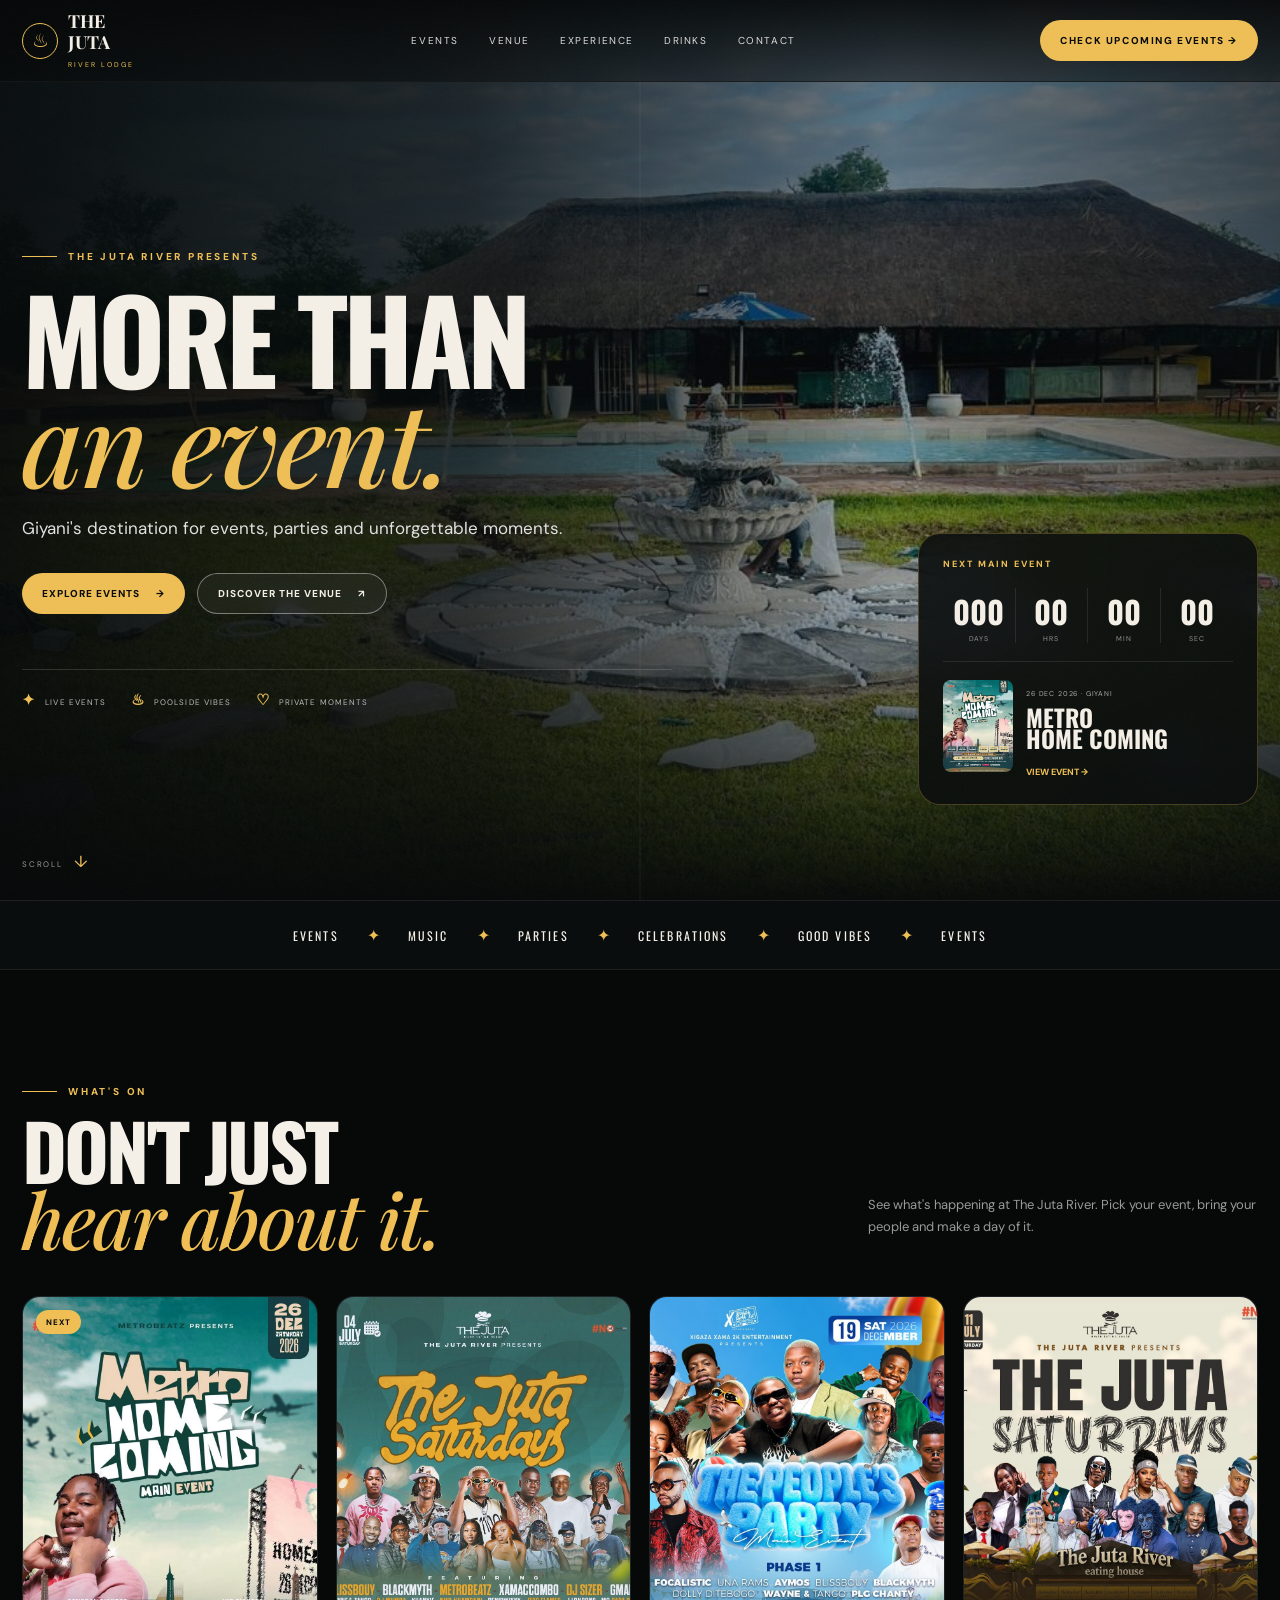
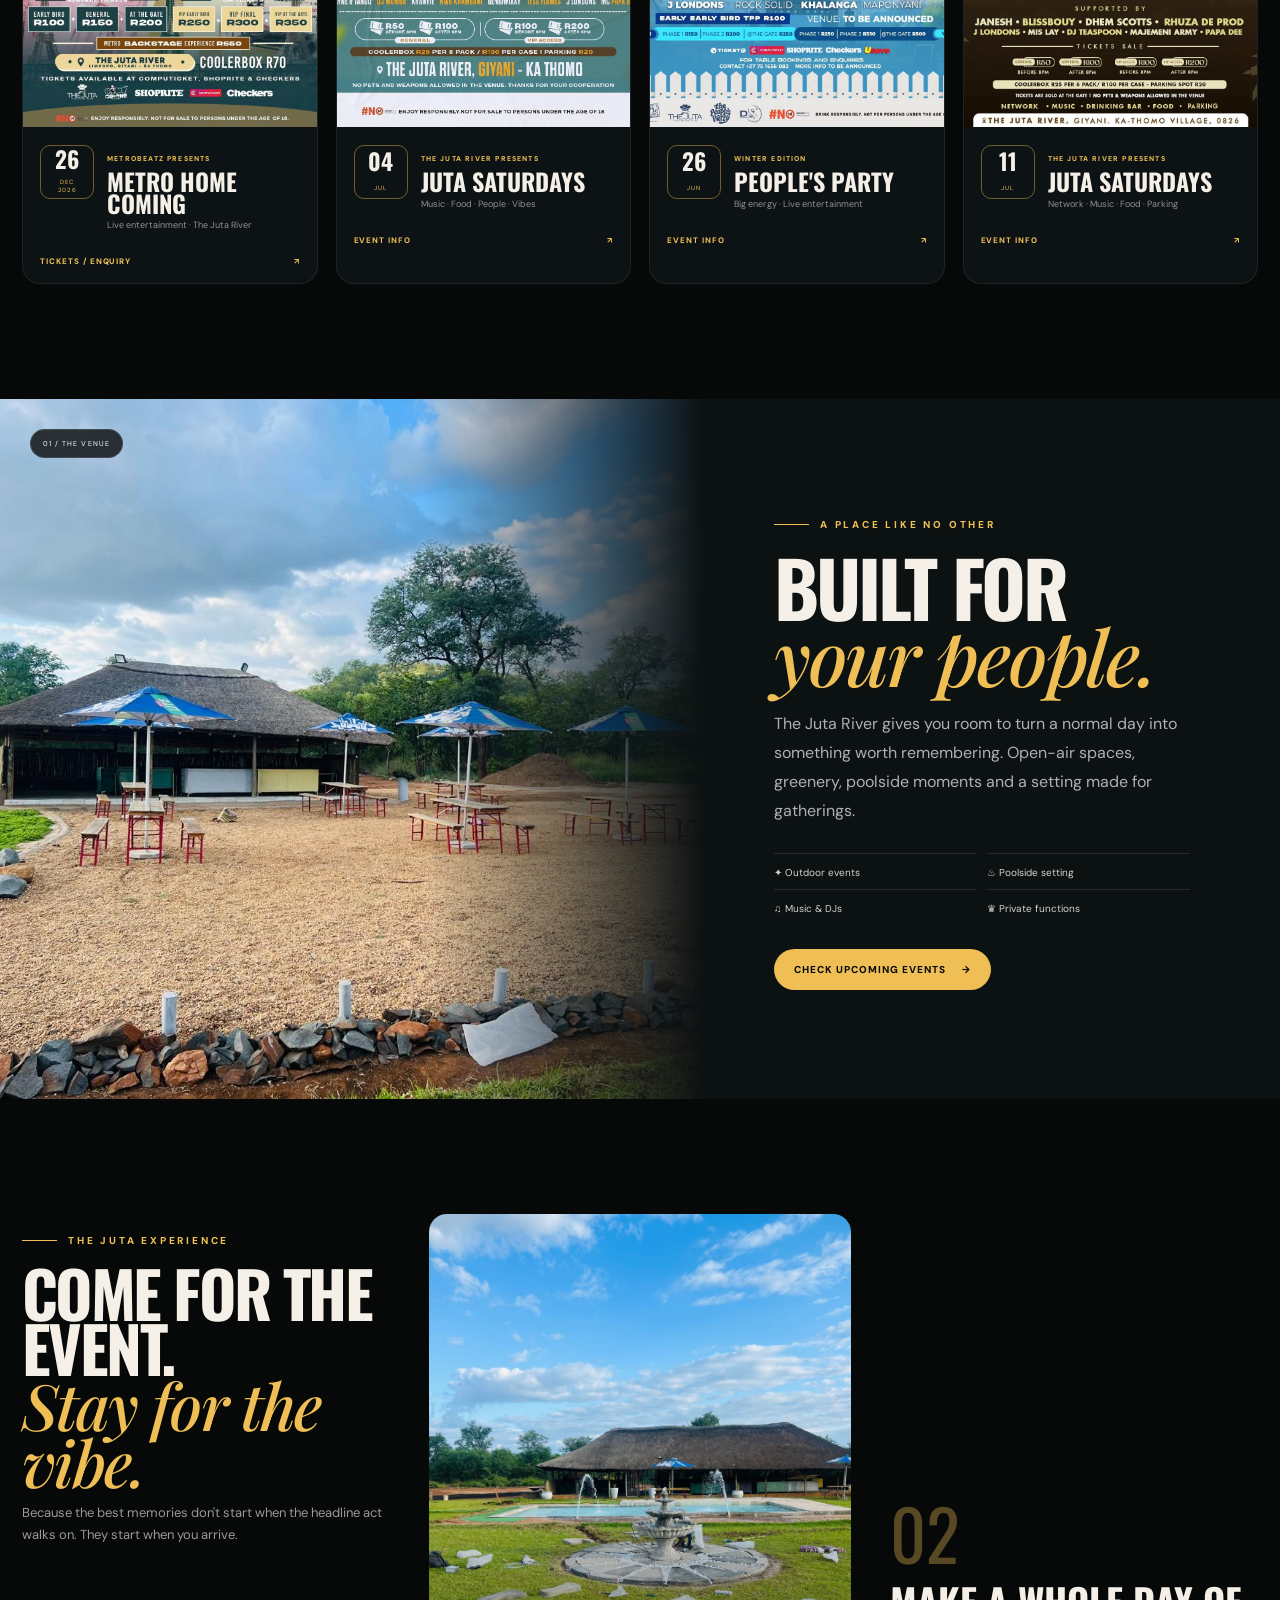
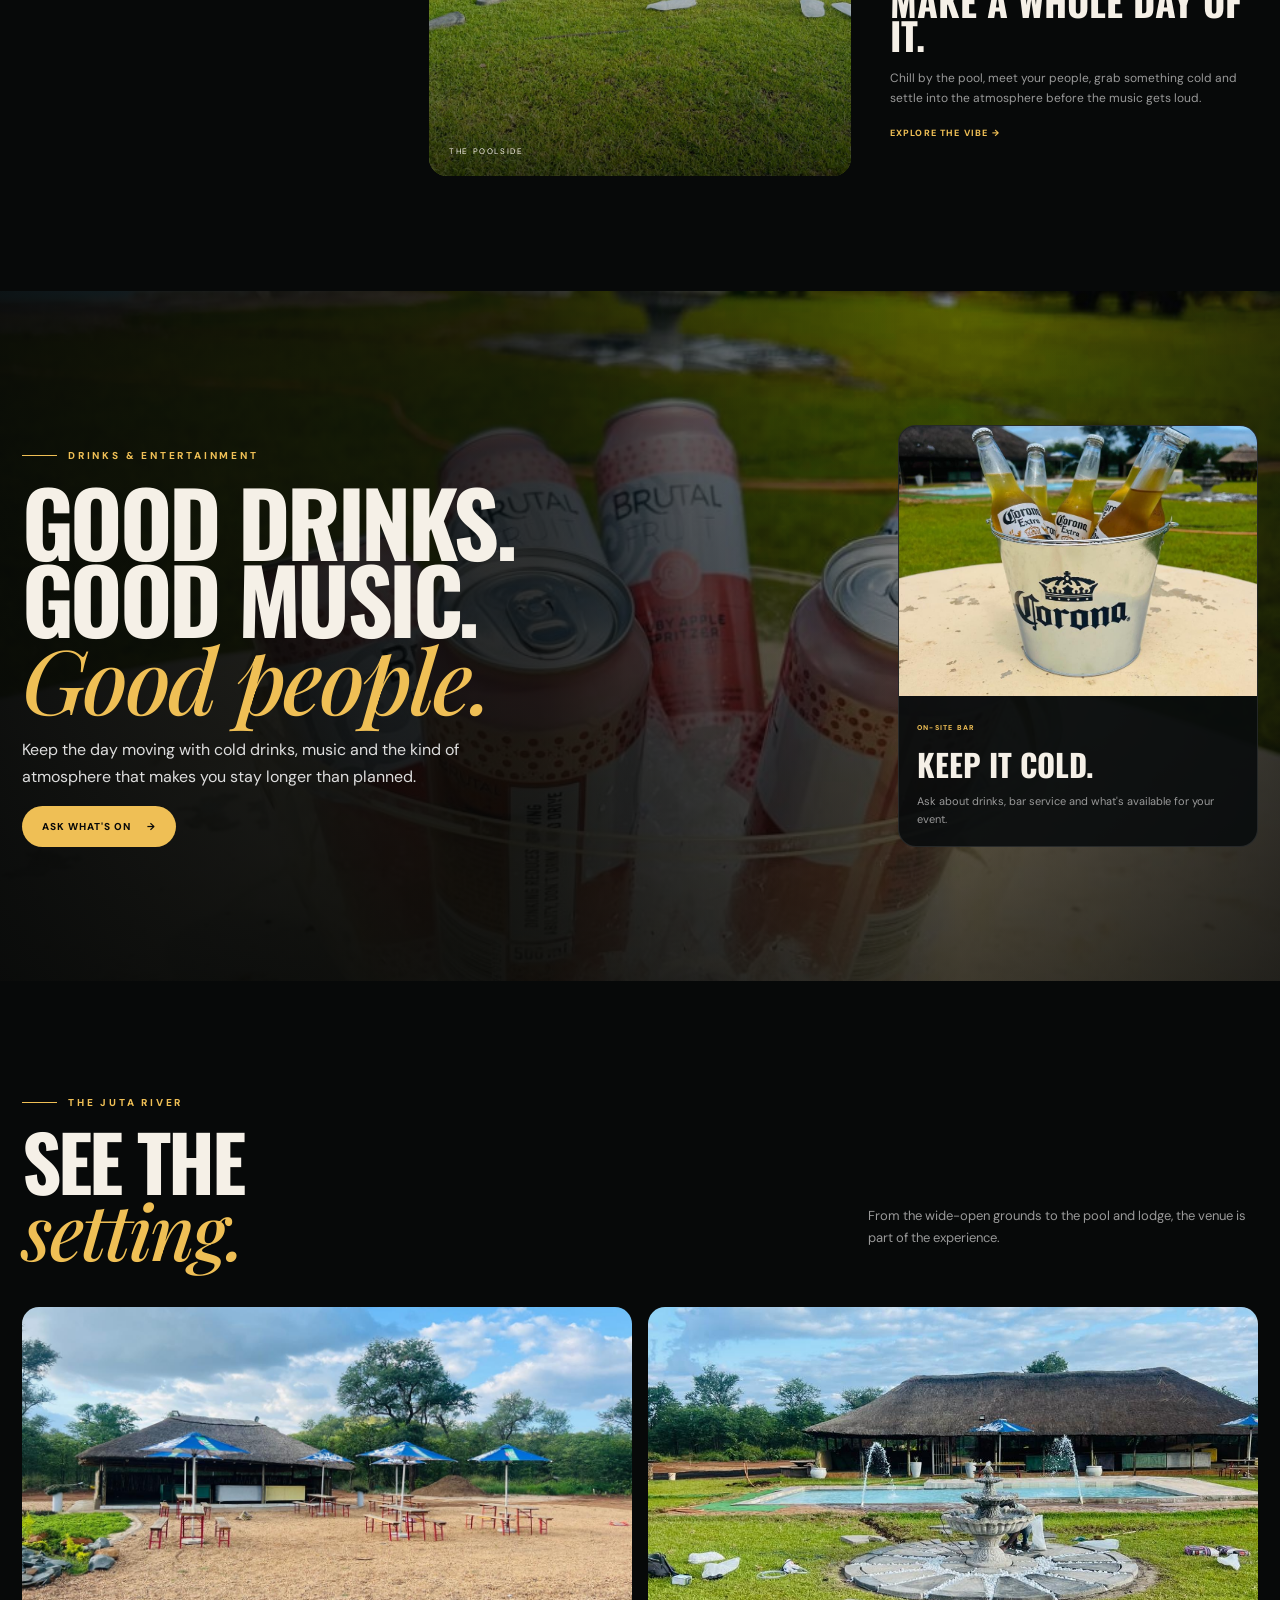
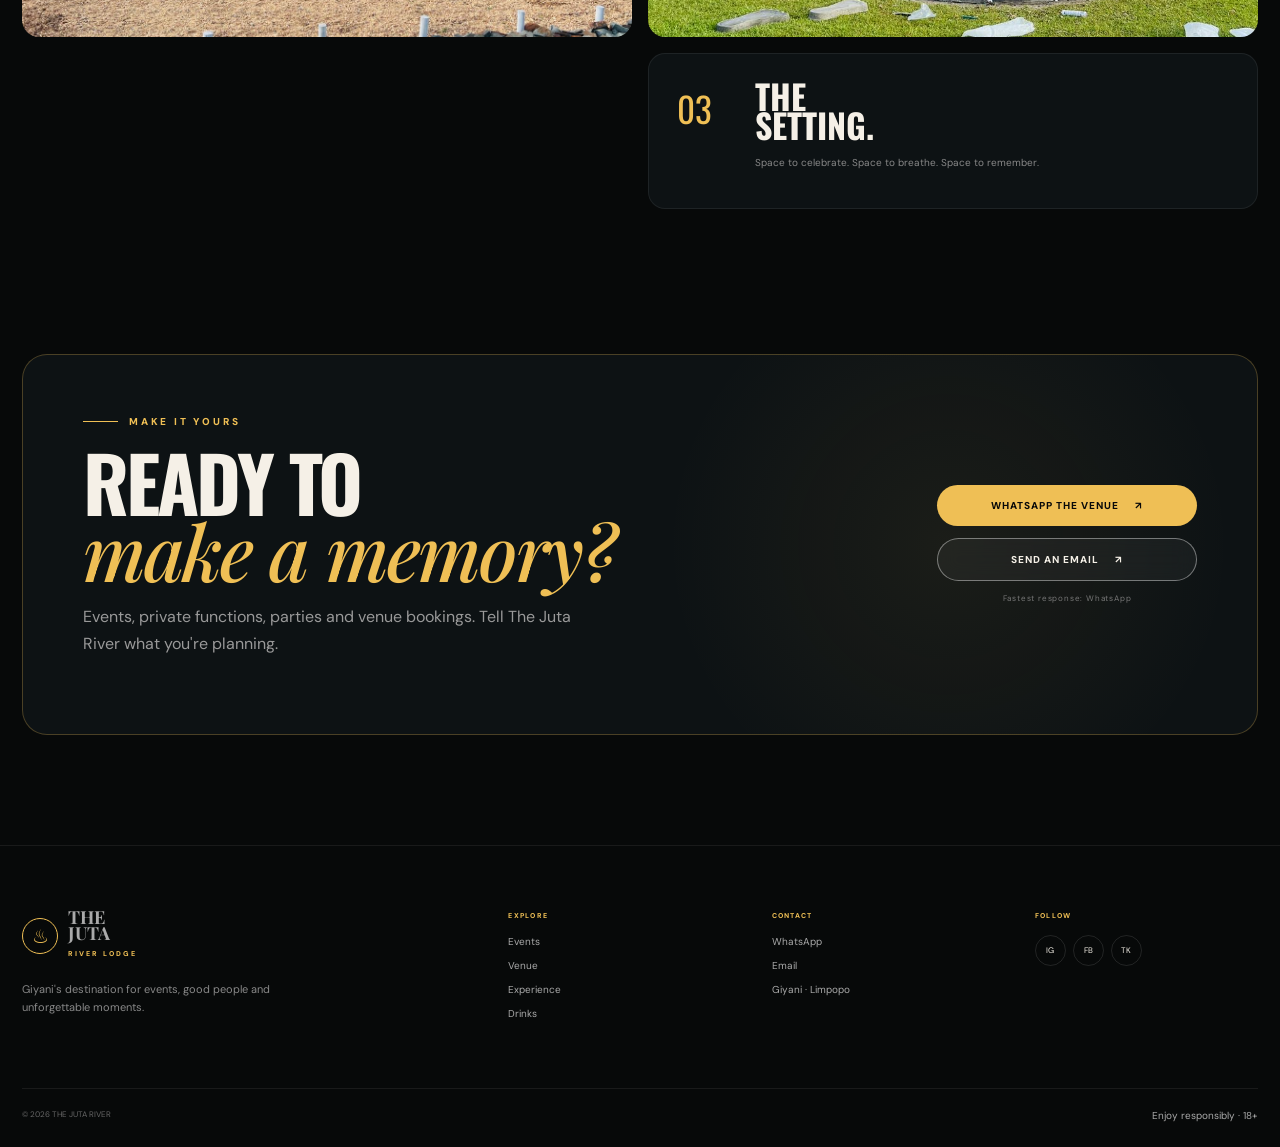
==== index.html @ aea67c21 "updated pictures" ====
<!doctype html>
<html lang="en">
<head>
<meta charset="utf-8">
<meta name="viewport" content="width=device-width,initial-scale=1,viewport-fit=cover">
<meta name="theme-color" content="#070909">
<meta name="description" content="The Juta River Lodge — Giyani's destination for events, parties, music, celebrations and unforgettable moments.">
<title>The Juta River | More Than An Event</title>
<link rel="preconnect" href="https://fonts.googleapis.com">
<link rel="preconnect" href="https://fonts.gstatic.com" crossorigin>
<link href="https://fonts.googleapis.com/css2?family=DM+Sans:wght@400;500;600;700&family=Oswald:wght@400;500;600;700&family=Playfair+Display:ital,wght@500;600&display=swap" rel="stylesheet">
<link rel="stylesheet" href="style.css">
</head>
<body>
<div class="grain"></div><div class="progress"><span></span></div>

<header class="header">
  <a class="brand" href="#home" aria-label="The Juta River home">
    <span class="brand-icon">♨</span><span><b>THE<br>JUTA</b><small>RIVER LODGE</small></span>
  </a>
  <nav class="nav">
    <a href="#events">Events</a><a href="#venue">Venue</a><a href="#experience">Experience</a><a href="#drinks">Drinks</a><a href="#contact">Contact</a>
  </nav>
  <a class="header-book" href="#events">Check upcoming events <span>→</span></a>
  <button class="hamburger" aria-label="Open menu" aria-expanded="false"><i></i><i></i><i></i></button>
</header>

<div class="mobile-menu" aria-hidden="true">
  <div class="mobile-menu-inner">
    <div class="menu-top"><span>MENU</span><span>THE JUTA RIVER</span></div>
    <a href="#events">Events <em>01</em></a>
    <a href="#venue">The venue <em>02</em></a>
    <a href="#experience">Experience <em>03</em></a>
    <a href="#drinks">Drinks & entertainment <em>04</em></a>
    <a href="#events">Check upcoming events <em>05</em></a>
    <div class="menu-foot"><span>GIYANI · LIMPOPO</span><span>OPEN FOR MEMORIES</span></div>
  </div>
</div>

<main id="home">
<section class="hero">
  <img class="hero-bg" src="assets/juta-river-pool-and-lodge.jpeg" alt="The Juta River pool and lodge">
  <div class="hero-dark"></div><div class="hero-lines"></div>
  <div class="hero-content">
    <div class="eyebrow"><span></span> THE JUTA RIVER PRESENTS</div>
    <h1>More than<br><em>an event.</em></h1>
    <p>Giyani's destination for events, parties and unforgettable moments.</p>
    <div class="hero-actions"><a class="gold-btn" href="#events">Explore events <b>→</b></a><a class="outline-btn" href="#venue">Discover the venue <b>↗</b></a></div>
    <div class="hero-proof"><span><b>✦</b> LIVE EVENTS</span><span><b>♨</b> POOLSIDE VIBES</span><span><b>♡</b> PRIVATE MOMENTS</span></div>
  </div>
  <aside class="hero-next">
    <div class="next-label">NEXT MAIN EVENT</div>
    <div class="timer" data-date="2026-12-26T16:00:00+02:00">
      <div><b data-days>000</b><small>Days</small></div><div><b data-hours>00</b><small>Hrs</small></div><div><b data-minutes>00</b><small>Min</small></div><div><b data-seconds>00</b><small>Sec</small></div>
    </div>
    <div class="next-event">
      <img src="assets/metro-home-coming.jpg" alt="Metro Home Coming event poster">
      <div><span>26 DEC 2026 · GIYANI</span><strong>Metro<br>Home Coming</strong><a href="#events">View event →</a></div>
    </div>
  </aside>
  <div class="hero-scroll">SCROLL <span>↓</span></div>
</section>

<section class="marquee"><div>EVENTS</div><i>✦</i><div>MUSIC</div><i>✦</i><div>PARTIES</div><i>✦</i><div>CELEBRATIONS</div><i>✦</i><div>GOOD VIBES</div><i>✦</i><div>EVENTS</div></section>

<section class="section events" id="events">
  <div class="section-top">
    <div><div class="eyebrow"><span></span> WHAT'S ON</div><h2>Don't just<br><em>hear about it.</em></h2></div>
    <p>See what's happening at The Juta River. Pick your event, bring your people and make a day of it.</p>
  </div>
  <div class="event-scroller">
    <article class="event-card featured"><div class="poster"><img src="assets/metro-home-coming.jpg" alt="Metro Home Coming"><span class="tag">NEXT</span></div><div class="event-meta"><div class="date"><b>26</b><small>DEC<br>2026</small></div><div><span>METROBEATZ PRESENTS</span><h3>Metro Home Coming</h3><p>Live entertainment · The Juta River</p></div></div><a class="card-link" href="#book">Tickets / enquiry <b>↗</b></a></article>
    <article class="event-card"><div class="poster"><img src="assets/juta-saturdays.jpg" alt="The Juta Saturdays"></div><div class="event-meta"><div class="date"><b>04</b><small>JUL</small></div><div><span>THE JUTA RIVER PRESENTS</span><h3>Juta Saturdays</h3><p>Music · Food · People · Vibes</p></div></div><a class="card-link" href="#book">Event info <b>↗</b></a></article>
    <article class="event-card"><div class="poster"><img src="assets/peoples-party.jpg" alt="The People's Party Winter Edition"></div><div class="event-meta"><div class="date"><b>26</b><small>JUN</small></div><div><span>WINTER EDITION</span><h3>People's Party</h3><p>Big energy · Live entertainment</p></div></div><a class="card-link" href="#book">Event info <b>↗</b></a></article>
    <article class="event-card"><div class="poster"><img src="assets/juta-saturdays-cream.jpg" alt="The Juta Saturdays cream poster"></div><div class="event-meta"><div class="date"><b>11</b><small>JUL</small></div><div><span>THE JUTA RIVER PRESENTS</span><h3>Juta Saturdays</h3><p>Network · Music · Food · Parking</p></div></div><a class="card-link" href="#book">Event info <b>↗</b></a></article>
  </div>
  <div class="swipe-note">← SWIPE EVENTS →</div>
</section>

<section class="split-venue" id="venue">
  <div class="venue-image"><img src="assets/juta-river-outdoor-area.jpeg" alt="Outdoor event area at The Juta River"><span class="image-label">01 / THE VENUE</span></div>
  <div class="venue-copy"><div class="eyebrow"><span></span> A PLACE LIKE NO OTHER</div><h2>Built for<br><em>your people.</em></h2><p>The Juta River gives you room to turn a normal day into something worth remembering. Open-air spaces, greenery, poolside moments and a setting made for gatherings.</p><div class="features"><span>✦ Outdoor events</span><span>♨ Poolside setting</span><span>♫ Music & DJs</span><span>♛ Private functions</span></div><a class="gold-btn" href="#events">Check upcoming events <b>→</b></a></div>
</section>

<section class="experience section" id="experience">
  <div class="experience-intro"><div class="eyebrow"><span></span> THE JUTA EXPERIENCE</div><h2>Come for the event.<br><em>Stay for the vibe.</em></h2><p>Because the best memories don't start when the headline act walks on. They start when you arrive.</p></div>
  <div class="experience-photo"><img src="assets/juta-river-pool-and-lodge.jpeg" alt="Pool and lodge at The Juta River"><span>THE POOLSIDE</span></div>
  <div class="experience-copy"><div class="number">02</div><h3>Make a whole day of it.</h3><p>Chill by the pool, meet your people, grab something cold and settle into the atmosphere before the music gets loud.</p><a href="#drinks">Explore the vibe →</a></div>
</section>

<section class="drinks" id="drinks">
  <div class="drinks-bg"><img src="assets/juta-drinks-brutal-fruit.jpeg" alt="Drinks at The Juta River"></div>
  <div class="drinks-overlay"></div>
  <div class="drinks-inner">
    <div class="drinks-copy"><div class="eyebrow"><span></span> DRINKS & ENTERTAINMENT</div><h2>Good drinks.<br>Good music.<br><em>Good people.</em></h2><p>Keep the day moving with cold drinks, music and the kind of atmosphere that makes you stay longer than planned.</p><a class="gold-btn" href="#book">Ask what's on <b>→</b></a></div>
    <div class="drink-side"><img src="assets/juta-drinks-corona.jpeg" alt="Corona drinks at The Juta River"><div><span>ON-SITE BAR</span><h3>Keep it cold.</h3><p>Ask about drinks, bar service and what's available for your event.</p></div></div>
  </div>
</section>

<section class="gallery section">
  <div class="section-top"><div><div class="eyebrow"><span></span> THE JUTA RIVER</div><h2>See the<br><em>setting.</em></h2></div><p>From the wide-open grounds to the pool and lodge, the venue is part of the experience.</p></div>
  <div class="gallery-grid">
    <figure class="g2"><img src="assets/juta-river-outdoor-area.jpeg" alt="Outdoor seating at Juta River"></figure>
    <figure class="g3"><img src="assets/juta-river-pool-and-lodge.jpeg" alt="Juta River pool and lodge"></figure>
    <div class="gallery-note"><span>03</span><strong>THE<br>SETTING.</strong><p>Space to celebrate. Space to breathe. Space to remember.</p></div>
  </div>
</section>

<section class="book section" id="book">
  <div class="book-card">
    <div><div class="eyebrow"><span></span> MAKE IT YOURS</div><h2>Ready to<br><em>make a memory?</em></h2><p>Events, private functions, parties and venue bookings. Tell The Juta River what you're planning.</p></div>
    <div class="book-actions"><a class="gold-btn" href="https://wa.me/27751656082?text=Hi%20The%20Juta%20River%2C%20I'd%20like%20to%20enquire%20about%20an%20event%20or%20venue%20booking." target="_blank" rel="noopener">WhatsApp the venue <b>↗</b></a><a class="outline-btn" href="mailto:info@thejutariver.co.za">Send an email <b>↗</b></a><small>Fastest response: WhatsApp</small></div>
  </div>
</section>
</main>

<footer id="contact">
  <div class="footer-brand"><a class="brand" href="#home"><span class="brand-icon">♨</span><span><b>THE<br>JUTA</b><small>RIVER LODGE</small></span></a><p>Giyani's destination for events, good people and unforgettable moments.</p></div>
  <div><small>EXPLORE</small><a href="#events">Events</a><a href="#venue">Venue</a><a href="#experience">Experience</a><a href="#drinks">Drinks</a></div>
  <div><small>CONTACT</small><a href="https://wa.me/27751656082" target="_blank" rel="noopener">WhatsApp</a><a href="mailto:info@thejutariver.co.za">Email</a><span>Giyani · Limpopo</span></div>
  <div><small>FOLLOW</small><div class="social"><a href="#">IG</a><a href="#">FB</a><a href="#">TK</a></div></div>
  <div class="footer-bottom">© 2026 THE JUTA RIVER <span>Enjoy responsibly · 18+</span></div>
</footer>

<div class="mobile-actions"><a href="#events">Events</a><a href="https://wa.me/27751656082" target="_blank" rel="noopener">WhatsApp</a><a href="#book">Book</a></div>
<button class="top" aria-label="Back to top">↑</button>
<script src="script.js"></script>
</body>
</html>
---- style.css ----
*{box-sizing:border-box}html{scroll-behavior:smooth;scroll-padding-top:86px}body{margin:0;background:#070909;color:#f5f0e7;font-family:"DM Sans",sans-serif;overflow-x:hidden}body.lock{overflow:hidden}a{color:inherit;text-decoration:none}img{display:block;width:100%}button{font:inherit}.grain{position:fixed;inset:0;z-index:80;pointer-events:none;opacity:.035;background-image:url("data:image/svg+xml,%3Csvg xmlns='http://www.w3.org/2000/svg' width='160' height='160'%3E%3Cfilter id='n'%3E%3CfeTurbulence baseFrequency='.9' numOctaves='3' stitchTiles='stitch' type='fractalNoise'/%3E%3C/filter%3E%3Crect width='100%25' height='100%25' filter='url(%23n)'/%3E%3C/svg%3E")}.progress{height:3px;position:fixed;z-index:100;top:0;left:0;right:0}.progress span{display:block;height:100%;width:0;background:#efbf55}.header{position:fixed;z-index:70;top:0;left:0;right:0;height:82px;padding:0 max(22px,calc((100% - 1280px)/2));display:flex;align-items:center;gap:45px;background:linear-gradient(#050707e8,#0507077a);border-bottom:1px solid #ffffff0d;backdrop-filter:blur(16px)}.brand{display:flex;align-items:center;gap:10px;min-width:145px}.brand-icon{width:36px;height:36px;border:1px solid #efbf55;border-radius:50%;display:grid;place-items:center;color:#efbf55;font-size:19px}.brand b{font-family:"Playfair Display";font-size:18px;line-height:.75}.brand small{display:block;color:#efbf55;font-size:7px;letter-spacing:.28em;margin-top:6px}.nav{display:flex;justify-content:center;gap:30px;flex:1}.nav a,.header-book{font-size:10px;text-transform:uppercase;letter-spacing:.16em;color:#ddd}.nav a{position:relative;padding:8px 0}.nav a:after{content:"";position:absolute;left:0;bottom:2px;width:0;height:1px;background:#efbf55;transition:.3s}.nav a:hover:after{width:100%}.header-book,.gold-btn{background:#efbf55;color:#080909;border-radius:999px;padding:14px 20px;font-weight:800;transition:.25s}.header-book:hover,.gold-btn:hover{transform:translateY(-3px);box-shadow:0 15px 35px #efbf5530}.hamburger{display:none;background:none;border:0;color:#fff;width:44px;height:44px;flex-direction:column;justify-content:center;gap:5px}.hamburger i{display:block;width:21px;height:2px;background:#fff;margin:auto}.mobile-menu{display:none}.hero{min-height:100svh;position:relative;display:flex;align-items:center;overflow:hidden;padding:130px max(22px,calc((100% - 1280px)/2)) 70px}.hero-bg{position:absolute;inset:0;height:100%;object-fit:cover;object-position:center 55%;transform:scale(1.03)}.hero-dark{position:absolute;inset:0;background:linear-gradient(90deg,#050808f5 0%,#050808c9 37%,#05080844 70%,#0508089c 100%),linear-gradient(0deg,#050808f8 0%,transparent 34%,#05080855 100%)}.hero-lines{position:absolute;inset:0;background:linear-gradient(90deg,transparent 49.9%,#ffffff0c 50%,transparent 50.1%)}.hero-content{position:relative;z-index:2;width:min(700px,58vw)}.eyebrow{display:flex;align-items:center;gap:11px;color:#efbf55;font-size:10px;font-weight:800;letter-spacing:.28em;text-transform:uppercase}.eyebrow span{height:1px;width:35px;background:#efbf55}.hero h1,.section h2,.venue-copy h2,.drinks h2,.book h2{font-family:"Oswald";text-transform:uppercase;letter-spacing:-.04em;line-height:.86}.hero h1{font-size:clamp(65px,9vw,125px);margin:25px 0}.hero h1 em,.section h2 em,.venue-copy h2 em,.drinks h2 em,.book h2 em{font-family:"Playfair Display";font-weight:500;color:#efbf55;text-transform:none;letter-spacing:-.03em}.hero-content>p{font-size:17px;line-height:1.6;color:#e2e2e2;max-width:550px}.hero-actions{display:flex;gap:12px;margin-top:30px;flex-wrap:wrap}.gold-btn,.outline-btn{display:inline-flex;align-items:center;justify-content:center;gap:16px;text-transform:uppercase;letter-spacing:.1em;font-size:10px;font-weight:800}.outline-btn{border:1px solid #ffffff66;background:#ffffff0b;border-radius:999px;padding:13px 20px;backdrop-filter:blur(10px)}.hero-proof{display:flex;gap:24px;margin-top:55px;padding-top:20px;border-top:1px solid #ffffff24;max-width:650px}.hero-proof span{font-size:8px;letter-spacing:.14em;color:#bbb}.hero-proof b{color:#efbf55;font-size:15px;margin-right:6px}.hero-next{position:absolute;z-index:2;right:max(22px,calc((100% - 1280px)/2));bottom:95px;width:340px;padding:24px;background:#090d0de6;border:1px solid #efbf5544;border-radius:22px;backdrop-filter:blur(18px)}.next-label{font-size:9px;letter-spacing:.22em;color:#efbf55;font-weight:800}.timer{display:grid;grid-template-columns:repeat(4,1fr);margin:18px 0;border-bottom:1px solid #ffffff17;padding-bottom:18px}.timer div{text-align:center;border-right:1px solid #ffffff18}.timer div:last-child{border:0}.timer b{font-family:"Oswald";font-size:31px}.timer small{display:block;color:#8e9293;font-size:7px;text-transform:uppercase;letter-spacing:.12em}.next-event{display:flex;gap:13px}.next-event img{width:70px;height:92px;object-fit:cover;border-radius:8px}.next-event span{font-size:7px;letter-spacing:.12em;color:#aaa}.next-event strong{display:block;font-family:"Oswald";font-size:24px;line-height:.9;text-transform:uppercase;margin:6px 0 9px}.next-event a{font-size:9px;color:#efbf55;text-transform:uppercase;font-weight:800}.hero-scroll{position:absolute;z-index:2;bottom:28px;left:max(22px,calc((100% - 1280px)/2));font-size:8px;letter-spacing:.22em;color:#999}.hero-scroll span{color:#efbf55;font-size:16px;margin-left:8px}.marquee{height:70px;border-block:1px solid #ffffff14;display:flex;align-items:center;justify-content:center;gap:28px;overflow:hidden;white-space:nowrap;background:#090d0e}.marquee div{font-family:"Oswald";font-size:12px;letter-spacing:.18em}.marquee i{color:#efbf55;font-style:normal}.section{width:min(1280px,calc(100% - 44px));margin:auto;padding:115px 0}.section-top{display:flex;justify-content:space-between;align-items:end;gap:50px;margin-bottom:45px}.section-top>p{max-width:390px;color:#999;line-height:1.7;font-size:13px}.section h2{font-size:clamp(52px,6vw,80px);margin:18px 0 0}.event-scroller{display:grid;grid-template-columns:repeat(4,1fr);gap:18px}.event-card{background:#0d1214;border:1px solid #ffffff12;border-radius:18px;overflow:hidden;transition:.35s}.event-card:hover{transform:translateY(-7px);border-color:#efbf5555;box-shadow:0 25px 60px #0008}.poster{height:430px;position:relative;overflow:hidden;background:#111}.poster img{height:100%;object-fit:cover;transition:.6s}.event-card:hover .poster img{transform:scale(1.04)}.tag{position:absolute;top:13px;left:13px;background:#efbf55;color:#080909;border-radius:99px;padding:7px 10px;font-size:8px;font-weight:800;letter-spacing:.13em}.event-meta{display:grid;grid-template-columns:54px 1fr;gap:13px;padding:18px 17px 12px}.date{height:54px;border:1px solid #efbf5570;border-radius:10px;display:grid;place-items:center;text-align:center}.date b{font-family:"Oswald";font-size:23px;line-height:.8}.date small{font-size:6px;color:#efbf55;letter-spacing:.12em}.event-meta span,.drink-side>div>span{font-size:7px;color:#efbf55;letter-spacing:.17em;font-weight:800}.event-meta h3{font-family:"Oswald";font-size:24px;text-transform:uppercase;line-height:.9;margin:5px 0}.event-meta p{font-size:9px;color:#8e9294;margin:0}.card-link{display:flex;justify-content:space-between;padding:13px 17px 17px;color:#efbf55;text-transform:uppercase;letter-spacing:.12em;font-size:8px;font-weight:800}.swipe-note{display:none}.split-venue{display:grid;grid-template-columns:1.1fr .9fr;min-height:700px;background:#0c1112}.venue-image{position:relative;min-height:620px;overflow:hidden}.venue-image img{height:100%;object-fit:cover}.venue-image:after{content:"";position:absolute;inset:0;background:linear-gradient(90deg,transparent 60%,#0c1112)}.image-label{position:absolute;z-index:2;left:30px;top:30px;color:#fff;background:#080a0acc;border:1px solid #ffffff22;padding:9px 12px;border-radius:99px;font-size:7px;letter-spacing:.15em}.venue-copy{padding:100px max(40px,7vw) 90px 70px;align-self:center}.venue-copy h2{font-size:clamp(55px,6vw,86px);margin:22px 0}.venue-copy>p{color:#aeb1b2;line-height:1.8;max-width:520px}.features{display:grid;grid-template-columns:1fr 1fr;gap:10px;margin:28px 0 34px}.features span{border-top:1px solid #ffffff1a;padding-top:12px;color:#d4d4d4;font-size:10px}.experience{display:grid;grid-template-columns:1fr 1.1fr 1fr;gap:24px;align-items:stretch}.experience-intro{padding-top:20px}.experience-intro h2{font-size:clamp(50px,5vw,70px)}.experience-intro p{color:#999;line-height:1.7;font-size:13px;max-width:360px}.experience-photo{min-height:500px;position:relative;overflow:hidden;border-radius:18px}.experience-photo img{height:100%;object-fit:cover}.experience-photo:after{content:"";position:absolute;inset:0;background:linear-gradient(0deg,#000a,transparent 50%)}.experience-photo span{position:absolute;z-index:2;left:20px;bottom:20px;font-size:8px;letter-spacing:.2em}.experience-copy{align-self:end;padding:0 15px 35px}.experience-copy .number{font-family:"Oswald";font-size:70px;color:#efbf55;opacity:.35}.experience-copy h3{font-family:"Oswald";font-size:38px;text-transform:uppercase;line-height:.9;margin:0 0 15px}.experience-copy p{color:#999;line-height:1.7;font-size:12px}.experience-copy a{color:#efbf55;text-transform:uppercase;font-size:9px;letter-spacing:.13em;font-weight:800}.drinks{min-height:690px;position:relative;overflow:hidden;display:flex;align-items:center}.drinks-bg{position:absolute;inset:0}.drinks-bg img{height:100%;object-fit:cover;object-position:center 42%;filter:saturate(1.05)}.drinks-overlay{position:absolute;inset:0;background:linear-gradient(90deg,#050707ee 0%,#050707c2 42%,#05070744 75%,#050707a0),linear-gradient(0deg,#050707aa,transparent)}.drinks-inner{position:relative;z-index:2;width:min(1280px,calc(100% - 44px));margin:auto;display:grid;grid-template-columns:1fr 360px;gap:80px;align-items:end}.drinks h2{font-size:clamp(58px,7vw,95px);margin:20px 0}.drinks-copy p{color:#ddd;line-height:1.7;max-width:470px}.drink-side{background:#090d0ee8;border:1px solid #ffffff1b;border-radius:18px;overflow:hidden}.drink-side img{height:270px;object-fit:cover}.drink-side>div{padding:18px}.drink-side h3{font-family:"Oswald";text-transform:uppercase;font-size:31px;margin:6px 0}.drink-side p{color:#999;font-size:11px;line-height:1.6;margin:0}.gallery-grid{display:grid;grid-template-columns:1fr 1fr;grid-template-rows:330px auto;gap:16px}.gallery-grid figure{margin:0;overflow:hidden;border-radius:17px}.gallery-grid img{height:100%;object-fit:cover;transition:.6s}.gallery-grid figure:hover img{transform:scale(1.04)}.g2 img,.g3 img{object-position:center}.gallery-grid .g2,.gallery-grid .g3{grid-row:1}.gallery-note{grid-column:1/-1}.gallery-note{grid-column:2;background:#0d1214;border:1px solid #ffffff12;border-radius:17px;padding:28px;display:grid;grid-template-columns:60px 1fr;align-content:center;gap:5px 18px}.gallery-note span{font-family:"Oswald";color:#efbf55;font-size:35px;grid-row:1/3}.gallery-note strong{font-family:"Oswald";font-size:34px;line-height:.85;text-transform:uppercase}.gallery-note p{grid-column:2;color:#888;font-size:10px;line-height:1.5}.book{padding-top:30px;padding-bottom:110px}.book-card{border:1px solid #efbf5544;border-radius:25px;padding:60px;display:flex;justify-content:space-between;align-items:center;gap:50px;background:radial-gradient(circle at 75% 50%,#efbf5510,transparent 30%),#0d1214}.book h2{font-size:clamp(52px,6vw,80px);margin:20px 0}.book-card p{color:#999;max-width:520px;line-height:1.7}.book-actions{display:flex;flex-direction:column;align-items:stretch;gap:12px;width:260px}.book-actions small{text-align:center;color:#777;font-size:8px;letter-spacing:.1em}.book-actions .outline-btn{padding:14px}footer{border-top:1px solid #ffffff12;padding:65px max(22px,calc((100% - 1280px)/2)) 25px;display:grid;grid-template-columns:2fr 1fr 1fr 1fr;gap:40px}.footer-brand p{color:#888;max-width:280px;font-size:11px;line-height:1.7;margin-top:18px}footer>div:not(.footer-brand):not(.footer-bottom){display:flex;flex-direction:column;gap:11px}footer small{color:#efbf55;letter-spacing:.18em;font-size:7px;font-weight:800;margin-bottom:4px}footer>div>a,footer>div>span{font-size:10px;color:#aaa}.social{display:flex!important;flex-direction:row!important;gap:7px!important}.social a{width:31px;height:31px;border:1px solid #ffffff1b;border-radius:50%;display:grid;place-items:center;font-size:8px}.footer-bottom{grid-column:1/-1;border-top:1px solid #ffffff12;padding-top:20px;margin-top:20px;color:#666;font-size:8px;display:flex;justify-content:space-between}.mobile-actions{display:none}.top{position:fixed;right:20px;bottom:20px;z-index:60;width:42px;height:42px;border:1px solid #ffffff22;border-radius:50%;background:#0b0e0ee8;color:#efbf55;opacity:0;pointer-events:none;transition:.25s}.top.show{opacity:1;pointer-events:auto}

@media(max-width:1050px){.header{gap:20px}.nav{gap:18px}.header-book{padding:12px 15px}.hero-next{width:310px}.hero-content{width:60vw}.event-scroller{grid-template-columns:repeat(2,1fr)}.poster{height:420px}.experience{grid-template-columns:1fr 1fr}.experience-intro{grid-column:1/-1}.experience-copy{padding:0 0 20px}.drinks-inner{grid-template-columns:1fr 300px;gap:35px}}
@media(max-width:800px){.header{height:72px;padding:0 18px}.nav,.header-book{display:none}.hamburger{display:flex;margin-left:auto}.mobile-menu{position:fixed;z-index:65;inset:0;background:#070909;display:block;opacity:0;visibility:hidden;transition:.35s}.mobile-menu.open{opacity:1;visibility:visible}.mobile-menu-inner{height:100%;padding:100px 25px 35px;display:flex;flex-direction:column}.menu-top{display:flex;justify-content:space-between;color:#efbf55;font-size:8px;letter-spacing:.18em;border-bottom:1px solid #ffffff18;padding-bottom:20px}.mobile-menu a{font-family:"Oswald";font-size:45px;text-transform:uppercase;border-bottom:1px solid #ffffff13;padding:20px 0;display:flex;justify-content:space-between}.mobile-menu a em{font-family:"DM Sans";font-style:normal;color:#efbf55;font-size:10px;align-self:center}.menu-foot{margin-top:auto;display:flex;justify-content:space-between;color:#777;font-size:7px;letter-spacing:.14em}.hero{padding:115px 20px 190px;align-items:flex-start;min-height:920px}.hero-bg{object-position:57% center}.hero-dark{background:linear-gradient(180deg,#050808d9 0%,#05080870 35%,#050808a8 65%,#050808f5 100%)}.hero-content{width:100%;padding-top:45px}.hero h1{font-size:clamp(64px,18vw,95px);margin:20px 0}.hero-content>p{font-size:15px;max-width:340px}.hero-actions{display:grid;grid-template-columns:1fr;max-width:360px}.gold-btn,.outline-btn{width:100%;padding:16px}.hero-proof{gap:10px;justify-content:space-between;margin-top:30px}.hero-proof span{font-size:7px}.hero-next{left:20px;right:20px;bottom:28px;width:auto;padding:18px}.hero-scroll{display:none}.marquee{height:58px;justify-content:flex-start;padding-left:20px;gap:20px}.section{width:calc(100% - 36px);padding:80px 0}.section-top{display:block;margin-bottom:30px}.section-top>p{margin-top:20px}.section h2{font-size:56px}.event-scroller{display:flex;overflow-x:auto;scroll-snap-type:x mandatory;gap:13px;padding-bottom:12px;margin-right:-18px;padding-right:18px;scrollbar-width:none}.event-scroller::-webkit-scrollbar{display:none}.event-card{min-width:82vw;scroll-snap-align:start}.poster{height:390px}.swipe-note{display:block;text-align:right;color:#666;font-size:7px;letter-spacing:.16em;margin-top:7px}.split-venue{display:block}.venue-image{min-height:430px}.venue-image:after{background:linear-gradient(0deg,#0c1112 0%,transparent 55%)}.venue-copy{padding:25px 20px 75px}.venue-copy h2{font-size:58px}.features{grid-template-columns:1fr}.experience{display:flex;flex-direction:column}.experience-intro{order:0}.experience-photo{order:1;min-height:430px}.experience-copy{order:2;padding:0 8px}.drinks{min-height:900px}.drinks-inner{width:calc(100% - 36px);display:flex;flex-direction:column;align-items:stretch;gap:30px}.drinks-copy{padding-top:80px}.drinks h2{font-size:62px}.drink-side{width:100%}.drink-side img{height:300px}.gallery-grid{display:grid;grid-template-columns:1fr;grid-template-rows:300px 300px auto}.gallery-grid .g2,.gallery-grid .g3{grid-row:auto}.gallery-note{grid-column:auto}.book-card{padding:35px 24px;display:block}.book-actions{width:100%;margin-top:28px}footer{grid-template-columns:1fr 1fr;padding:55px 20px 90px}.footer-brand{grid-column:1/-1}.footer-bottom{grid-column:1/-1;display:block;line-height:2}.footer-bottom span{display:block}.mobile-actions{position:fixed;z-index:55;bottom:0;left:0;right:0;display:grid;grid-template-columns:repeat(3,1fr);height:60px;padding-bottom:env(safe-area-inset-bottom);background:#080b0bf2;border-top:1px solid #ffffff18;backdrop-filter:blur(15px)}.mobile-actions a{display:grid;place-items:center;font-size:8px;text-transform:uppercase;letter-spacing:.12em;color:#ddd;border-right:1px solid #ffffff0d}.mobile-actions a:last-child{color:#080909;background:#efbf55}.top{bottom:75px;right:15px}}
@media(prefers-reduced-motion:reduce){html{scroll-behavior:auto}*{transition:none!important}}
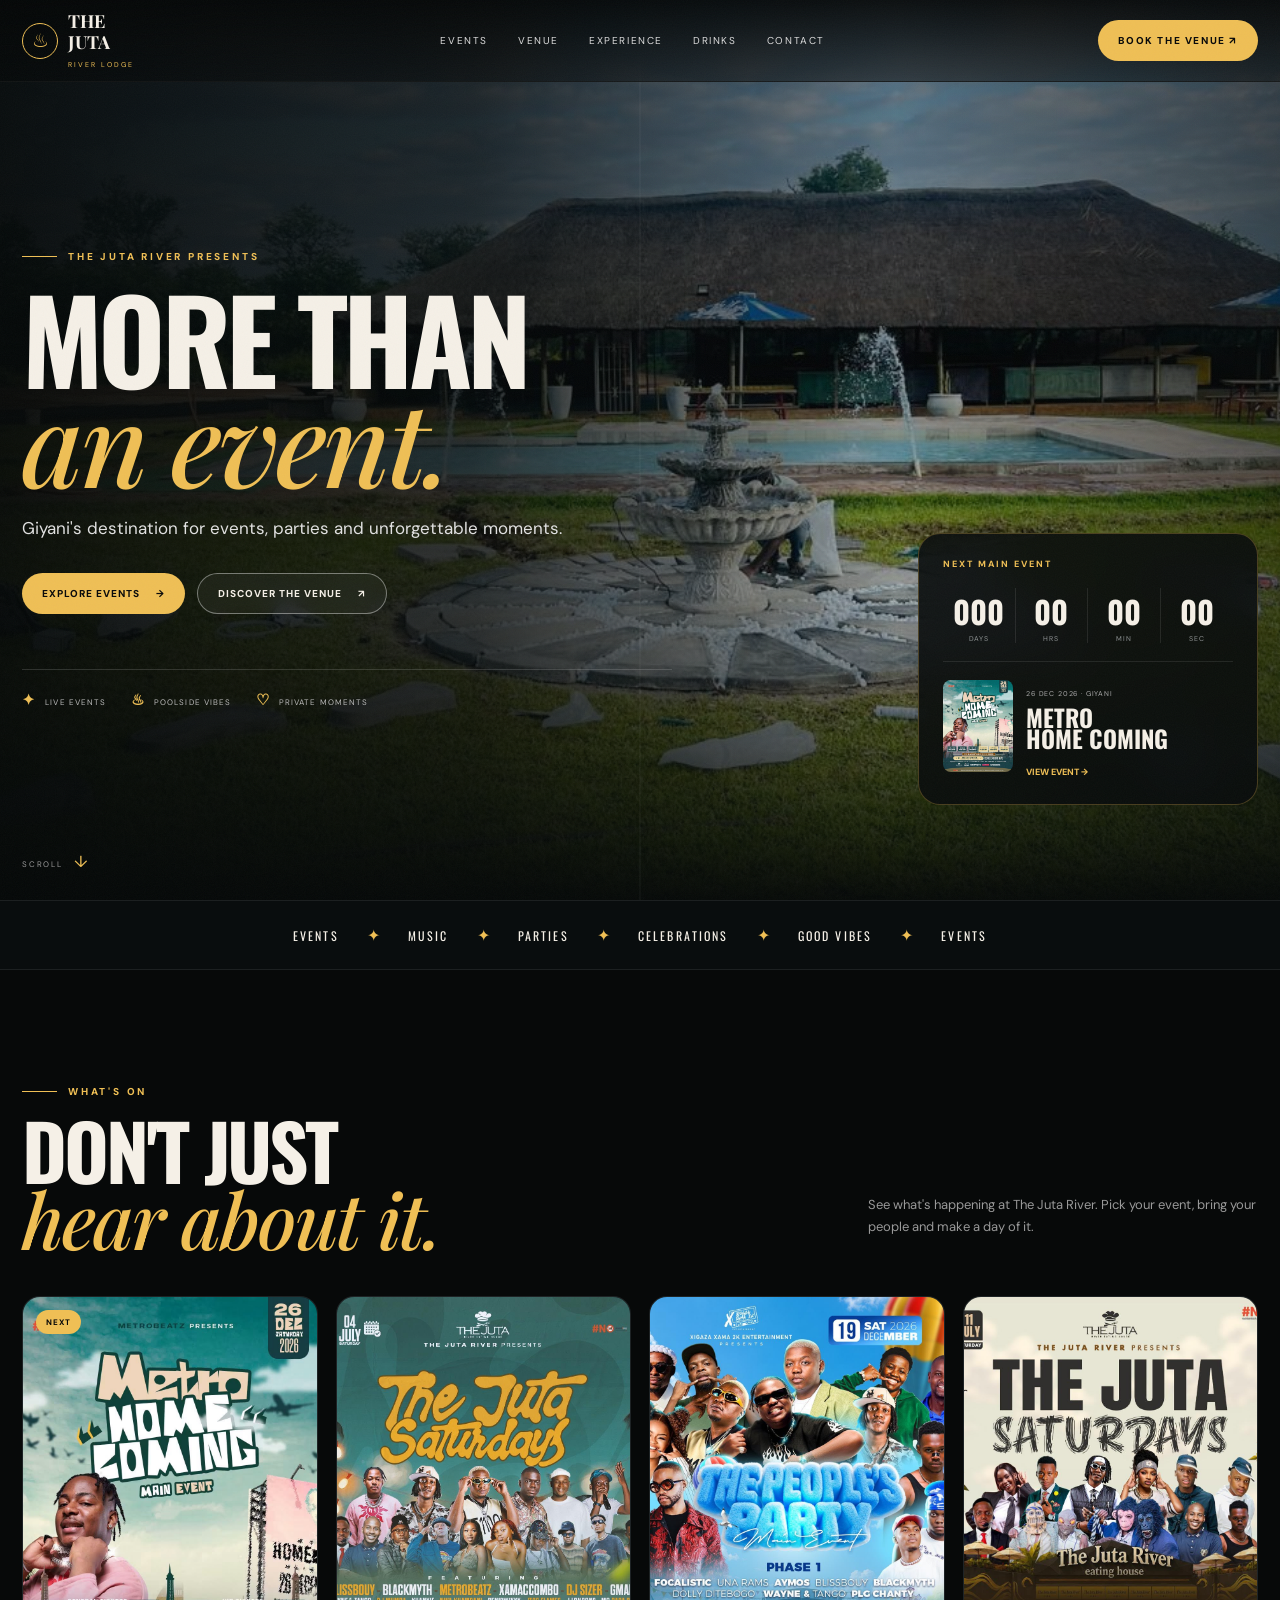
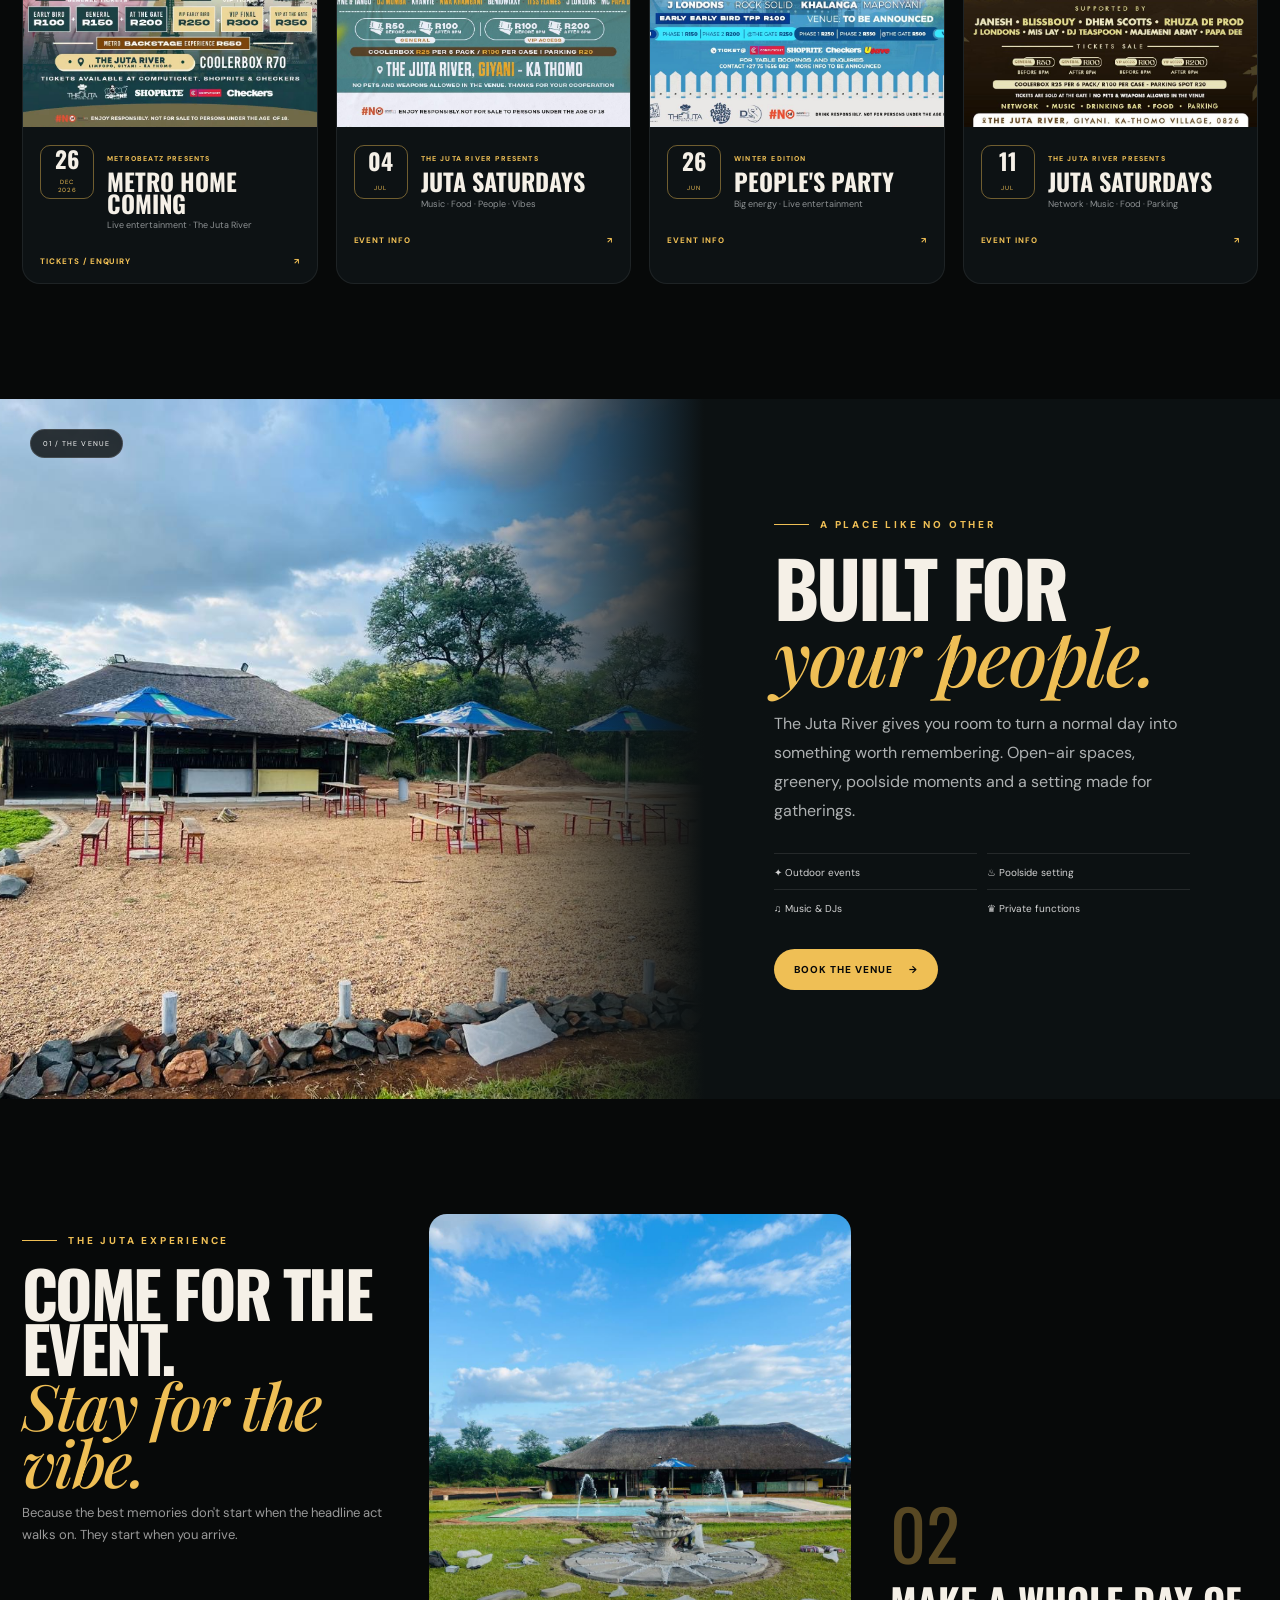
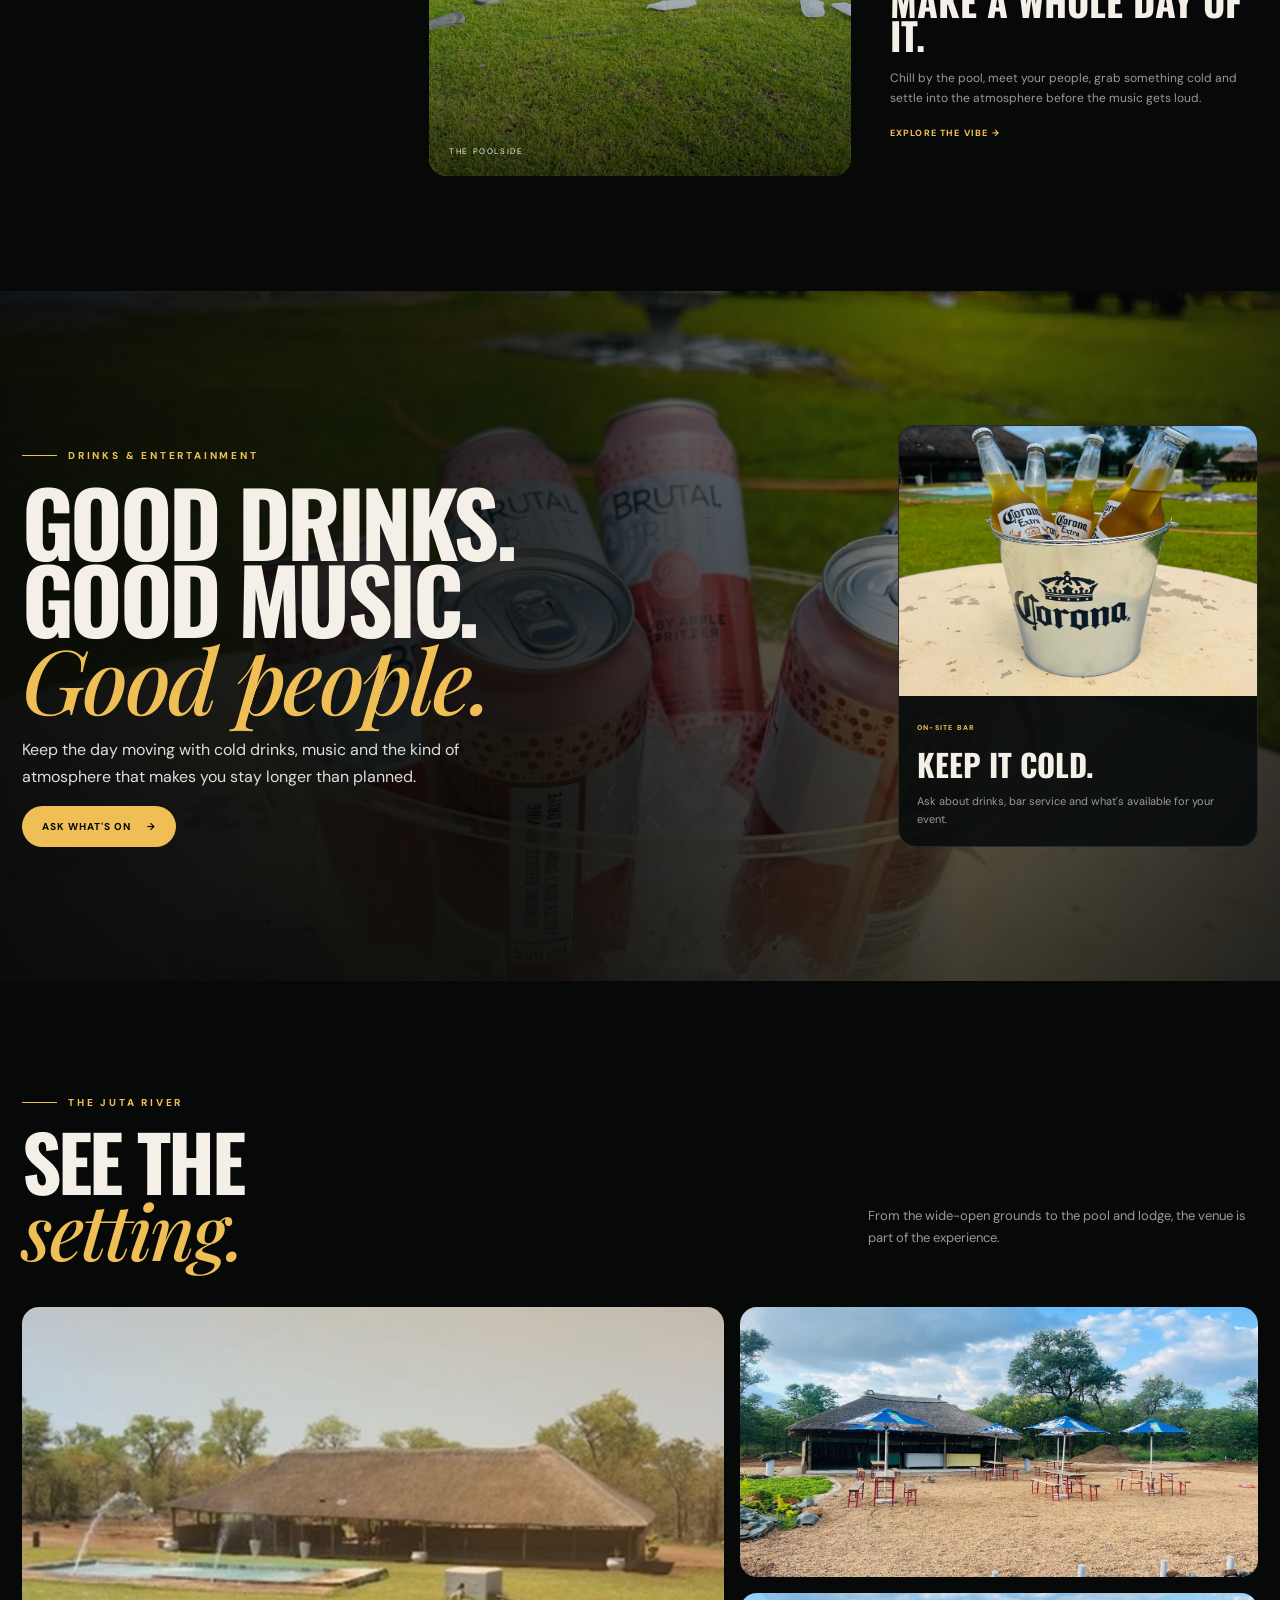
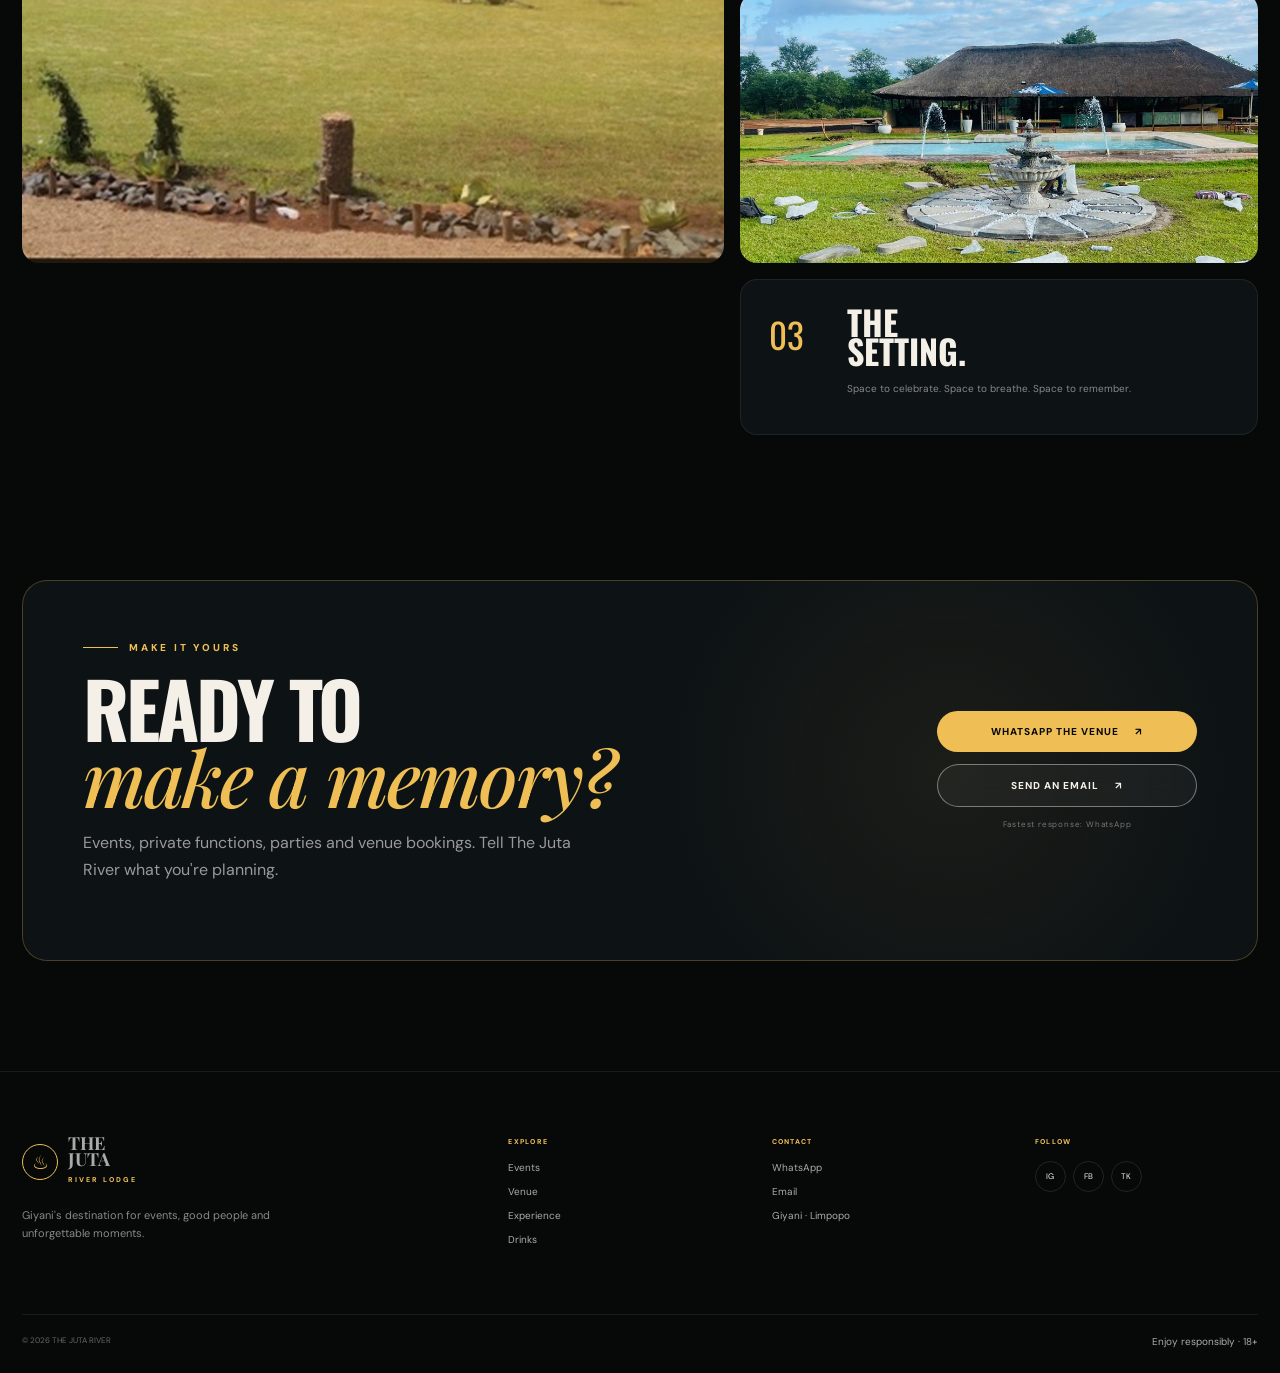
==== commit 3de5745c: "added an admin dashboard" ====
--- a/index.html
+++ b/index.html
@@ -21,7 +21,7 @@
   <nav class="nav">
     <a href="#events">Events</a><a href="#venue">Venue</a><a href="#experience">Experience</a><a href="#drinks">Drinks</a><a href="#contact">Contact</a>
   </nav>
-  <a class="header-book" href="#events">Check upcoming events <span>→</span></a>
+  <a class="header-book" href="#book">Book the venue <span>↗</span></a>
   <button class="hamburger" aria-label="Open menu" aria-expanded="false"><i></i><i></i><i></i></button>
 </header>
 
@@ -32,7 +32,7 @@
     <a href="#venue">The venue <em>02</em></a>
     <a href="#experience">Experience <em>03</em></a>
     <a href="#drinks">Drinks & entertainment <em>04</em></a>
-    <a href="#events">Check upcoming events <em>05</em></a>
+    <a href="#book">Book the venue <em>05</em></a>
     <div class="menu-foot"><span>GIYANI · LIMPOPO</span><span>OPEN FOR MEMORIES</span></div>
   </div>
 </div>
@@ -79,7 +79,7 @@
 
 <section class="split-venue" id="venue">
   <div class="venue-image"><img src="assets/juta-river-outdoor-area.jpeg" alt="Outdoor event area at The Juta River"><span class="image-label">01 / THE VENUE</span></div>
-  <div class="venue-copy"><div class="eyebrow"><span></span> A PLACE LIKE NO OTHER</div><h2>Built for<br><em>your people.</em></h2><p>The Juta River gives you room to turn a normal day into something worth remembering. Open-air spaces, greenery, poolside moments and a setting made for gatherings.</p><div class="features"><span>✦ Outdoor events</span><span>♨ Poolside setting</span><span>♫ Music & DJs</span><span>♛ Private functions</span></div><a class="gold-btn" href="#events">Check upcoming events <b>→</b></a></div>
+  <div class="venue-copy"><div class="eyebrow"><span></span> A PLACE LIKE NO OTHER</div><h2>Built for<br><em>your people.</em></h2><p>The Juta River gives you room to turn a normal day into something worth remembering. Open-air spaces, greenery, poolside moments and a setting made for gatherings.</p><div class="features"><span>✦ Outdoor events</span><span>♨ Poolside setting</span><span>♫ Music & DJs</span><span>♛ Private functions</span></div><a class="gold-btn" href="#book">Book the venue <b>→</b></a></div>
 </section>
 
 <section class="experience section" id="experience">
@@ -100,6 +100,7 @@
 <section class="gallery section">
   <div class="section-top"><div><div class="eyebrow"><span></span> THE JUTA RIVER</div><h2>See the<br><em>setting.</em></h2></div><p>From the wide-open grounds to the pool and lodge, the venue is part of the experience.</p></div>
   <div class="gallery-grid">
+    <figure class="g1"><img src="assets/venue-bg.jpg" alt="Juta River lodge and pool"></figure>
     <figure class="g2"><img src="assets/juta-river-outdoor-area.jpeg" alt="Outdoor seating at Juta River"></figure>
     <figure class="g3"><img src="assets/juta-river-pool-and-lodge.jpeg" alt="Juta River pool and lodge"></figure>
     <div class="gallery-note"><span>03</span><strong>THE<br>SETTING.</strong><p>Space to celebrate. Space to breathe. Space to remember.</p></div>
--- a/style.css
+++ b/style.css
@@ -1,5 +1,5 @@
-*{box-sizing:border-box}html{scroll-behavior:smooth;scroll-padding-top:86px}body{margin:0;background:#070909;color:#f5f0e7;font-family:"DM Sans",sans-serif;overflow-x:hidden}body.lock{overflow:hidden}a{color:inherit;text-decoration:none}img{display:block;width:100%}button{font:inherit}.grain{position:fixed;inset:0;z-index:80;pointer-events:none;opacity:.035;background-image:url("data:image/svg+xml,%3Csvg xmlns='http://www.w3.org/2000/svg' width='160' height='160'%3E%3Cfilter id='n'%3E%3CfeTurbulence baseFrequency='.9' numOctaves='3' stitchTiles='stitch' type='fractalNoise'/%3E%3C/filter%3E%3Crect width='100%25' height='100%25' filter='url(%23n)'/%3E%3C/svg%3E")}.progress{height:3px;position:fixed;z-index:100;top:0;left:0;right:0}.progress span{display:block;height:100%;width:0;background:#efbf55}.header{position:fixed;z-index:70;top:0;left:0;right:0;height:82px;padding:0 max(22px,calc((100% - 1280px)/2));display:flex;align-items:center;gap:45px;background:linear-gradient(#050707e8,#0507077a);border-bottom:1px solid #ffffff0d;backdrop-filter:blur(16px)}.brand{display:flex;align-items:center;gap:10px;min-width:145px}.brand-icon{width:36px;height:36px;border:1px solid #efbf55;border-radius:50%;display:grid;place-items:center;color:#efbf55;font-size:19px}.brand b{font-family:"Playfair Display";font-size:18px;line-height:.75}.brand small{display:block;color:#efbf55;font-size:7px;letter-spacing:.28em;margin-top:6px}.nav{display:flex;justify-content:center;gap:30px;flex:1}.nav a,.header-book{font-size:10px;text-transform:uppercase;letter-spacing:.16em;color:#ddd}.nav a{position:relative;padding:8px 0}.nav a:after{content:"";position:absolute;left:0;bottom:2px;width:0;height:1px;background:#efbf55;transition:.3s}.nav a:hover:after{width:100%}.header-book,.gold-btn{background:#efbf55;color:#080909;border-radius:999px;padding:14px 20px;font-weight:800;transition:.25s}.header-book:hover,.gold-btn:hover{transform:translateY(-3px);box-shadow:0 15px 35px #efbf5530}.hamburger{display:none;background:none;border:0;color:#fff;width:44px;height:44px;flex-direction:column;justify-content:center;gap:5px}.hamburger i{display:block;width:21px;height:2px;background:#fff;margin:auto}.mobile-menu{display:none}.hero{min-height:100svh;position:relative;display:flex;align-items:center;overflow:hidden;padding:130px max(22px,calc((100% - 1280px)/2)) 70px}.hero-bg{position:absolute;inset:0;height:100%;object-fit:cover;object-position:center 55%;transform:scale(1.03)}.hero-dark{position:absolute;inset:0;background:linear-gradient(90deg,#050808f5 0%,#050808c9 37%,#05080844 70%,#0508089c 100%),linear-gradient(0deg,#050808f8 0%,transparent 34%,#05080855 100%)}.hero-lines{position:absolute;inset:0;background:linear-gradient(90deg,transparent 49.9%,#ffffff0c 50%,transparent 50.1%)}.hero-content{position:relative;z-index:2;width:min(700px,58vw)}.eyebrow{display:flex;align-items:center;gap:11px;color:#efbf55;font-size:10px;font-weight:800;letter-spacing:.28em;text-transform:uppercase}.eyebrow span{height:1px;width:35px;background:#efbf55}.hero h1,.section h2,.venue-copy h2,.drinks h2,.book h2{font-family:"Oswald";text-transform:uppercase;letter-spacing:-.04em;line-height:.86}.hero h1{font-size:clamp(65px,9vw,125px);margin:25px 0}.hero h1 em,.section h2 em,.venue-copy h2 em,.drinks h2 em,.book h2 em{font-family:"Playfair Display";font-weight:500;color:#efbf55;text-transform:none;letter-spacing:-.03em}.hero-content>p{font-size:17px;line-height:1.6;color:#e2e2e2;max-width:550px}.hero-actions{display:flex;gap:12px;margin-top:30px;flex-wrap:wrap}.gold-btn,.outline-btn{display:inline-flex;align-items:center;justify-content:center;gap:16px;text-transform:uppercase;letter-spacing:.1em;font-size:10px;font-weight:800}.outline-btn{border:1px solid #ffffff66;background:#ffffff0b;border-radius:999px;padding:13px 20px;backdrop-filter:blur(10px)}.hero-proof{display:flex;gap:24px;margin-top:55px;padding-top:20px;border-top:1px solid #ffffff24;max-width:650px}.hero-proof span{font-size:8px;letter-spacing:.14em;color:#bbb}.hero-proof b{color:#efbf55;font-size:15px;margin-right:6px}.hero-next{position:absolute;z-index:2;right:max(22px,calc((100% - 1280px)/2));bottom:95px;width:340px;padding:24px;background:#090d0de6;border:1px solid #efbf5544;border-radius:22px;backdrop-filter:blur(18px)}.next-label{font-size:9px;letter-spacing:.22em;color:#efbf55;font-weight:800}.timer{display:grid;grid-template-columns:repeat(4,1fr);margin:18px 0;border-bottom:1px solid #ffffff17;padding-bottom:18px}.timer div{text-align:center;border-right:1px solid #ffffff18}.timer div:last-child{border:0}.timer b{font-family:"Oswald";font-size:31px}.timer small{display:block;color:#8e9293;font-size:7px;text-transform:uppercase;letter-spacing:.12em}.next-event{display:flex;gap:13px}.next-event img{width:70px;height:92px;object-fit:cover;border-radius:8px}.next-event span{font-size:7px;letter-spacing:.12em;color:#aaa}.next-event strong{display:block;font-family:"Oswald";font-size:24px;line-height:.9;text-transform:uppercase;margin:6px 0 9px}.next-event a{font-size:9px;color:#efbf55;text-transform:uppercase;font-weight:800}.hero-scroll{position:absolute;z-index:2;bottom:28px;left:max(22px,calc((100% - 1280px)/2));font-size:8px;letter-spacing:.22em;color:#999}.hero-scroll span{color:#efbf55;font-size:16px;margin-left:8px}.marquee{height:70px;border-block:1px solid #ffffff14;display:flex;align-items:center;justify-content:center;gap:28px;overflow:hidden;white-space:nowrap;background:#090d0e}.marquee div{font-family:"Oswald";font-size:12px;letter-spacing:.18em}.marquee i{color:#efbf55;font-style:normal}.section{width:min(1280px,calc(100% - 44px));margin:auto;padding:115px 0}.section-top{display:flex;justify-content:space-between;align-items:end;gap:50px;margin-bottom:45px}.section-top>p{max-width:390px;color:#999;line-height:1.7;font-size:13px}.section h2{font-size:clamp(52px,6vw,80px);margin:18px 0 0}.event-scroller{display:grid;grid-template-columns:repeat(4,1fr);gap:18px}.event-card{background:#0d1214;border:1px solid #ffffff12;border-radius:18px;overflow:hidden;transition:.35s}.event-card:hover{transform:translateY(-7px);border-color:#efbf5555;box-shadow:0 25px 60px #0008}.poster{height:430px;position:relative;overflow:hidden;background:#111}.poster img{height:100%;object-fit:cover;transition:.6s}.event-card:hover .poster img{transform:scale(1.04)}.tag{position:absolute;top:13px;left:13px;background:#efbf55;color:#080909;border-radius:99px;padding:7px 10px;font-size:8px;font-weight:800;letter-spacing:.13em}.event-meta{display:grid;grid-template-columns:54px 1fr;gap:13px;padding:18px 17px 12px}.date{height:54px;border:1px solid #efbf5570;border-radius:10px;display:grid;place-items:center;text-align:center}.date b{font-family:"Oswald";font-size:23px;line-height:.8}.date small{font-size:6px;color:#efbf55;letter-spacing:.12em}.event-meta span,.drink-side>div>span{font-size:7px;color:#efbf55;letter-spacing:.17em;font-weight:800}.event-meta h3{font-family:"Oswald";font-size:24px;text-transform:uppercase;line-height:.9;margin:5px 0}.event-meta p{font-size:9px;color:#8e9294;margin:0}.card-link{display:flex;justify-content:space-between;padding:13px 17px 17px;color:#efbf55;text-transform:uppercase;letter-spacing:.12em;font-size:8px;font-weight:800}.swipe-note{display:none}.split-venue{display:grid;grid-template-columns:1.1fr .9fr;min-height:700px;background:#0c1112}.venue-image{position:relative;min-height:620px;overflow:hidden}.venue-image img{height:100%;object-fit:cover}.venue-image:after{content:"";position:absolute;inset:0;background:linear-gradient(90deg,transparent 60%,#0c1112)}.image-label{position:absolute;z-index:2;left:30px;top:30px;color:#fff;background:#080a0acc;border:1px solid #ffffff22;padding:9px 12px;border-radius:99px;font-size:7px;letter-spacing:.15em}.venue-copy{padding:100px max(40px,7vw) 90px 70px;align-self:center}.venue-copy h2{font-size:clamp(55px,6vw,86px);margin:22px 0}.venue-copy>p{color:#aeb1b2;line-height:1.8;max-width:520px}.features{display:grid;grid-template-columns:1fr 1fr;gap:10px;margin:28px 0 34px}.features span{border-top:1px solid #ffffff1a;padding-top:12px;color:#d4d4d4;font-size:10px}.experience{display:grid;grid-template-columns:1fr 1.1fr 1fr;gap:24px;align-items:stretch}.experience-intro{padding-top:20px}.experience-intro h2{font-size:clamp(50px,5vw,70px)}.experience-intro p{color:#999;line-height:1.7;font-size:13px;max-width:360px}.experience-photo{min-height:500px;position:relative;overflow:hidden;border-radius:18px}.experience-photo img{height:100%;object-fit:cover}.experience-photo:after{content:"";position:absolute;inset:0;background:linear-gradient(0deg,#000a,transparent 50%)}.experience-photo span{position:absolute;z-index:2;left:20px;bottom:20px;font-size:8px;letter-spacing:.2em}.experience-copy{align-self:end;padding:0 15px 35px}.experience-copy .number{font-family:"Oswald";font-size:70px;color:#efbf55;opacity:.35}.experience-copy h3{font-family:"Oswald";font-size:38px;text-transform:uppercase;line-height:.9;margin:0 0 15px}.experience-copy p{color:#999;line-height:1.7;font-size:12px}.experience-copy a{color:#efbf55;text-transform:uppercase;font-size:9px;letter-spacing:.13em;font-weight:800}.drinks{min-height:690px;position:relative;overflow:hidden;display:flex;align-items:center}.drinks-bg{position:absolute;inset:0}.drinks-bg img{height:100%;object-fit:cover;object-position:center 42%;filter:saturate(1.05)}.drinks-overlay{position:absolute;inset:0;background:linear-gradient(90deg,#050707ee 0%,#050707c2 42%,#05070744 75%,#050707a0),linear-gradient(0deg,#050707aa,transparent)}.drinks-inner{position:relative;z-index:2;width:min(1280px,calc(100% - 44px));margin:auto;display:grid;grid-template-columns:1fr 360px;gap:80px;align-items:end}.drinks h2{font-size:clamp(58px,7vw,95px);margin:20px 0}.drinks-copy p{color:#ddd;line-height:1.7;max-width:470px}.drink-side{background:#090d0ee8;border:1px solid #ffffff1b;border-radius:18px;overflow:hidden}.drink-side img{height:270px;object-fit:cover}.drink-side>div{padding:18px}.drink-side h3{font-family:"Oswald";text-transform:uppercase;font-size:31px;margin:6px 0}.drink-side p{color:#999;font-size:11px;line-height:1.6;margin:0}.gallery-grid{display:grid;grid-template-columns:1fr 1fr;grid-template-rows:330px auto;gap:16px}.gallery-grid figure{margin:0;overflow:hidden;border-radius:17px}.gallery-grid img{height:100%;object-fit:cover;transition:.6s}.gallery-grid figure:hover img{transform:scale(1.04)}.g2 img,.g3 img{object-position:center}.gallery-grid .g2,.gallery-grid .g3{grid-row:1}.gallery-note{grid-column:1/-1}.gallery-note{grid-column:2;background:#0d1214;border:1px solid #ffffff12;border-radius:17px;padding:28px;display:grid;grid-template-columns:60px 1fr;align-content:center;gap:5px 18px}.gallery-note span{font-family:"Oswald";color:#efbf55;font-size:35px;grid-row:1/3}.gallery-note strong{font-family:"Oswald";font-size:34px;line-height:.85;text-transform:uppercase}.gallery-note p{grid-column:2;color:#888;font-size:10px;line-height:1.5}.book{padding-top:30px;padding-bottom:110px}.book-card{border:1px solid #efbf5544;border-radius:25px;padding:60px;display:flex;justify-content:space-between;align-items:center;gap:50px;background:radial-gradient(circle at 75% 50%,#efbf5510,transparent 30%),#0d1214}.book h2{font-size:clamp(52px,6vw,80px);margin:20px 0}.book-card p{color:#999;max-width:520px;line-height:1.7}.book-actions{display:flex;flex-direction:column;align-items:stretch;gap:12px;width:260px}.book-actions small{text-align:center;color:#777;font-size:8px;letter-spacing:.1em}.book-actions .outline-btn{padding:14px}footer{border-top:1px solid #ffffff12;padding:65px max(22px,calc((100% - 1280px)/2)) 25px;display:grid;grid-template-columns:2fr 1fr 1fr 1fr;gap:40px}.footer-brand p{color:#888;max-width:280px;font-size:11px;line-height:1.7;margin-top:18px}footer>div:not(.footer-brand):not(.footer-bottom){display:flex;flex-direction:column;gap:11px}footer small{color:#efbf55;letter-spacing:.18em;font-size:7px;font-weight:800;margin-bottom:4px}footer>div>a,footer>div>span{font-size:10px;color:#aaa}.social{display:flex!important;flex-direction:row!important;gap:7px!important}.social a{width:31px;height:31px;border:1px solid #ffffff1b;border-radius:50%;display:grid;place-items:center;font-size:8px}.footer-bottom{grid-column:1/-1;border-top:1px solid #ffffff12;padding-top:20px;margin-top:20px;color:#666;font-size:8px;display:flex;justify-content:space-between}.mobile-actions{display:none}.top{position:fixed;right:20px;bottom:20px;z-index:60;width:42px;height:42px;border:1px solid #ffffff22;border-radius:50%;background:#0b0e0ee8;color:#efbf55;opacity:0;pointer-events:none;transition:.25s}.top.show{opacity:1;pointer-events:auto}
+*{box-sizing:border-box}html{scroll-behavior:smooth;scroll-padding-top:86px}body{margin:0;background:#070909;color:#f5f0e7;font-family:"DM Sans",sans-serif;overflow-x:hidden}body.lock{overflow:hidden}a{color:inherit;text-decoration:none}img{display:block;width:100%}button{font:inherit}.grain{position:fixed;inset:0;z-index:80;pointer-events:none;opacity:.035;background-image:url("data:image/svg+xml,%3Csvg xmlns='http://www.w3.org/2000/svg' width='160' height='160'%3E%3Cfilter id='n'%3E%3CfeTurbulence baseFrequency='.9' numOctaves='3' stitchTiles='stitch' type='fractalNoise'/%3E%3C/filter%3E%3Crect width='100%25' height='100%25' filter='url(%23n)'/%3E%3C/svg%3E")}.progress{height:3px;position:fixed;z-index:100;top:0;left:0;right:0}.progress span{display:block;height:100%;width:0;background:#efbf55}.header{position:fixed;z-index:70;top:0;left:0;right:0;height:82px;padding:0 max(22px,calc((100% - 1280px)/2));display:flex;align-items:center;gap:45px;background:linear-gradient(#050707e8,#0507077a);border-bottom:1px solid #ffffff0d;backdrop-filter:blur(16px)}.brand{display:flex;align-items:center;gap:10px;min-width:145px}.brand-icon{width:36px;height:36px;border:1px solid #efbf55;border-radius:50%;display:grid;place-items:center;color:#efbf55;font-size:19px}.brand b{font-family:"Playfair Display";font-size:18px;line-height:.75}.brand small{display:block;color:#efbf55;font-size:7px;letter-spacing:.28em;margin-top:6px}.nav{display:flex;justify-content:center;gap:30px;flex:1}.nav a,.header-book{font-size:10px;text-transform:uppercase;letter-spacing:.16em;color:#ddd}.nav a{position:relative;padding:8px 0}.nav a:after{content:"";position:absolute;left:0;bottom:2px;width:0;height:1px;background:#efbf55;transition:.3s}.nav a:hover:after{width:100%}.header-book,.gold-btn{background:#efbf55;color:#080909;border-radius:999px;padding:14px 20px;font-weight:800;transition:.25s}.header-book:hover,.gold-btn:hover{transform:translateY(-3px);box-shadow:0 15px 35px #efbf5530}.hamburger{display:none;background:none;border:0;color:#fff;width:44px;height:44px;flex-direction:column;justify-content:center;gap:5px}.hamburger i{display:block;width:21px;height:2px;background:#fff;margin:auto}.mobile-menu{display:none}.hero{min-height:100svh;position:relative;display:flex;align-items:center;overflow:hidden;padding:130px max(22px,calc((100% - 1280px)/2)) 70px}.hero-bg{position:absolute;inset:0;height:100%;object-fit:cover;object-position:center 55%;transform:scale(1.03)}.hero-dark{position:absolute;inset:0;background:linear-gradient(90deg,#050808f5 0%,#050808c9 37%,#05080844 70%,#0508089c 100%),linear-gradient(0deg,#050808f8 0%,transparent 34%,#05080855 100%)}.hero-lines{position:absolute;inset:0;background:linear-gradient(90deg,transparent 49.9%,#ffffff0c 50%,transparent 50.1%)}.hero-content{position:relative;z-index:2;width:min(700px,58vw)}.eyebrow{display:flex;align-items:center;gap:11px;color:#efbf55;font-size:10px;font-weight:800;letter-spacing:.28em;text-transform:uppercase}.eyebrow span{height:1px;width:35px;background:#efbf55}.hero h1,.section h2,.venue-copy h2,.drinks h2,.book h2{font-family:"Oswald";text-transform:uppercase;letter-spacing:-.04em;line-height:.86}.hero h1{font-size:clamp(65px,9vw,125px);margin:25px 0}.hero h1 em,.section h2 em,.venue-copy h2 em,.drinks h2 em,.book h2 em{font-family:"Playfair Display";font-weight:500;color:#efbf55;text-transform:none;letter-spacing:-.03em}.hero-content>p{font-size:17px;line-height:1.6;color:#e2e2e2;max-width:550px}.hero-actions{display:flex;gap:12px;margin-top:30px;flex-wrap:wrap}.gold-btn,.outline-btn{display:inline-flex;align-items:center;justify-content:center;gap:16px;text-transform:uppercase;letter-spacing:.1em;font-size:10px;font-weight:800}.outline-btn{border:1px solid #ffffff66;background:#ffffff0b;border-radius:999px;padding:13px 20px;backdrop-filter:blur(10px)}.hero-proof{display:flex;gap:24px;margin-top:55px;padding-top:20px;border-top:1px solid #ffffff24;max-width:650px}.hero-proof span{font-size:8px;letter-spacing:.14em;color:#bbb}.hero-proof b{color:#efbf55;font-size:15px;margin-right:6px}.hero-next{position:absolute;z-index:2;right:max(22px,calc((100% - 1280px)/2));bottom:95px;width:340px;padding:24px;background:#090d0de6;border:1px solid #efbf5544;border-radius:22px;backdrop-filter:blur(18px)}.next-label{font-size:9px;letter-spacing:.22em;color:#efbf55;font-weight:800}.timer{display:grid;grid-template-columns:repeat(4,1fr);margin:18px 0;border-bottom:1px solid #ffffff17;padding-bottom:18px}.timer div{text-align:center;border-right:1px solid #ffffff18}.timer div:last-child{border:0}.timer b{font-family:"Oswald";font-size:31px}.timer small{display:block;color:#8e9293;font-size:7px;text-transform:uppercase;letter-spacing:.12em}.next-event{display:flex;gap:13px}.next-event img{width:70px;height:92px;object-fit:cover;border-radius:8px}.next-event span{font-size:7px;letter-spacing:.12em;color:#aaa}.next-event strong{display:block;font-family:"Oswald";font-size:24px;line-height:.9;text-transform:uppercase;margin:6px 0 9px}.next-event a{font-size:9px;color:#efbf55;text-transform:uppercase;font-weight:800}.hero-scroll{position:absolute;z-index:2;bottom:28px;left:max(22px,calc((100% - 1280px)/2));font-size:8px;letter-spacing:.22em;color:#999}.hero-scroll span{color:#efbf55;font-size:16px;margin-left:8px}.marquee{height:70px;border-block:1px solid #ffffff14;display:flex;align-items:center;justify-content:center;gap:28px;overflow:hidden;white-space:nowrap;background:#090d0e}.marquee div{font-family:"Oswald";font-size:12px;letter-spacing:.18em}.marquee i{color:#efbf55;font-style:normal}.section{width:min(1280px,calc(100% - 44px));margin:auto;padding:115px 0}.section-top{display:flex;justify-content:space-between;align-items:end;gap:50px;margin-bottom:45px}.section-top>p{max-width:390px;color:#999;line-height:1.7;font-size:13px}.section h2{font-size:clamp(52px,6vw,80px);margin:18px 0 0}.event-scroller{display:grid;grid-template-columns:repeat(4,1fr);gap:18px}.event-card{background:#0d1214;border:1px solid #ffffff12;border-radius:18px;overflow:hidden;transition:.35s}.event-card:hover{transform:translateY(-7px);border-color:#efbf5555;box-shadow:0 25px 60px #0008}.poster{height:430px;position:relative;overflow:hidden;background:#111}.poster img{height:100%;object-fit:cover;transition:.6s}.event-card:hover .poster img{transform:scale(1.04)}.tag{position:absolute;top:13px;left:13px;background:#efbf55;color:#080909;border-radius:99px;padding:7px 10px;font-size:8px;font-weight:800;letter-spacing:.13em}.event-meta{display:grid;grid-template-columns:54px 1fr;gap:13px;padding:18px 17px 12px}.date{height:54px;border:1px solid #efbf5570;border-radius:10px;display:grid;place-items:center;text-align:center}.date b{font-family:"Oswald";font-size:23px;line-height:.8}.date small{font-size:6px;color:#efbf55;letter-spacing:.12em}.event-meta span,.drink-side>div>span{font-size:7px;color:#efbf55;letter-spacing:.17em;font-weight:800}.event-meta h3{font-family:"Oswald";font-size:24px;text-transform:uppercase;line-height:.9;margin:5px 0}.event-meta p{font-size:9px;color:#8e9294;margin:0}.card-link{display:flex;justify-content:space-between;padding:13px 17px 17px;color:#efbf55;text-transform:uppercase;letter-spacing:.12em;font-size:8px;font-weight:800}.swipe-note{display:none}.split-venue{display:grid;grid-template-columns:1.1fr .9fr;min-height:700px;background:#0c1112}.venue-image{position:relative;min-height:620px;overflow:hidden}.venue-image img{height:100%;object-fit:cover}.venue-image:after{content:"";position:absolute;inset:0;background:linear-gradient(90deg,transparent 60%,#0c1112)}.image-label{position:absolute;z-index:2;left:30px;top:30px;color:#fff;background:#080a0acc;border:1px solid #ffffff22;padding:9px 12px;border-radius:99px;font-size:7px;letter-spacing:.15em}.venue-copy{padding:100px max(40px,7vw) 90px 70px;align-self:center}.venue-copy h2{font-size:clamp(55px,6vw,86px);margin:22px 0}.venue-copy>p{color:#aeb1b2;line-height:1.8;max-width:520px}.features{display:grid;grid-template-columns:1fr 1fr;gap:10px;margin:28px 0 34px}.features span{border-top:1px solid #ffffff1a;padding-top:12px;color:#d4d4d4;font-size:10px}.experience{display:grid;grid-template-columns:1fr 1.1fr 1fr;gap:24px;align-items:stretch}.experience-intro{padding-top:20px}.experience-intro h2{font-size:clamp(50px,5vw,70px)}.experience-intro p{color:#999;line-height:1.7;font-size:13px;max-width:360px}.experience-photo{min-height:500px;position:relative;overflow:hidden;border-radius:18px}.experience-photo img{height:100%;object-fit:cover}.experience-photo:after{content:"";position:absolute;inset:0;background:linear-gradient(0deg,#000a,transparent 50%)}.experience-photo span{position:absolute;z-index:2;left:20px;bottom:20px;font-size:8px;letter-spacing:.2em}.experience-copy{align-self:end;padding:0 15px 35px}.experience-copy .number{font-family:"Oswald";font-size:70px;color:#efbf55;opacity:.35}.experience-copy h3{font-family:"Oswald";font-size:38px;text-transform:uppercase;line-height:.9;margin:0 0 15px}.experience-copy p{color:#999;line-height:1.7;font-size:12px}.experience-copy a{color:#efbf55;text-transform:uppercase;font-size:9px;letter-spacing:.13em;font-weight:800}.drinks{min-height:690px;position:relative;overflow:hidden;display:flex;align-items:center}.drinks-bg{position:absolute;inset:0}.drinks-bg img{height:100%;object-fit:cover;object-position:center 42%;filter:saturate(1.05)}.drinks-overlay{position:absolute;inset:0;background:linear-gradient(90deg,#050707ee 0%,#050707c2 42%,#05070744 75%,#050707a0),linear-gradient(0deg,#050707aa,transparent)}.drinks-inner{position:relative;z-index:2;width:min(1280px,calc(100% - 44px));margin:auto;display:grid;grid-template-columns:1fr 360px;gap:80px;align-items:end}.drinks h2{font-size:clamp(58px,7vw,95px);margin:20px 0}.drinks-copy p{color:#ddd;line-height:1.7;max-width:470px}.drink-side{background:#090d0ee8;border:1px solid #ffffff1b;border-radius:18px;overflow:hidden}.drink-side img{height:270px;object-fit:cover}.drink-side>div{padding:18px}.drink-side h3{font-family:"Oswald";text-transform:uppercase;font-size:31px;margin:6px 0}.drink-side p{color:#999;font-size:11px;line-height:1.6;margin:0}.gallery-grid{display:grid;grid-template-columns:1.15fr .85fr;grid-template-rows:270px 270px;gap:16px}.gallery-grid figure{margin:0;overflow:hidden;border-radius:17px}.gallery-grid img{height:100%;object-fit:cover;transition:.6s}.gallery-grid figure:hover img{transform:scale(1.04)}.g1{grid-row:1/3}.g2 img{object-position:center}.gallery-note{grid-column:2;background:#0d1214;border:1px solid #ffffff12;border-radius:17px;padding:28px;display:grid;grid-template-columns:60px 1fr;align-content:center;gap:5px 18px}.gallery-note span{font-family:"Oswald";color:#efbf55;font-size:35px;grid-row:1/3}.gallery-note strong{font-family:"Oswald";font-size:34px;line-height:.85;text-transform:uppercase}.gallery-note p{grid-column:2;color:#888;font-size:10px;line-height:1.5}.book{padding-top:30px;padding-bottom:110px}.book-card{border:1px solid #efbf5544;border-radius:25px;padding:60px;display:flex;justify-content:space-between;align-items:center;gap:50px;background:radial-gradient(circle at 75% 50%,#efbf5510,transparent 30%),#0d1214}.book h2{font-size:clamp(52px,6vw,80px);margin:20px 0}.book-card p{color:#999;max-width:520px;line-height:1.7}.book-actions{display:flex;flex-direction:column;align-items:stretch;gap:12px;width:260px}.book-actions small{text-align:center;color:#777;font-size:8px;letter-spacing:.1em}.book-actions .outline-btn{padding:14px}footer{border-top:1px solid #ffffff12;padding:65px max(22px,calc((100% - 1280px)/2)) 25px;display:grid;grid-template-columns:2fr 1fr 1fr 1fr;gap:40px}.footer-brand p{color:#888;max-width:280px;font-size:11px;line-height:1.7;margin-top:18px}footer>div:not(.footer-brand):not(.footer-bottom){display:flex;flex-direction:column;gap:11px}footer small{color:#efbf55;letter-spacing:.18em;font-size:7px;font-weight:800;margin-bottom:4px}footer>div>a,footer>div>span{font-size:10px;color:#aaa}.social{display:flex!important;flex-direction:row!important;gap:7px!important}.social a{width:31px;height:31px;border:1px solid #ffffff1b;border-radius:50%;display:grid;place-items:center;font-size:8px}.footer-bottom{grid-column:1/-1;border-top:1px solid #ffffff12;padding-top:20px;margin-top:20px;color:#666;font-size:8px;display:flex;justify-content:space-between}.mobile-actions{display:none}.top{position:fixed;right:20px;bottom:20px;z-index:60;width:42px;height:42px;border:1px solid #ffffff22;border-radius:50%;background:#0b0e0ee8;color:#efbf55;opacity:0;pointer-events:none;transition:.25s}.top.show{opacity:1;pointer-events:auto}
 
 @media(max-width:1050px){.header{gap:20px}.nav{gap:18px}.header-book{padding:12px 15px}.hero-next{width:310px}.hero-content{width:60vw}.event-scroller{grid-template-columns:repeat(2,1fr)}.poster{height:420px}.experience{grid-template-columns:1fr 1fr}.experience-intro{grid-column:1/-1}.experience-copy{padding:0 0 20px}.drinks-inner{grid-template-columns:1fr 300px;gap:35px}}
-@media(max-width:800px){.header{height:72px;padding:0 18px}.nav,.header-book{display:none}.hamburger{display:flex;margin-left:auto}.mobile-menu{position:fixed;z-index:65;inset:0;background:#070909;display:block;opacity:0;visibility:hidden;transition:.35s}.mobile-menu.open{opacity:1;visibility:visible}.mobile-menu-inner{height:100%;padding:100px 25px 35px;display:flex;flex-direction:column}.menu-top{display:flex;justify-content:space-between;color:#efbf55;font-size:8px;letter-spacing:.18em;border-bottom:1px solid #ffffff18;padding-bottom:20px}.mobile-menu a{font-family:"Oswald";font-size:45px;text-transform:uppercase;border-bottom:1px solid #ffffff13;padding:20px 0;display:flex;justify-content:space-between}.mobile-menu a em{font-family:"DM Sans";font-style:normal;color:#efbf55;font-size:10px;align-self:center}.menu-foot{margin-top:auto;display:flex;justify-content:space-between;color:#777;font-size:7px;letter-spacing:.14em}.hero{padding:115px 20px 190px;align-items:flex-start;min-height:920px}.hero-bg{object-position:57% center}.hero-dark{background:linear-gradient(180deg,#050808d9 0%,#05080870 35%,#050808a8 65%,#050808f5 100%)}.hero-content{width:100%;padding-top:45px}.hero h1{font-size:clamp(64px,18vw,95px);margin:20px 0}.hero-content>p{font-size:15px;max-width:340px}.hero-actions{display:grid;grid-template-columns:1fr;max-width:360px}.gold-btn,.outline-btn{width:100%;padding:16px}.hero-proof{gap:10px;justify-content:space-between;margin-top:30px}.hero-proof span{font-size:7px}.hero-next{left:20px;right:20px;bottom:28px;width:auto;padding:18px}.hero-scroll{display:none}.marquee{height:58px;justify-content:flex-start;padding-left:20px;gap:20px}.section{width:calc(100% - 36px);padding:80px 0}.section-top{display:block;margin-bottom:30px}.section-top>p{margin-top:20px}.section h2{font-size:56px}.event-scroller{display:flex;overflow-x:auto;scroll-snap-type:x mandatory;gap:13px;padding-bottom:12px;margin-right:-18px;padding-right:18px;scrollbar-width:none}.event-scroller::-webkit-scrollbar{display:none}.event-card{min-width:82vw;scroll-snap-align:start}.poster{height:390px}.swipe-note{display:block;text-align:right;color:#666;font-size:7px;letter-spacing:.16em;margin-top:7px}.split-venue{display:block}.venue-image{min-height:430px}.venue-image:after{background:linear-gradient(0deg,#0c1112 0%,transparent 55%)}.venue-copy{padding:25px 20px 75px}.venue-copy h2{font-size:58px}.features{grid-template-columns:1fr}.experience{display:flex;flex-direction:column}.experience-intro{order:0}.experience-photo{order:1;min-height:430px}.experience-copy{order:2;padding:0 8px}.drinks{min-height:900px}.drinks-inner{width:calc(100% - 36px);display:flex;flex-direction:column;align-items:stretch;gap:30px}.drinks-copy{padding-top:80px}.drinks h2{font-size:62px}.drink-side{width:100%}.drink-side img{height:300px}.gallery-grid{display:grid;grid-template-columns:1fr;grid-template-rows:300px 300px auto}.gallery-grid .g2,.gallery-grid .g3{grid-row:auto}.gallery-note{grid-column:auto}.book-card{padding:35px 24px;display:block}.book-actions{width:100%;margin-top:28px}footer{grid-template-columns:1fr 1fr;padding:55px 20px 90px}.footer-brand{grid-column:1/-1}.footer-bottom{grid-column:1/-1;display:block;line-height:2}.footer-bottom span{display:block}.mobile-actions{position:fixed;z-index:55;bottom:0;left:0;right:0;display:grid;grid-template-columns:repeat(3,1fr);height:60px;padding-bottom:env(safe-area-inset-bottom);background:#080b0bf2;border-top:1px solid #ffffff18;backdrop-filter:blur(15px)}.mobile-actions a{display:grid;place-items:center;font-size:8px;text-transform:uppercase;letter-spacing:.12em;color:#ddd;border-right:1px solid #ffffff0d}.mobile-actions a:last-child{color:#080909;background:#efbf55}.top{bottom:75px;right:15px}}
+@media(max-width:800px){.header{height:72px;padding:0 18px}.nav,.header-book{display:none}.hamburger{display:flex;margin-left:auto}.mobile-menu{position:fixed;z-index:65;inset:0;background:#070909;display:block;opacity:0;visibility:hidden;transition:.35s}.mobile-menu.open{opacity:1;visibility:visible}.mobile-menu-inner{height:100%;padding:100px 25px 35px;display:flex;flex-direction:column}.menu-top{display:flex;justify-content:space-between;color:#efbf55;font-size:8px;letter-spacing:.18em;border-bottom:1px solid #ffffff18;padding-bottom:20px}.mobile-menu a{font-family:"Oswald";font-size:45px;text-transform:uppercase;border-bottom:1px solid #ffffff13;padding:20px 0;display:flex;justify-content:space-between}.mobile-menu a em{font-family:"DM Sans";font-style:normal;color:#efbf55;font-size:10px;align-self:center}.menu-foot{margin-top:auto;display:flex;justify-content:space-between;color:#777;font-size:7px;letter-spacing:.14em}.hero{padding:115px 20px 190px;align-items:flex-start;min-height:920px}.hero-bg{object-position:57% center}.hero-dark{background:linear-gradient(180deg,#050808d9 0%,#05080870 35%,#050808a8 65%,#050808f5 100%)}.hero-content{width:100%;padding-top:45px}.hero h1{font-size:clamp(64px,18vw,95px);margin:20px 0}.hero-content>p{font-size:15px;max-width:340px}.hero-actions{display:grid;grid-template-columns:1fr;max-width:360px}.gold-btn,.outline-btn{width:100%;padding:16px}.hero-proof{gap:10px;justify-content:space-between;margin-top:30px}.hero-proof span{font-size:7px}.hero-next{left:20px;right:20px;bottom:28px;width:auto;padding:18px}.hero-scroll{display:none}.marquee{height:58px;justify-content:flex-start;padding-left:20px;gap:20px}.section{width:calc(100% - 36px);padding:80px 0}.section-top{display:block;margin-bottom:30px}.section-top>p{margin-top:20px}.section h2{font-size:56px}.event-scroller{display:flex;overflow-x:auto;scroll-snap-type:x mandatory;gap:13px;padding-bottom:12px;margin-right:-18px;padding-right:18px;scrollbar-width:none}.event-scroller::-webkit-scrollbar{display:none}.event-card{min-width:82vw;scroll-snap-align:start}.poster{height:390px}.swipe-note{display:block;text-align:right;color:#666;font-size:7px;letter-spacing:.16em;margin-top:7px}.split-venue{display:block}.venue-image{min-height:430px}.venue-image:after{background:linear-gradient(0deg,#0c1112 0%,transparent 55%)}.venue-copy{padding:25px 20px 75px}.venue-copy h2{font-size:58px}.features{grid-template-columns:1fr}.experience{display:flex;flex-direction:column}.experience-intro{order:0}.experience-photo{order:1;min-height:430px}.experience-copy{order:2;padding:0 8px}.drinks{min-height:900px}.drinks-inner{width:calc(100% - 36px);display:flex;flex-direction:column;align-items:stretch;gap:30px}.drinks-copy{padding-top:80px}.drinks h2{font-size:62px}.drink-side{width:100%}.drink-side img{height:300px}.gallery-grid{display:grid;grid-template-columns:1fr;grid-template-rows:300px 200px 260px auto}.g1{grid-row:auto}.g2{grid-row:auto}.gallery-note{grid-column:auto}.book-card{padding:35px 24px;display:block}.book-actions{width:100%;margin-top:28px}footer{grid-template-columns:1fr 1fr;padding:55px 20px 90px}.footer-brand{grid-column:1/-1}.footer-bottom{grid-column:1/-1;display:block;line-height:2}.footer-bottom span{display:block}.mobile-actions{position:fixed;z-index:55;bottom:0;left:0;right:0;display:grid;grid-template-columns:repeat(3,1fr);height:60px;padding-bottom:env(safe-area-inset-bottom);background:#080b0bf2;border-top:1px solid #ffffff18;backdrop-filter:blur(15px)}.mobile-actions a{display:grid;place-items:center;font-size:8px;text-transform:uppercase;letter-spacing:.12em;color:#ddd;border-right:1px solid #ffffff0d}.mobile-actions a:last-child{color:#080909;background:#efbf55}.top{bottom:75px;right:15px}}
 @media(prefers-reduced-motion:reduce){html{scroll-behavior:auto}*{transition:none!important}}
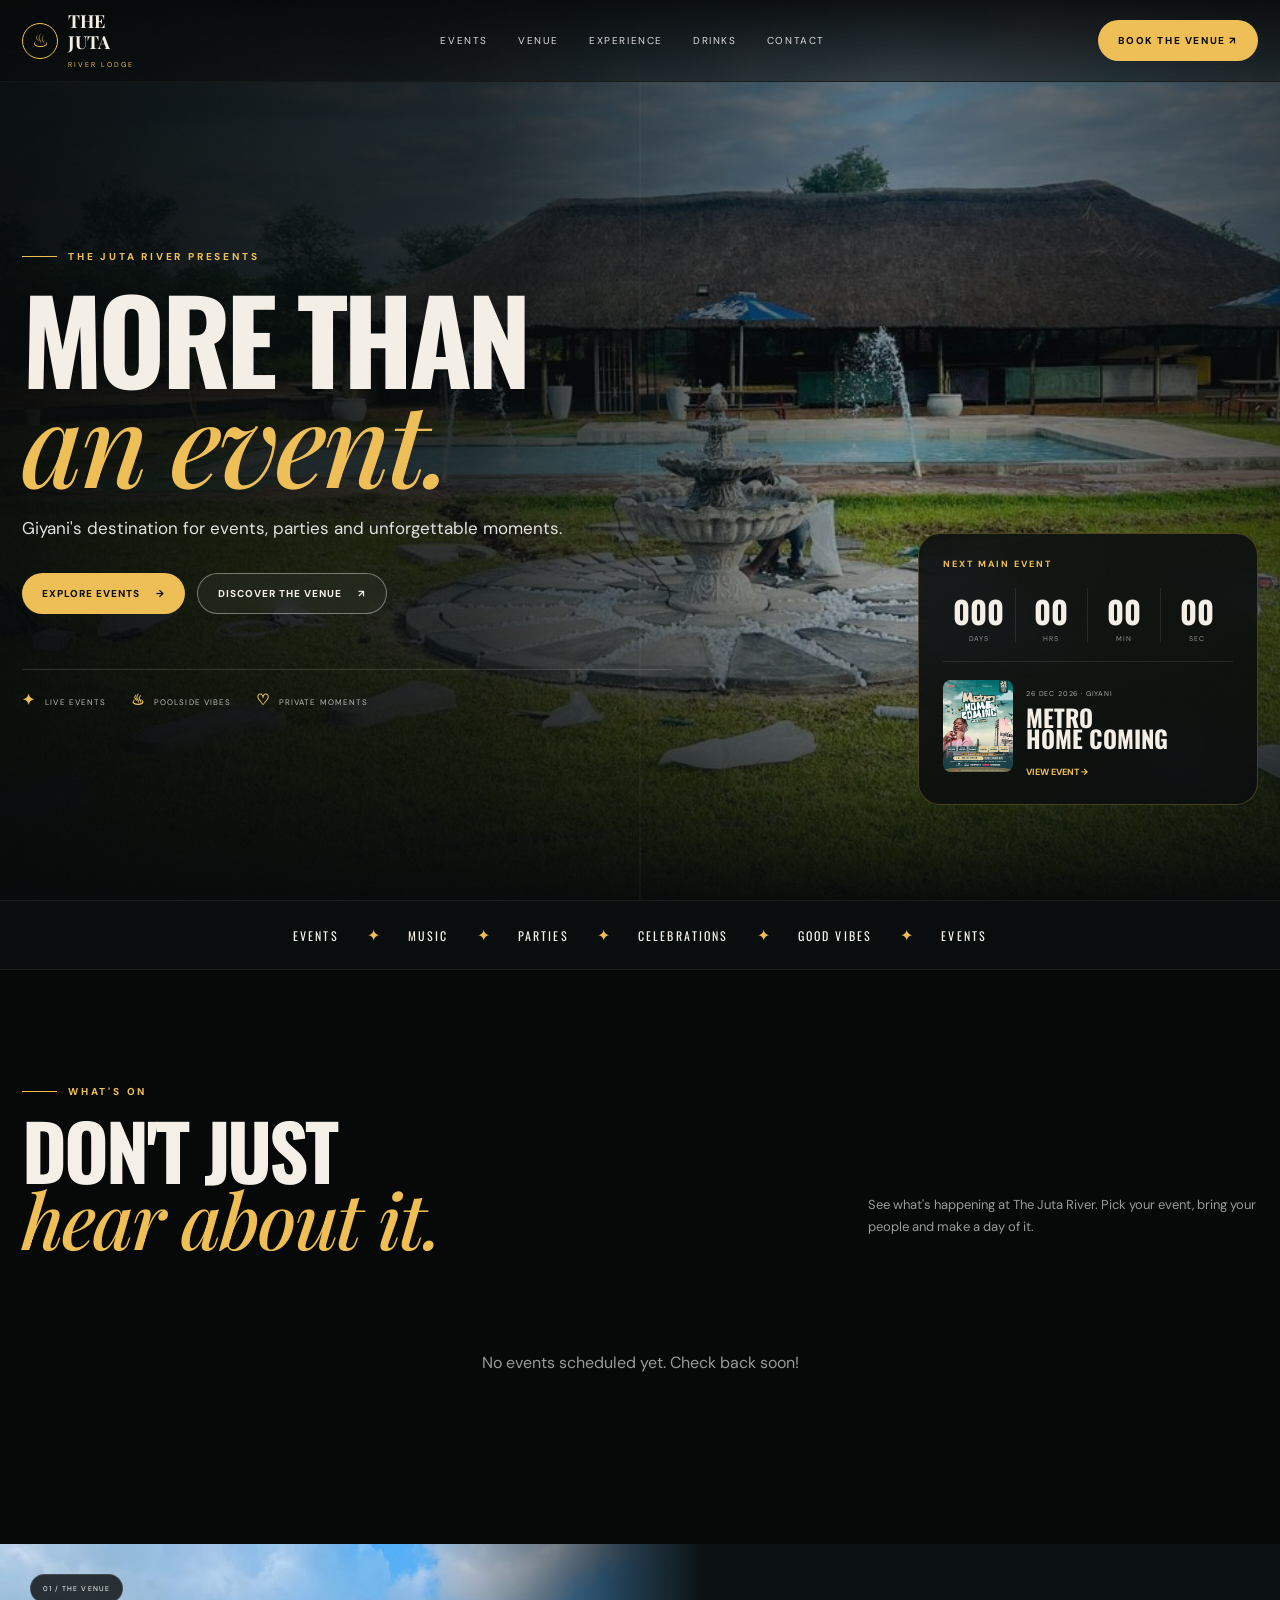
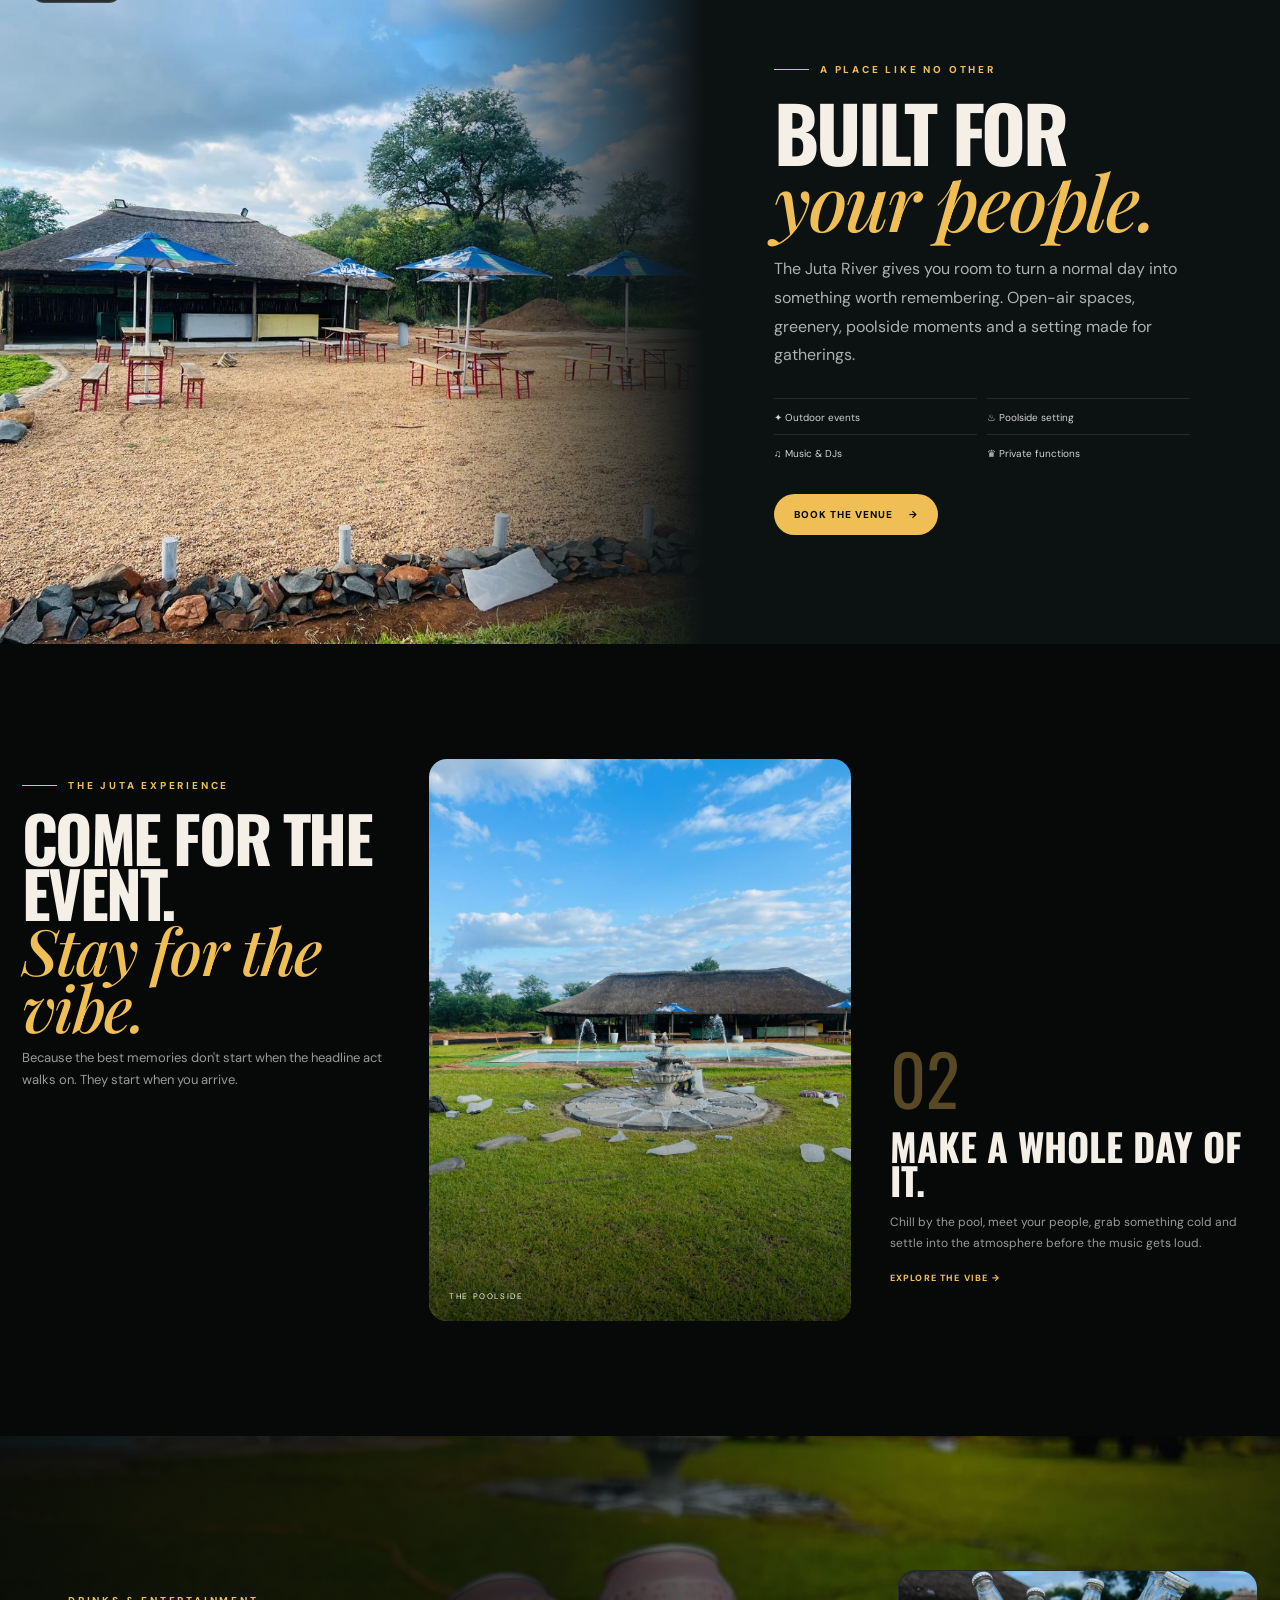
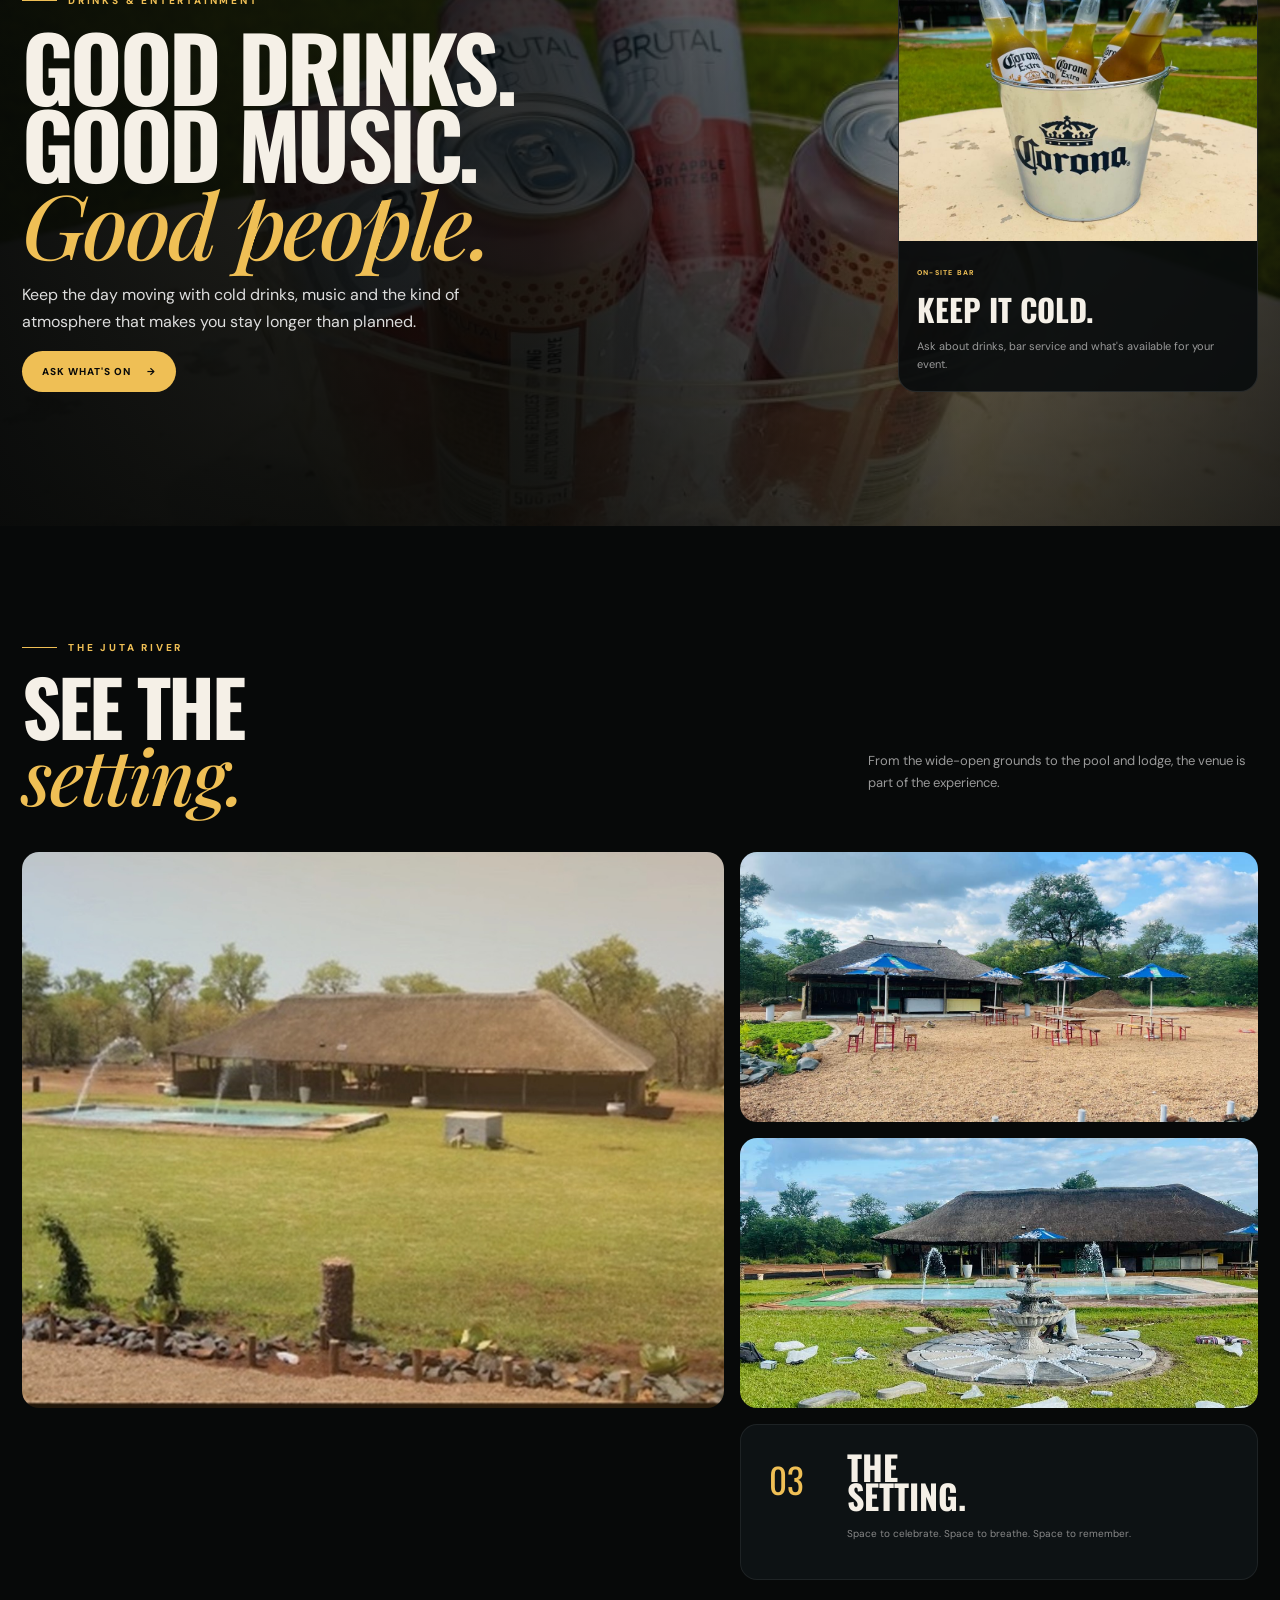
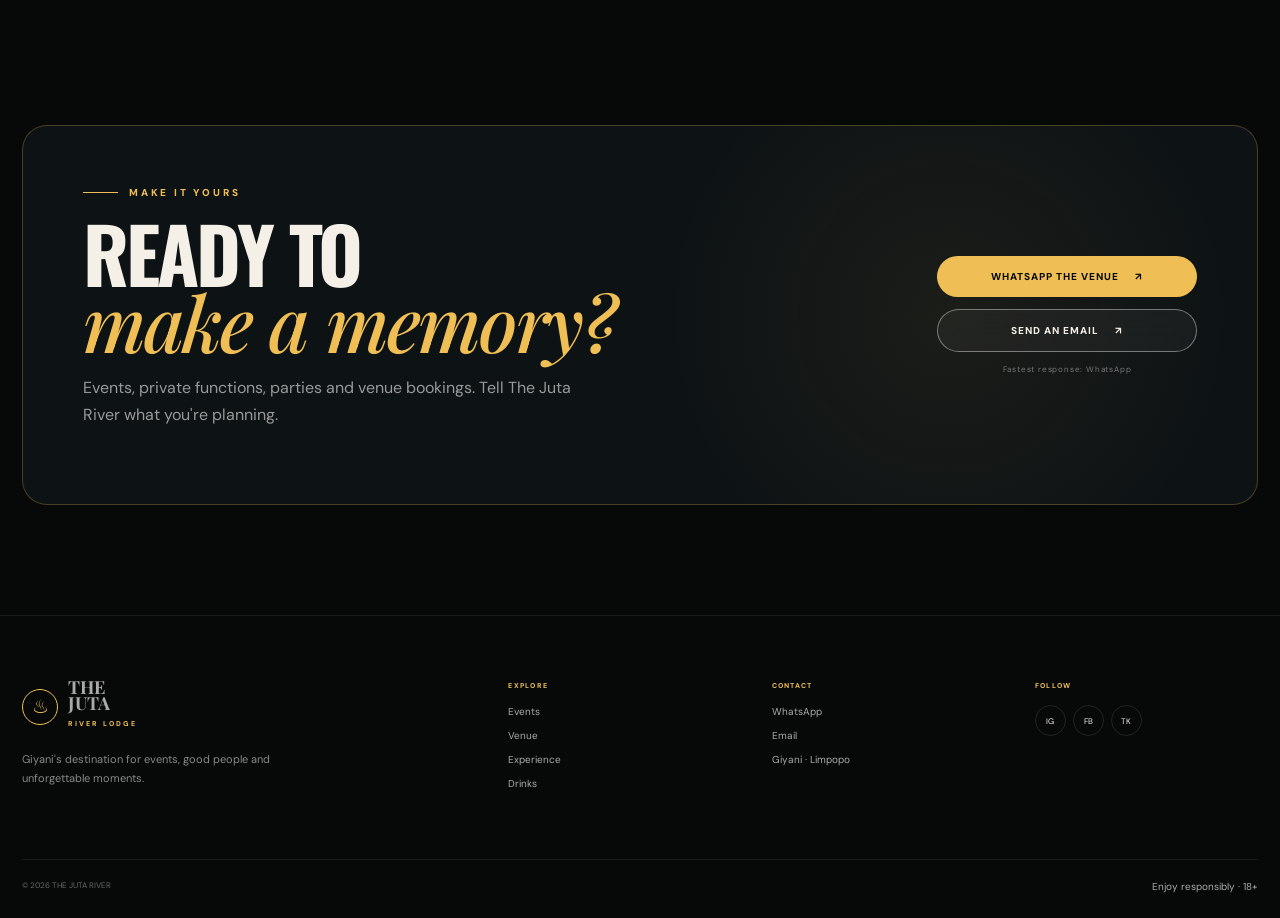
==== commit dca45afc: "added superbase connection" ====
--- a/index.html
+++ b/index.html
@@ -39,8 +39,15 @@
 
 <main id="home">
 <section class="hero">
-  <img class="hero-bg" src="assets/juta-river-pool-and-lodge.jpeg" alt="The Juta River pool and lodge">
-  <div class="hero-dark"></div><div class="hero-lines"></div>
+  <!-- Hero Background - Video or Image -->
+  <div class="hero-bg-container">
+    <!-- Video element (hidden by default) -->
+    <video class="hero-video" id="hero-video" muted loop playsinline autoplay style="display:none;"></video>
+    <!-- Image fallback -->
+    <img class="hero-bg" id="hero-bg-img" src="assets/juta-river-pool-and-lodge.jpeg" alt="The Juta River pool and lodge">
+  </div>
+  <div class="hero-dark"></div>
+  <div class="hero-lines"></div>
   <div class="hero-content">
     <div class="eyebrow"><span></span> THE JUTA RIVER PRESENTS</div>
     <h1>More than<br><em>an event.</em></h1>
@@ -48,10 +55,13 @@
     <div class="hero-actions"><a class="gold-btn" href="#events">Explore events <b>→</b></a><a class="outline-btn" href="#venue">Discover the venue <b>↗</b></a></div>
     <div class="hero-proof"><span><b>✦</b> LIVE EVENTS</span><span><b>♨</b> POOLSIDE VIBES</span><span><b>♡</b> PRIVATE MOMENTS</span></div>
   </div>
-  <aside class="hero-next">
+  <aside class="hero-next" id="hero-event">
     <div class="next-label">NEXT MAIN EVENT</div>
     <div class="timer" data-date="2026-12-26T16:00:00+02:00">
-      <div><b data-days>000</b><small>Days</small></div><div><b data-hours>00</b><small>Hrs</small></div><div><b data-minutes>00</b><small>Min</small></div><div><b data-seconds>00</b><small>Sec</small></div>
+      <div><b data-days>000</b><small>Days</small></div>
+      <div><b data-hours>00</b><small>Hrs</small></div>
+      <div><b data-minutes>00</b><small>Min</small></div>
+      <div><b data-seconds>00</b><small>Sec</small></div>
     </div>
     <div class="next-event">
       <img src="assets/metro-home-coming.jpg" alt="Metro Home Coming event poster">
@@ -68,11 +78,8 @@
     <div><div class="eyebrow"><span></span> WHAT'S ON</div><h2>Don't just<br><em>hear about it.</em></h2></div>
     <p>See what's happening at The Juta River. Pick your event, bring your people and make a day of it.</p>
   </div>
-  <div class="event-scroller">
-    <article class="event-card featured"><div class="poster"><img src="assets/metro-home-coming.jpg" alt="Metro Home Coming"><span class="tag">NEXT</span></div><div class="event-meta"><div class="date"><b>26</b><small>DEC<br>2026</small></div><div><span>METROBEATZ PRESENTS</span><h3>Metro Home Coming</h3><p>Live entertainment · The Juta River</p></div></div><a class="card-link" href="#book">Tickets / enquiry <b>↗</b></a></article>
-    <article class="event-card"><div class="poster"><img src="assets/juta-saturdays.jpg" alt="The Juta Saturdays"></div><div class="event-meta"><div class="date"><b>04</b><small>JUL</small></div><div><span>THE JUTA RIVER PRESENTS</span><h3>Juta Saturdays</h3><p>Music · Food · People · Vibes</p></div></div><a class="card-link" href="#book">Event info <b>↗</b></a></article>
-    <article class="event-card"><div class="poster"><img src="assets/peoples-party.jpg" alt="The People's Party Winter Edition"></div><div class="event-meta"><div class="date"><b>26</b><small>JUN</small></div><div><span>WINTER EDITION</span><h3>People's Party</h3><p>Big energy · Live entertainment</p></div></div><a class="card-link" href="#book">Event info <b>↗</b></a></article>
-    <article class="event-card"><div class="poster"><img src="assets/juta-saturdays-cream.jpg" alt="The Juta Saturdays cream poster"></div><div class="event-meta"><div class="date"><b>11</b><small>JUL</small></div><div><span>THE JUTA RIVER PRESENTS</span><h3>Juta Saturdays</h3><p>Network · Music · Food · Parking</p></div></div><a class="card-link" href="#book">Event info <b>↗</b></a></article>
+  <div class="event-scroller" id="event-list">
+    <!-- Events will be inserted here by event-engine.js -->
   </div>
   <div class="swipe-note">← SWIPE EVENTS →</div>
 </section>
@@ -126,5 +133,6 @@
 <div class="mobile-actions"><a href="#events">Events</a><a href="https://wa.me/27751656082" target="_blank" rel="noopener">WhatsApp</a><a href="#book">Book</a></div>
 <button class="top" aria-label="Back to top">↑</button>
 <script src="script.js"></script>
+<script src="event-engine.js"></script>
 </body>
 </html>
--- a/style.css
+++ b/style.css
@@ -3,3 +3,62 @@
 @media(max-width:1050px){.header{gap:20px}.nav{gap:18px}.header-book{padding:12px 15px}.hero-next{width:310px}.hero-content{width:60vw}.event-scroller{grid-template-columns:repeat(2,1fr)}.poster{height:420px}.experience{grid-template-columns:1fr 1fr}.experience-intro{grid-column:1/-1}.experience-copy{padding:0 0 20px}.drinks-inner{grid-template-columns:1fr 300px;gap:35px}}
 @media(max-width:800px){.header{height:72px;padding:0 18px}.nav,.header-book{display:none}.hamburger{display:flex;margin-left:auto}.mobile-menu{position:fixed;z-index:65;inset:0;background:#070909;display:block;opacity:0;visibility:hidden;transition:.35s}.mobile-menu.open{opacity:1;visibility:visible}.mobile-menu-inner{height:100%;padding:100px 25px 35px;display:flex;flex-direction:column}.menu-top{display:flex;justify-content:space-between;color:#efbf55;font-size:8px;letter-spacing:.18em;border-bottom:1px solid #ffffff18;padding-bottom:20px}.mobile-menu a{font-family:"Oswald";font-size:45px;text-transform:uppercase;border-bottom:1px solid #ffffff13;padding:20px 0;display:flex;justify-content:space-between}.mobile-menu a em{font-family:"DM Sans";font-style:normal;color:#efbf55;font-size:10px;align-self:center}.menu-foot{margin-top:auto;display:flex;justify-content:space-between;color:#777;font-size:7px;letter-spacing:.14em}.hero{padding:115px 20px 190px;align-items:flex-start;min-height:920px}.hero-bg{object-position:57% center}.hero-dark{background:linear-gradient(180deg,#050808d9 0%,#05080870 35%,#050808a8 65%,#050808f5 100%)}.hero-content{width:100%;padding-top:45px}.hero h1{font-size:clamp(64px,18vw,95px);margin:20px 0}.hero-content>p{font-size:15px;max-width:340px}.hero-actions{display:grid;grid-template-columns:1fr;max-width:360px}.gold-btn,.outline-btn{width:100%;padding:16px}.hero-proof{gap:10px;justify-content:space-between;margin-top:30px}.hero-proof span{font-size:7px}.hero-next{left:20px;right:20px;bottom:28px;width:auto;padding:18px}.hero-scroll{display:none}.marquee{height:58px;justify-content:flex-start;padding-left:20px;gap:20px}.section{width:calc(100% - 36px);padding:80px 0}.section-top{display:block;margin-bottom:30px}.section-top>p{margin-top:20px}.section h2{font-size:56px}.event-scroller{display:flex;overflow-x:auto;scroll-snap-type:x mandatory;gap:13px;padding-bottom:12px;margin-right:-18px;padding-right:18px;scrollbar-width:none}.event-scroller::-webkit-scrollbar{display:none}.event-card{min-width:82vw;scroll-snap-align:start}.poster{height:390px}.swipe-note{display:block;text-align:right;color:#666;font-size:7px;letter-spacing:.16em;margin-top:7px}.split-venue{display:block}.venue-image{min-height:430px}.venue-image:after{background:linear-gradient(0deg,#0c1112 0%,transparent 55%)}.venue-copy{padding:25px 20px 75px}.venue-copy h2{font-size:58px}.features{grid-template-columns:1fr}.experience{display:flex;flex-direction:column}.experience-intro{order:0}.experience-photo{order:1;min-height:430px}.experience-copy{order:2;padding:0 8px}.drinks{min-height:900px}.drinks-inner{width:calc(100% - 36px);display:flex;flex-direction:column;align-items:stretch;gap:30px}.drinks-copy{padding-top:80px}.drinks h2{font-size:62px}.drink-side{width:100%}.drink-side img{height:300px}.gallery-grid{display:grid;grid-template-columns:1fr;grid-template-rows:300px 200px 260px auto}.g1{grid-row:auto}.g2{grid-row:auto}.gallery-note{grid-column:auto}.book-card{padding:35px 24px;display:block}.book-actions{width:100%;margin-top:28px}footer{grid-template-columns:1fr 1fr;padding:55px 20px 90px}.footer-brand{grid-column:1/-1}.footer-bottom{grid-column:1/-1;display:block;line-height:2}.footer-bottom span{display:block}.mobile-actions{position:fixed;z-index:55;bottom:0;left:0;right:0;display:grid;grid-template-columns:repeat(3,1fr);height:60px;padding-bottom:env(safe-area-inset-bottom);background:#080b0bf2;border-top:1px solid #ffffff18;backdrop-filter:blur(15px)}.mobile-actions a{display:grid;place-items:center;font-size:8px;text-transform:uppercase;letter-spacing:.12em;color:#ddd;border-right:1px solid #ffffff0d}.mobile-actions a:last-child{color:#080909;background:#efbf55}.top{bottom:75px;right:15px}}
 @media(prefers-reduced-motion:reduce){html{scroll-behavior:auto}*{transition:none!important}}
+
+/* Hero Video Background */
+.hero-bg-container {
+  position: absolute;
+  inset: 0;
+  overflow: hidden;
+  z-index: 0;
+}
+
+.hero-video {
+  position: absolute;
+  inset: 0;
+  width: 100%;
+  height: 100%;
+  object-fit: cover;
+  z-index: 1;
+}
+
+.hero-bg {
+  position: absolute;
+  inset: 0;
+  height: 100%;
+  width: 100%;
+  object-fit: cover;
+  object-position: center 55%;
+  transform: scale(1.03);
+  z-index: 0;
+}
+
+.hero-video.show {
+  display: block !important;
+  z-index: 2;
+}
+
+.hero-bg.hide {
+  opacity: 0;
+}
+
+/* Ensure overlays are above video */
+.hero-dark {
+  z-index: 3;
+  position: absolute;
+  inset: 0;
+}
+
+.hero-lines {
+  z-index: 3;
+  position: absolute;
+  inset: 0;
+}
+
+.hero-content {
+  z-index: 4;
+  position: relative;
+}
+
+.hero-next {
+  z-index: 4;
+}
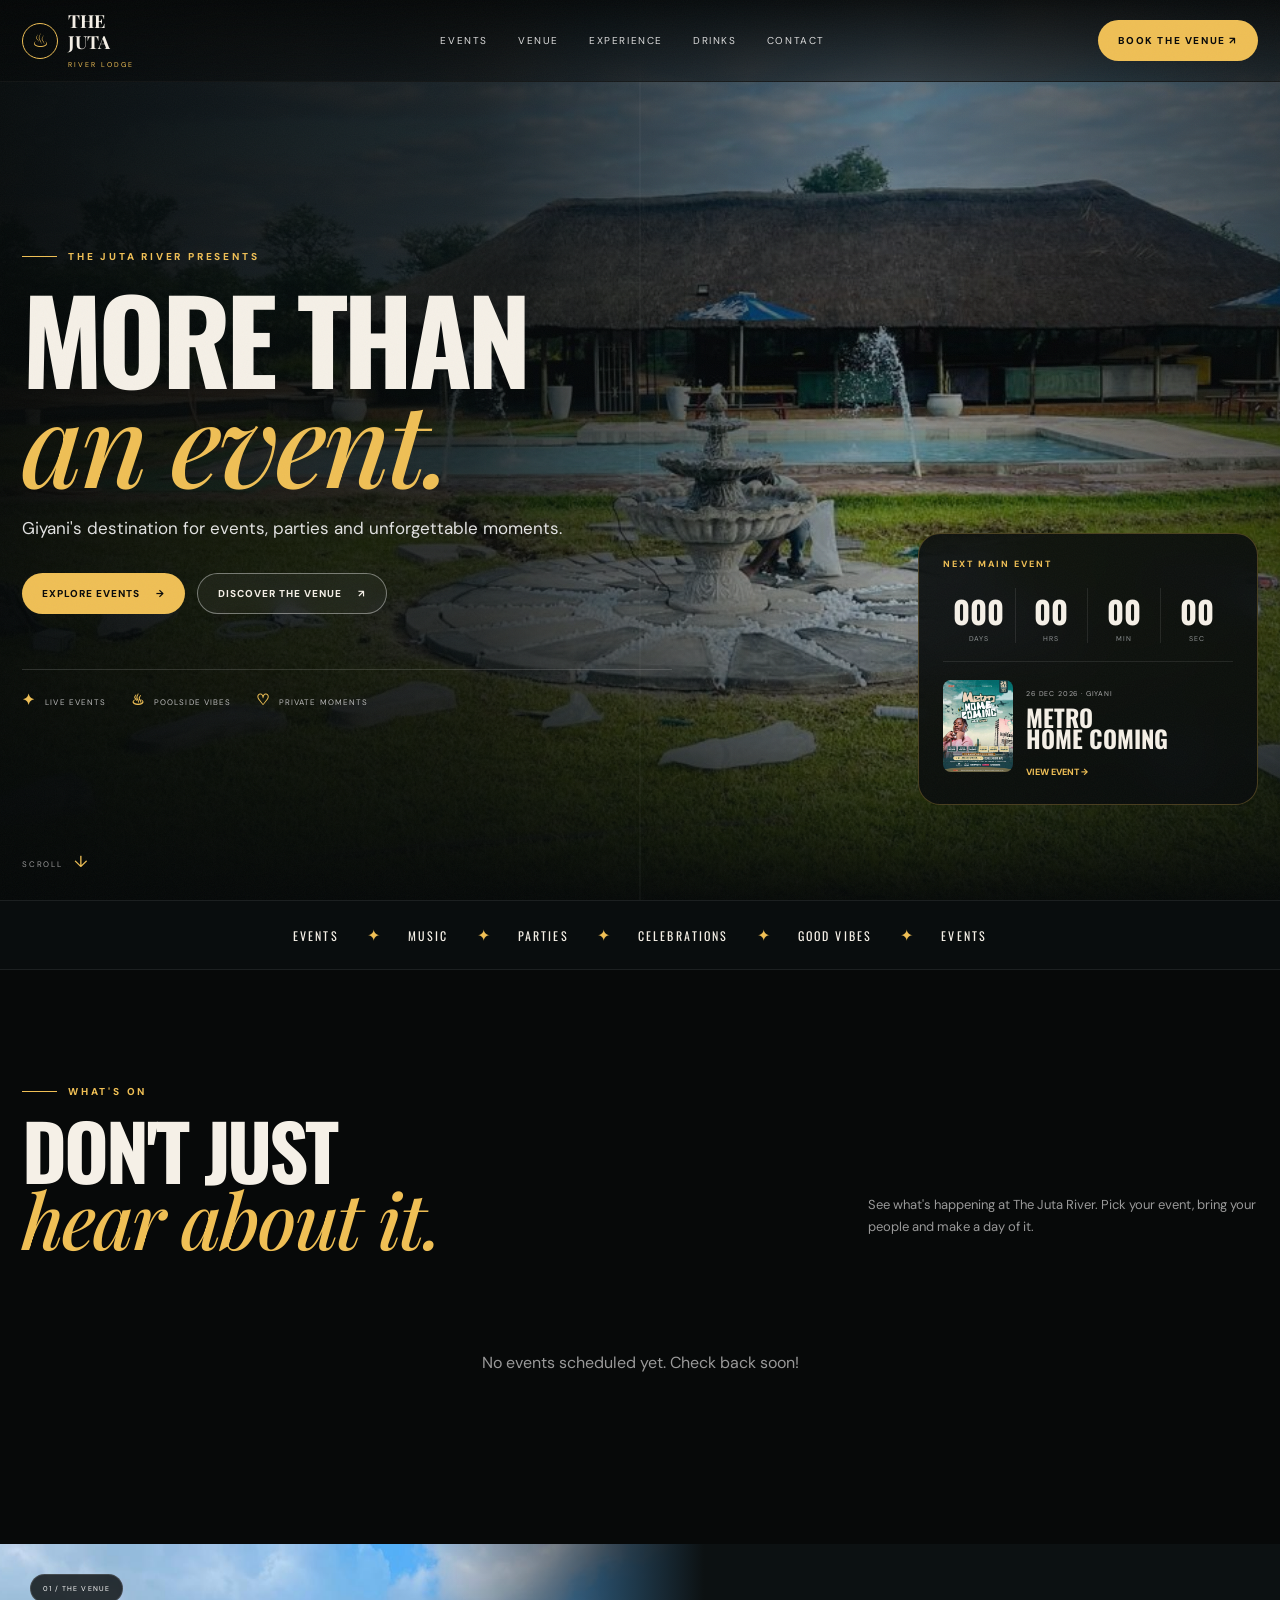
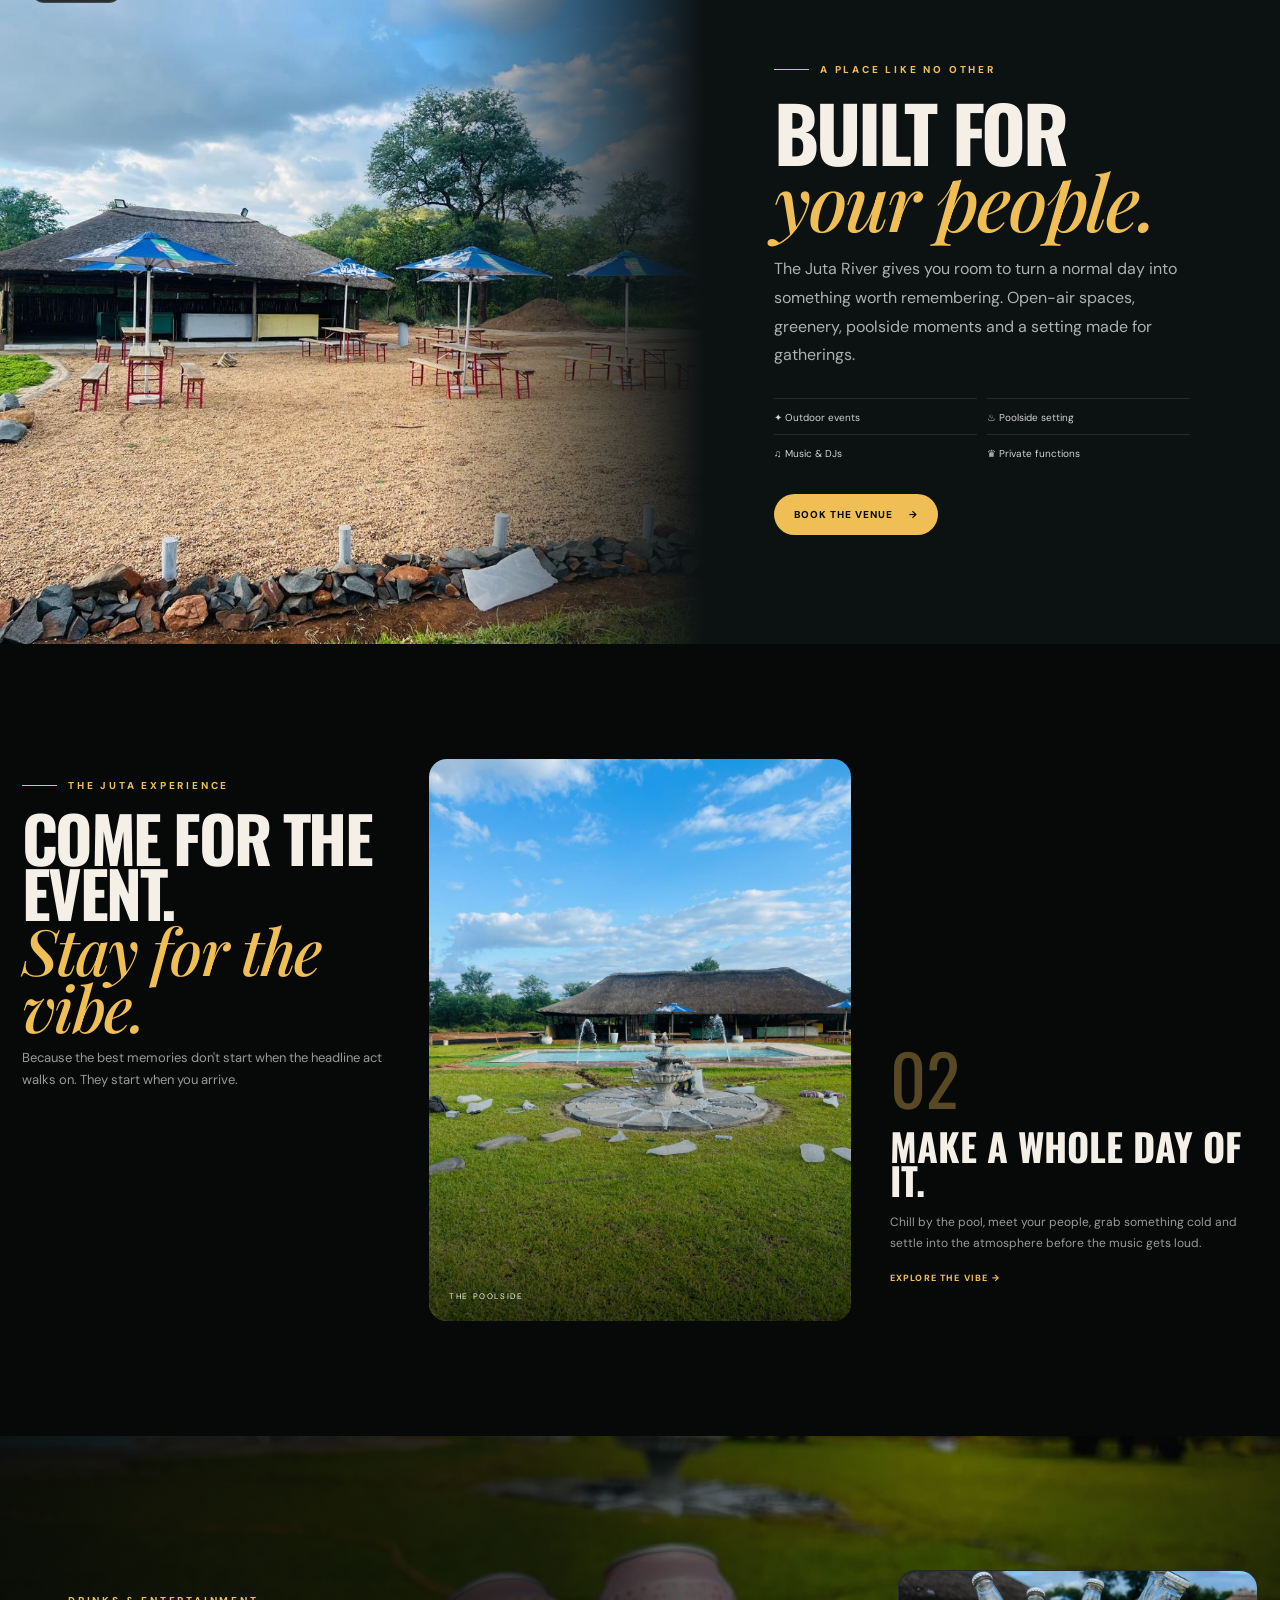
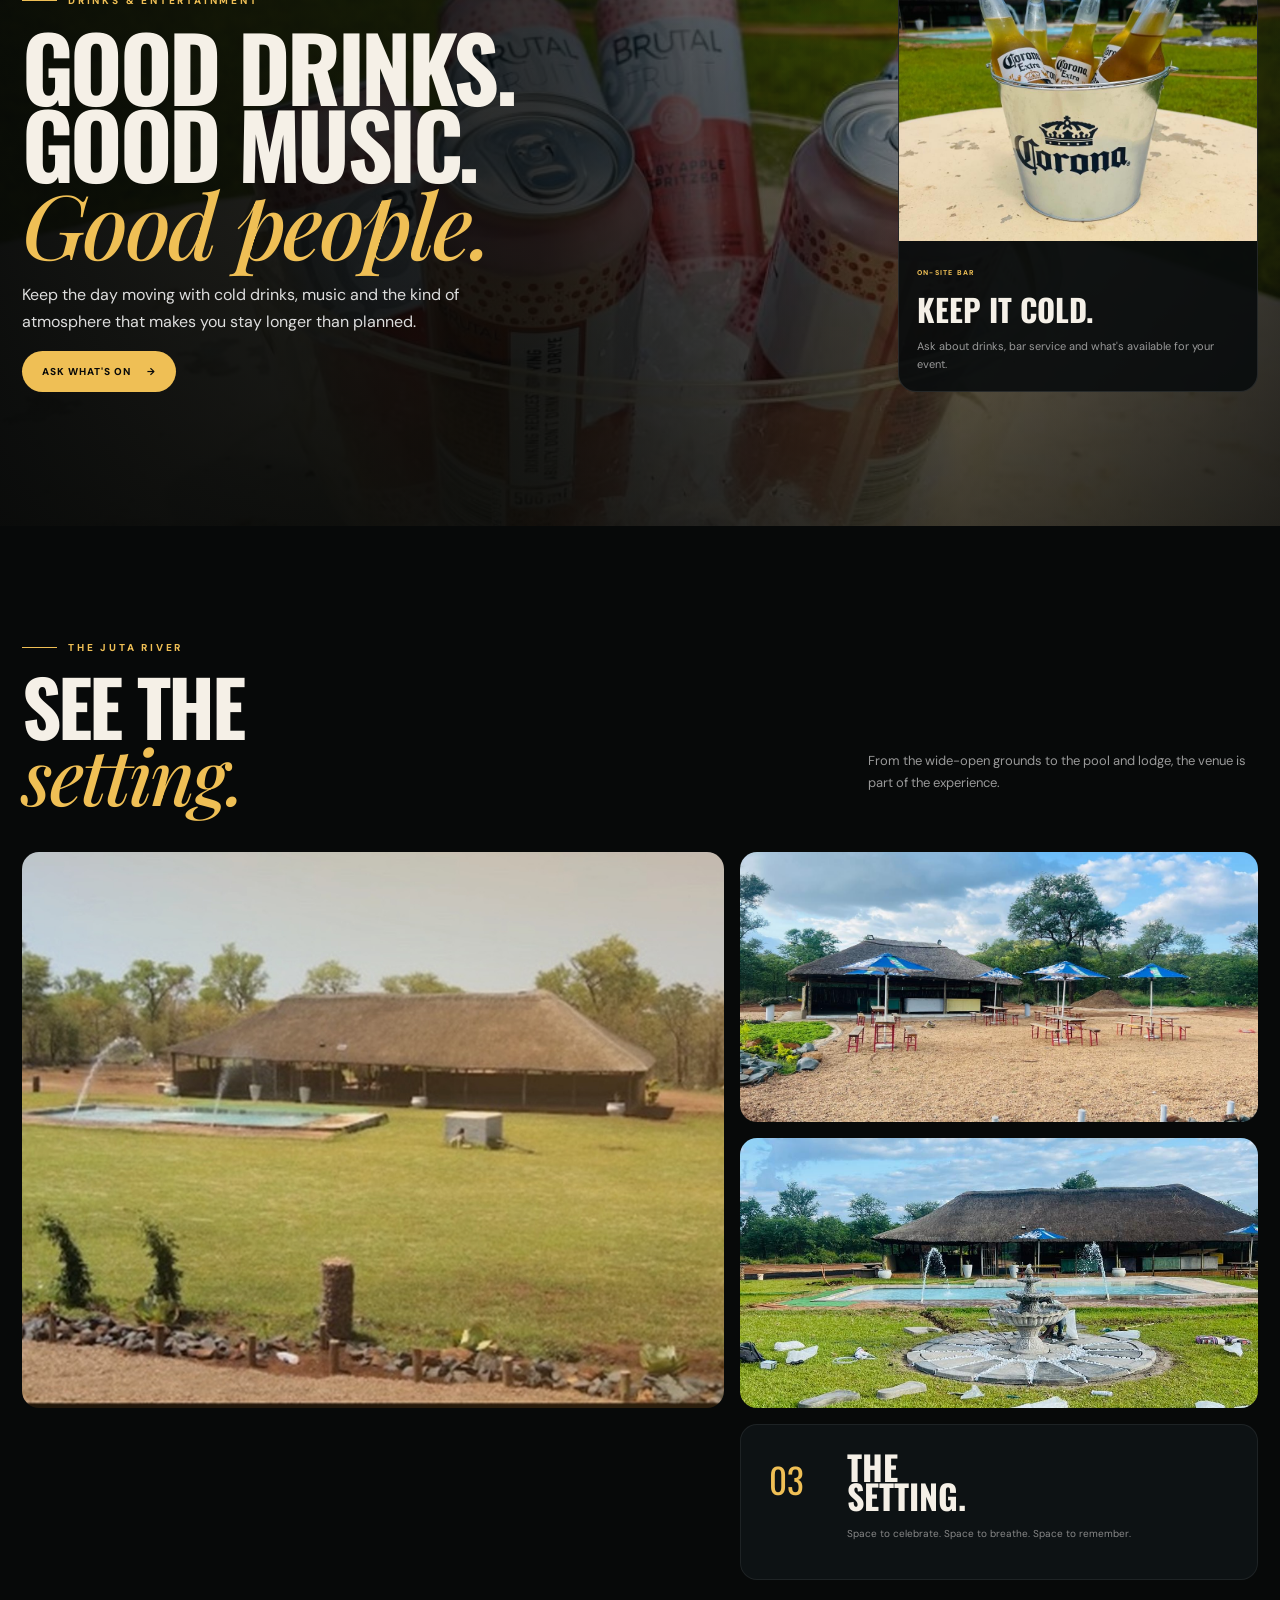
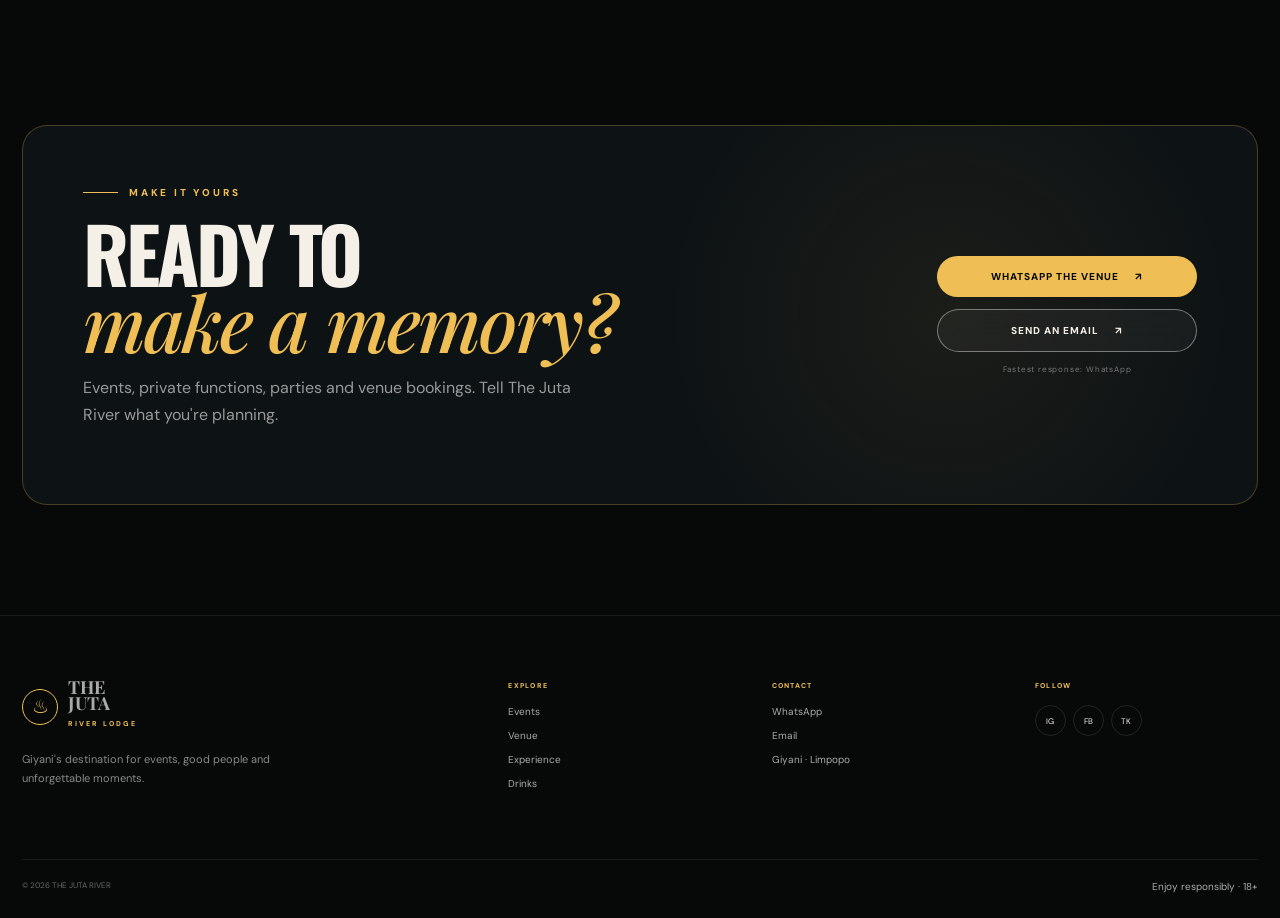
==== commit adad59a0: "Optimized: video preload, faster rendering, autoplay fixed" ====
--- a/index.html
+++ b/index.html
@@ -41,8 +41,8 @@
 <section class="hero">
   <!-- Hero Background - Video or Image -->
   <div class="hero-bg-container">
-    <!-- Video element (hidden by default) -->
-    <video class="hero-video" id="hero-video" muted loop playsinline autoplay style="display:none;"></video>
+    <!-- Video element with preload for fast loading -->
+    <video class="hero-video" id="hero-video" muted loop playsinline autoplay preload="auto" style="display:none;"></video>
     <!-- Image fallback -->
     <img class="hero-bg" id="hero-bg-img" src="assets/juta-river-pool-and-lodge.jpeg" alt="The Juta River pool and lodge">
   </div>
--- a/style.css
+++ b/style.css
@@ -1,64 +1,164 @@
-*{box-sizing:border-box}html{scroll-behavior:smooth;scroll-padding-top:86px}body{margin:0;background:#070909;color:#f5f0e7;font-family:"DM Sans",sans-serif;overflow-x:hidden}body.lock{overflow:hidden}a{color:inherit;text-decoration:none}img{display:block;width:100%}button{font:inherit}.grain{position:fixed;inset:0;z-index:80;pointer-events:none;opacity:.035;background-image:url("data:image/svg+xml,%3Csvg xmlns='http://www.w3.org/2000/svg' width='160' height='160'%3E%3Cfilter id='n'%3E%3CfeTurbulence baseFrequency='.9' numOctaves='3' stitchTiles='stitch' type='fractalNoise'/%3E%3C/filter%3E%3Crect width='100%25' height='100%25' filter='url(%23n)'/%3E%3C/svg%3E")}.progress{height:3px;position:fixed;z-index:100;top:0;left:0;right:0}.progress span{display:block;height:100%;width:0;background:#efbf55}.header{position:fixed;z-index:70;top:0;left:0;right:0;height:82px;padding:0 max(22px,calc((100% - 1280px)/2));display:flex;align-items:center;gap:45px;background:linear-gradient(#050707e8,#0507077a);border-bottom:1px solid #ffffff0d;backdrop-filter:blur(16px)}.brand{display:flex;align-items:center;gap:10px;min-width:145px}.brand-icon{width:36px;height:36px;border:1px solid #efbf55;border-radius:50%;display:grid;place-items:center;color:#efbf55;font-size:19px}.brand b{font-family:"Playfair Display";font-size:18px;line-height:.75}.brand small{display:block;color:#efbf55;font-size:7px;letter-spacing:.28em;margin-top:6px}.nav{display:flex;justify-content:center;gap:30px;flex:1}.nav a,.header-book{font-size:10px;text-transform:uppercase;letter-spacing:.16em;color:#ddd}.nav a{position:relative;padding:8px 0}.nav a:after{content:"";position:absolute;left:0;bottom:2px;width:0;height:1px;background:#efbf55;transition:.3s}.nav a:hover:after{width:100%}.header-book,.gold-btn{background:#efbf55;color:#080909;border-radius:999px;padding:14px 20px;font-weight:800;transition:.25s}.header-book:hover,.gold-btn:hover{transform:translateY(-3px);box-shadow:0 15px 35px #efbf5530}.hamburger{display:none;background:none;border:0;color:#fff;width:44px;height:44px;flex-direction:column;justify-content:center;gap:5px}.hamburger i{display:block;width:21px;height:2px;background:#fff;margin:auto}.mobile-menu{display:none}.hero{min-height:100svh;position:relative;display:flex;align-items:center;overflow:hidden;padding:130px max(22px,calc((100% - 1280px)/2)) 70px}.hero-bg{position:absolute;inset:0;height:100%;object-fit:cover;object-position:center 55%;transform:scale(1.03)}.hero-dark{position:absolute;inset:0;background:linear-gradient(90deg,#050808f5 0%,#050808c9 37%,#05080844 70%,#0508089c 100%),linear-gradient(0deg,#050808f8 0%,transparent 34%,#05080855 100%)}.hero-lines{position:absolute;inset:0;background:linear-gradient(90deg,transparent 49.9%,#ffffff0c 50%,transparent 50.1%)}.hero-content{position:relative;z-index:2;width:min(700px,58vw)}.eyebrow{display:flex;align-items:center;gap:11px;color:#efbf55;font-size:10px;font-weight:800;letter-spacing:.28em;text-transform:uppercase}.eyebrow span{height:1px;width:35px;background:#efbf55}.hero h1,.section h2,.venue-copy h2,.drinks h2,.book h2{font-family:"Oswald";text-transform:uppercase;letter-spacing:-.04em;line-height:.86}.hero h1{font-size:clamp(65px,9vw,125px);margin:25px 0}.hero h1 em,.section h2 em,.venue-copy h2 em,.drinks h2 em,.book h2 em{font-family:"Playfair Display";font-weight:500;color:#efbf55;text-transform:none;letter-spacing:-.03em}.hero-content>p{font-size:17px;line-height:1.6;color:#e2e2e2;max-width:550px}.hero-actions{display:flex;gap:12px;margin-top:30px;flex-wrap:wrap}.gold-btn,.outline-btn{display:inline-flex;align-items:center;justify-content:center;gap:16px;text-transform:uppercase;letter-spacing:.1em;font-size:10px;font-weight:800}.outline-btn{border:1px solid #ffffff66;background:#ffffff0b;border-radius:999px;padding:13px 20px;backdrop-filter:blur(10px)}.hero-proof{display:flex;gap:24px;margin-top:55px;padding-top:20px;border-top:1px solid #ffffff24;max-width:650px}.hero-proof span{font-size:8px;letter-spacing:.14em;color:#bbb}.hero-proof b{color:#efbf55;font-size:15px;margin-right:6px}.hero-next{position:absolute;z-index:2;right:max(22px,calc((100% - 1280px)/2));bottom:95px;width:340px;padding:24px;background:#090d0de6;border:1px solid #efbf5544;border-radius:22px;backdrop-filter:blur(18px)}.next-label{font-size:9px;letter-spacing:.22em;color:#efbf55;font-weight:800}.timer{display:grid;grid-template-columns:repeat(4,1fr);margin:18px 0;border-bottom:1px solid #ffffff17;padding-bottom:18px}.timer div{text-align:center;border-right:1px solid #ffffff18}.timer div:last-child{border:0}.timer b{font-family:"Oswald";font-size:31px}.timer small{display:block;color:#8e9293;font-size:7px;text-transform:uppercase;letter-spacing:.12em}.next-event{display:flex;gap:13px}.next-event img{width:70px;height:92px;object-fit:cover;border-radius:8px}.next-event span{font-size:7px;letter-spacing:.12em;color:#aaa}.next-event strong{display:block;font-family:"Oswald";font-size:24px;line-height:.9;text-transform:uppercase;margin:6px 0 9px}.next-event a{font-size:9px;color:#efbf55;text-transform:uppercase;font-weight:800}.hero-scroll{position:absolute;z-index:2;bottom:28px;left:max(22px,calc((100% - 1280px)/2));font-size:8px;letter-spacing:.22em;color:#999}.hero-scroll span{color:#efbf55;font-size:16px;margin-left:8px}.marquee{height:70px;border-block:1px solid #ffffff14;display:flex;align-items:center;justify-content:center;gap:28px;overflow:hidden;white-space:nowrap;background:#090d0e}.marquee div{font-family:"Oswald";font-size:12px;letter-spacing:.18em}.marquee i{color:#efbf55;font-style:normal}.section{width:min(1280px,calc(100% - 44px));margin:auto;padding:115px 0}.section-top{display:flex;justify-content:space-between;align-items:end;gap:50px;margin-bottom:45px}.section-top>p{max-width:390px;color:#999;line-height:1.7;font-size:13px}.section h2{font-size:clamp(52px,6vw,80px);margin:18px 0 0}.event-scroller{display:grid;grid-template-columns:repeat(4,1fr);gap:18px}.event-card{background:#0d1214;border:1px solid #ffffff12;border-radius:18px;overflow:hidden;transition:.35s}.event-card:hover{transform:translateY(-7px);border-color:#efbf5555;box-shadow:0 25px 60px #0008}.poster{height:430px;position:relative;overflow:hidden;background:#111}.poster img{height:100%;object-fit:cover;transition:.6s}.event-card:hover .poster img{transform:scale(1.04)}.tag{position:absolute;top:13px;left:13px;background:#efbf55;color:#080909;border-radius:99px;padding:7px 10px;font-size:8px;font-weight:800;letter-spacing:.13em}.event-meta{display:grid;grid-template-columns:54px 1fr;gap:13px;padding:18px 17px 12px}.date{height:54px;border:1px solid #efbf5570;border-radius:10px;display:grid;place-items:center;text-align:center}.date b{font-family:"Oswald";font-size:23px;line-height:.8}.date small{font-size:6px;color:#efbf55;letter-spacing:.12em}.event-meta span,.drink-side>div>span{font-size:7px;color:#efbf55;letter-spacing:.17em;font-weight:800}.event-meta h3{font-family:"Oswald";font-size:24px;text-transform:uppercase;line-height:.9;margin:5px 0}.event-meta p{font-size:9px;color:#8e9294;margin:0}.card-link{display:flex;justify-content:space-between;padding:13px 17px 17px;color:#efbf55;text-transform:uppercase;letter-spacing:.12em;font-size:8px;font-weight:800}.swipe-note{display:none}.split-venue{display:grid;grid-template-columns:1.1fr .9fr;min-height:700px;background:#0c1112}.venue-image{position:relative;min-height:620px;overflow:hidden}.venue-image img{height:100%;object-fit:cover}.venue-image:after{content:"";position:absolute;inset:0;background:linear-gradient(90deg,transparent 60%,#0c1112)}.image-label{position:absolute;z-index:2;left:30px;top:30px;color:#fff;background:#080a0acc;border:1px solid #ffffff22;padding:9px 12px;border-radius:99px;font-size:7px;letter-spacing:.15em}.venue-copy{padding:100px max(40px,7vw) 90px 70px;align-self:center}.venue-copy h2{font-size:clamp(55px,6vw,86px);margin:22px 0}.venue-copy>p{color:#aeb1b2;line-height:1.8;max-width:520px}.features{display:grid;grid-template-columns:1fr 1fr;gap:10px;margin:28px 0 34px}.features span{border-top:1px solid #ffffff1a;padding-top:12px;color:#d4d4d4;font-size:10px}.experience{display:grid;grid-template-columns:1fr 1.1fr 1fr;gap:24px;align-items:stretch}.experience-intro{padding-top:20px}.experience-intro h2{font-size:clamp(50px,5vw,70px)}.experience-intro p{color:#999;line-height:1.7;font-size:13px;max-width:360px}.experience-photo{min-height:500px;position:relative;overflow:hidden;border-radius:18px}.experience-photo img{height:100%;object-fit:cover}.experience-photo:after{content:"";position:absolute;inset:0;background:linear-gradient(0deg,#000a,transparent 50%)}.experience-photo span{position:absolute;z-index:2;left:20px;bottom:20px;font-size:8px;letter-spacing:.2em}.experience-copy{align-self:end;padding:0 15px 35px}.experience-copy .number{font-family:"Oswald";font-size:70px;color:#efbf55;opacity:.35}.experience-copy h3{font-family:"Oswald";font-size:38px;text-transform:uppercase;line-height:.9;margin:0 0 15px}.experience-copy p{color:#999;line-height:1.7;font-size:12px}.experience-copy a{color:#efbf55;text-transform:uppercase;font-size:9px;letter-spacing:.13em;font-weight:800}.drinks{min-height:690px;position:relative;overflow:hidden;display:flex;align-items:center}.drinks-bg{position:absolute;inset:0}.drinks-bg img{height:100%;object-fit:cover;object-position:center 42%;filter:saturate(1.05)}.drinks-overlay{position:absolute;inset:0;background:linear-gradient(90deg,#050707ee 0%,#050707c2 42%,#05070744 75%,#050707a0),linear-gradient(0deg,#050707aa,transparent)}.drinks-inner{position:relative;z-index:2;width:min(1280px,calc(100% - 44px));margin:auto;display:grid;grid-template-columns:1fr 360px;gap:80px;align-items:end}.drinks h2{font-size:clamp(58px,7vw,95px);margin:20px 0}.drinks-copy p{color:#ddd;line-height:1.7;max-width:470px}.drink-side{background:#090d0ee8;border:1px solid #ffffff1b;border-radius:18px;overflow:hidden}.drink-side img{height:270px;object-fit:cover}.drink-side>div{padding:18px}.drink-side h3{font-family:"Oswald";text-transform:uppercase;font-size:31px;margin:6px 0}.drink-side p{color:#999;font-size:11px;line-height:1.6;margin:0}.gallery-grid{display:grid;grid-template-columns:1.15fr .85fr;grid-template-rows:270px 270px;gap:16px}.gallery-grid figure{margin:0;overflow:hidden;border-radius:17px}.gallery-grid img{height:100%;object-fit:cover;transition:.6s}.gallery-grid figure:hover img{transform:scale(1.04)}.g1{grid-row:1/3}.g2 img{object-position:center}.gallery-note{grid-column:2;background:#0d1214;border:1px solid #ffffff12;border-radius:17px;padding:28px;display:grid;grid-template-columns:60px 1fr;align-content:center;gap:5px 18px}.gallery-note span{font-family:"Oswald";color:#efbf55;font-size:35px;grid-row:1/3}.gallery-note strong{font-family:"Oswald";font-size:34px;line-height:.85;text-transform:uppercase}.gallery-note p{grid-column:2;color:#888;font-size:10px;line-height:1.5}.book{padding-top:30px;padding-bottom:110px}.book-card{border:1px solid #efbf5544;border-radius:25px;padding:60px;display:flex;justify-content:space-between;align-items:center;gap:50px;background:radial-gradient(circle at 75% 50%,#efbf5510,transparent 30%),#0d1214}.book h2{font-size:clamp(52px,6vw,80px);margin:20px 0}.book-card p{color:#999;max-width:520px;line-height:1.7}.book-actions{display:flex;flex-direction:column;align-items:stretch;gap:12px;width:260px}.book-actions small{text-align:center;color:#777;font-size:8px;letter-spacing:.1em}.book-actions .outline-btn{padding:14px}footer{border-top:1px solid #ffffff12;padding:65px max(22px,calc((100% - 1280px)/2)) 25px;display:grid;grid-template-columns:2fr 1fr 1fr 1fr;gap:40px}.footer-brand p{color:#888;max-width:280px;font-size:11px;line-height:1.7;margin-top:18px}footer>div:not(.footer-brand):not(.footer-bottom){display:flex;flex-direction:column;gap:11px}footer small{color:#efbf55;letter-spacing:.18em;font-size:7px;font-weight:800;margin-bottom:4px}footer>div>a,footer>div>span{font-size:10px;color:#aaa}.social{display:flex!important;flex-direction:row!important;gap:7px!important}.social a{width:31px;height:31px;border:1px solid #ffffff1b;border-radius:50%;display:grid;place-items:center;font-size:8px}.footer-bottom{grid-column:1/-1;border-top:1px solid #ffffff12;padding-top:20px;margin-top:20px;color:#666;font-size:8px;display:flex;justify-content:space-between}.mobile-actions{display:none}.top{position:fixed;right:20px;bottom:20px;z-index:60;width:42px;height:42px;border:1px solid #ffffff22;border-radius:50%;background:#0b0e0ee8;color:#efbf55;opacity:0;pointer-events:none;transition:.25s}.top.show{opacity:1;pointer-events:auto}
+*{box-sizing:border-box}html{scroll-behavior:smooth;scroll-padding-top:86px}body{margin:0;background:#070909;color:#f5f0e7;font-family:"DM Sans",sans-serif;overflow-x:hidden}body.lock{overflow:hidden}a{color:inherit;text-decoration:none}img{display:block;width:100%}button{font:inherit}.grain{position:fixed;inset:0;z-index:80;pointer-events:none;opacity:.035;background-image:url("data:image/svg+xml,%3Csvg xmlns='http://www.w3.org/2000/svg' width='160' height='160'%3E%3Cfilter id='n'%3E%3CfeTurbulence baseFrequency='.9' numOctaves='3' stitchTiles='stitch' type='fractalNoise'/%3E%3C/filter%3E%3Crect width='100%25' height='100%25' filter='url(%23n)'/%3E%3C/svg%3E")}.progress{height:3px;position:fixed;z-index:100;top:0;left:0;right:0}.progress span{display:block;height:100%;width:0;background:#efbf55}.header{position:fixed;z-index:70;top:0;left:0;right:0;height:82px;padding:0 max(22px,calc((100% - 1280px)/2));display:flex;align-items:center;gap:45px;background:linear-gradient(#050707e8,#0507077a);border-bottom:1px solid #ffffff0d;backdrop-filter:blur(16px)}.brand{display:flex;align-items:center;gap:10px;min-width:145px}.brand-icon{width:36px;height:36px;border:1px solid #efbf55;border-radius:50%;display:grid;place-items:center;color:#efbf55;font-size:19px}.brand b{font-family:"Playfair Display";font-size:18px;line-height:.75}.brand small{display:block;color:#efbf55;font-size:7px;letter-spacing:.28em;margin-top:6px}.nav{display:flex;justify-content:center;gap:30px;flex:1}.nav a,.header-book{font-size:10px;text-transform:uppercase;letter-spacing:.16em;color:#ddd}.nav a{position:relative;padding:8px 0}.nav a:after{content:"";position:absolute;left:0;bottom:2px;width:0;height:1px;background:#efbf55;transition:.3s}.nav a:hover:after{width:100%}.header-book,.gold-btn{background:#efbf55;color:#080909;border-radius:999px;padding:14px 20px;font-weight:800;transition:.25s}.header-book:hover,.gold-btn:hover{transform:translateY(-3px);box-shadow:0 15px 35px #efbf5530}.hamburger{display:none;background:none;border:0;color:#fff;width:44px;height:44px;flex-direction:column;justify-content:center;gap:5px}.hamburger i{display:block;width:21px;height:2px;background:#fff;margin:auto}.mobile-menu{display:none}
 
-@media(max-width:1050px){.header{gap:20px}.nav{gap:18px}.header-book{padding:12px 15px}.hero-next{width:310px}.hero-content{width:60vw}.event-scroller{grid-template-columns:repeat(2,1fr)}.poster{height:420px}.experience{grid-template-columns:1fr 1fr}.experience-intro{grid-column:1/-1}.experience-copy{padding:0 0 20px}.drinks-inner{grid-template-columns:1fr 300px;gap:35px}}
-@media(max-width:800px){.header{height:72px;padding:0 18px}.nav,.header-book{display:none}.hamburger{display:flex;margin-left:auto}.mobile-menu{position:fixed;z-index:65;inset:0;background:#070909;display:block;opacity:0;visibility:hidden;transition:.35s}.mobile-menu.open{opacity:1;visibility:visible}.mobile-menu-inner{height:100%;padding:100px 25px 35px;display:flex;flex-direction:column}.menu-top{display:flex;justify-content:space-between;color:#efbf55;font-size:8px;letter-spacing:.18em;border-bottom:1px solid #ffffff18;padding-bottom:20px}.mobile-menu a{font-family:"Oswald";font-size:45px;text-transform:uppercase;border-bottom:1px solid #ffffff13;padding:20px 0;display:flex;justify-content:space-between}.mobile-menu a em{font-family:"DM Sans";font-style:normal;color:#efbf55;font-size:10px;align-self:center}.menu-foot{margin-top:auto;display:flex;justify-content:space-between;color:#777;font-size:7px;letter-spacing:.14em}.hero{padding:115px 20px 190px;align-items:flex-start;min-height:920px}.hero-bg{object-position:57% center}.hero-dark{background:linear-gradient(180deg,#050808d9 0%,#05080870 35%,#050808a8 65%,#050808f5 100%)}.hero-content{width:100%;padding-top:45px}.hero h1{font-size:clamp(64px,18vw,95px);margin:20px 0}.hero-content>p{font-size:15px;max-width:340px}.hero-actions{display:grid;grid-template-columns:1fr;max-width:360px}.gold-btn,.outline-btn{width:100%;padding:16px}.hero-proof{gap:10px;justify-content:space-between;margin-top:30px}.hero-proof span{font-size:7px}.hero-next{left:20px;right:20px;bottom:28px;width:auto;padding:18px}.hero-scroll{display:none}.marquee{height:58px;justify-content:flex-start;padding-left:20px;gap:20px}.section{width:calc(100% - 36px);padding:80px 0}.section-top{display:block;margin-bottom:30px}.section-top>p{margin-top:20px}.section h2{font-size:56px}.event-scroller{display:flex;overflow-x:auto;scroll-snap-type:x mandatory;gap:13px;padding-bottom:12px;margin-right:-18px;padding-right:18px;scrollbar-width:none}.event-scroller::-webkit-scrollbar{display:none}.event-card{min-width:82vw;scroll-snap-align:start}.poster{height:390px}.swipe-note{display:block;text-align:right;color:#666;font-size:7px;letter-spacing:.16em;margin-top:7px}.split-venue{display:block}.venue-image{min-height:430px}.venue-image:after{background:linear-gradient(0deg,#0c1112 0%,transparent 55%)}.venue-copy{padding:25px 20px 75px}.venue-copy h2{font-size:58px}.features{grid-template-columns:1fr}.experience{display:flex;flex-direction:column}.experience-intro{order:0}.experience-photo{order:1;min-height:430px}.experience-copy{order:2;padding:0 8px}.drinks{min-height:900px}.drinks-inner{width:calc(100% - 36px);display:flex;flex-direction:column;align-items:stretch;gap:30px}.drinks-copy{padding-top:80px}.drinks h2{font-size:62px}.drink-side{width:100%}.drink-side img{height:300px}.gallery-grid{display:grid;grid-template-columns:1fr;grid-template-rows:300px 200px 260px auto}.g1{grid-row:auto}.g2{grid-row:auto}.gallery-note{grid-column:auto}.book-card{padding:35px 24px;display:block}.book-actions{width:100%;margin-top:28px}footer{grid-template-columns:1fr 1fr;padding:55px 20px 90px}.footer-brand{grid-column:1/-1}.footer-bottom{grid-column:1/-1;display:block;line-height:2}.footer-bottom span{display:block}.mobile-actions{position:fixed;z-index:55;bottom:0;left:0;right:0;display:grid;grid-template-columns:repeat(3,1fr);height:60px;padding-bottom:env(safe-area-inset-bottom);background:#080b0bf2;border-top:1px solid #ffffff18;backdrop-filter:blur(15px)}.mobile-actions a{display:grid;place-items:center;font-size:8px;text-transform:uppercase;letter-spacing:.12em;color:#ddd;border-right:1px solid #ffffff0d}.mobile-actions a:last-child{color:#080909;background:#efbf55}.top{bottom:75px;right:15px}}
-@media(prefers-reduced-motion:reduce){html{scroll-behavior:auto}*{transition:none!important}}
+/* ===== HERO SECTION ===== */
+.hero{min-height:100svh;position:relative;display:flex;align-items:center;overflow:hidden;padding:130px max(22px,calc((100% - 1280px)/2)) 70px}
 
-/* Hero Video Background */
-.hero-bg-container {
-  position: absolute;
-  inset: 0;
-  overflow: hidden;
-  z-index: 0;
-}
+/* Hero Background Container - Fast loading */
+.hero-bg-container{position:absolute;inset:0;overflow:hidden;z-index:0;background:#070909}
 
-.hero-video {
-  position: absolute;
-  inset: 0;
-  width: 100%;
-  height: 100%;
-  object-fit: cover;
-  z-index: 1;
-}
+.hero-video{position:absolute;inset:0;width:100%;height:100%;object-fit:cover;z-index:1}
 
-.hero-bg {
-  position: absolute;
-  inset: 0;
-  height: 100%;
-  width: 100%;
-  object-fit: cover;
-  object-position: center 55%;
-  transform: scale(1.03);
-  z-index: 0;
-}
+.hero-video.show{display:block !important;z-index:2}
 
-.hero-video.show {
-  display: block !important;
-  z-index: 2;
-}
+.hero-bg{position:absolute;inset:0;height:100%;width:100%;object-fit:cover;object-position:center 55%;transform:scale(1.03);z-index:0;transition:opacity .5s ease}
 
-.hero-bg.hide {
-  opacity: 0;
-}
+.hero-bg.hide{opacity:0;pointer-events:none}
 
 /* Ensure overlays are above video */
-.hero-dark {
-  z-index: 3;
-  position: absolute;
-  inset: 0;
-}
+.hero-dark{position:absolute;inset:0;z-index:3;background:linear-gradient(90deg,#050808f5 0%,#050808c9 37%,#05080844 70%,#0508089c 100%),linear-gradient(0deg,#050808f8 0%,transparent 34%,#05080855 100%)}
+.hero-lines{position:absolute;inset:0;z-index:3;background:linear-gradient(90deg,transparent 49.9%,#ffffff0c 50%,transparent 50.1%)}
+.hero-content{position:relative;z-index:4;width:min(700px,58vw)}
+.eyebrow{display:flex;align-items:center;gap:11px;color:#efbf55;font-size:10px;font-weight:800;letter-spacing:.28em;text-transform:uppercase}
+.eyebrow span{height:1px;width:35px;background:#efbf55}
+.hero h1,.section h2,.venue-copy h2,.drinks h2,.book h2{font-family:"Oswald";text-transform:uppercase;letter-spacing:-.04em;line-height:.86}
+.hero h1{font-size:clamp(65px,9vw,125px);margin:25px 0}
+.hero h1 em,.section h2 em,.venue-copy h2 em,.drinks h2 em,.book h2 em{font-family:"Playfair Display";font-weight:500;color:#efbf55;text-transform:none;letter-spacing:-.03em}
+.hero-content>p{font-size:17px;line-height:1.6;color:#e2e2e2;max-width:550px}
+.hero-actions{display:flex;gap:12px;margin-top:30px;flex-wrap:wrap}
+.gold-btn,.outline-btn{display:inline-flex;align-items:center;justify-content:center;gap:16px;text-transform:uppercase;letter-spacing:.1em;font-size:10px;font-weight:800}
+.outline-btn{border:1px solid #ffffff66;background:#ffffff0b;border-radius:999px;padding:13px 20px;backdrop-filter:blur(10px)}
+.hero-proof{display:flex;gap:24px;margin-top:55px;padding-top:20px;border-top:1px solid #ffffff24;max-width:650px}
+.hero-proof span{font-size:8px;letter-spacing:.14em;color:#bbb}
+.hero-proof b{color:#efbf55;font-size:15px;margin-right:6px}
+.hero-next{position:absolute;z-index:4;right:max(22px,calc((100% - 1280px)/2));bottom:95px;width:340px;padding:24px;background:#090d0de6;border:1px solid #efbf5544;border-radius:22px;backdrop-filter:blur(18px)}
+.next-label{font-size:9px;letter-spacing:.22em;color:#efbf55;font-weight:800}
+.timer{display:grid;grid-template-columns:repeat(4,1fr);margin:18px 0;border-bottom:1px solid #ffffff17;padding-bottom:18px}
+.timer div{text-align:center;border-right:1px solid #ffffff18}
+.timer div:last-child{border:0}
+.timer b{font-family:"Oswald";font-size:31px}
+.timer small{display:block;color:#8e9293;font-size:7px;text-transform:uppercase;letter-spacing:.12em}
+.next-event{display:flex;gap:13px}
+.next-event img{width:70px;height:92px;object-fit:cover;border-radius:8px}
+.next-event span{font-size:7px;letter-spacing:.12em;color:#aaa}
+.next-event strong{display:block;font-family:"Oswald";font-size:24px;line-height:.9;text-transform:uppercase;margin:6px 0 9px}
+.next-event a{font-size:9px;color:#efbf55;text-transform:uppercase;font-weight:800}
+.hero-scroll{position:absolute;z-index:4;bottom:28px;left:max(22px,calc((100% - 1280px)/2));font-size:8px;letter-spacing:.22em;color:#999}
+.hero-scroll span{color:#efbf55;font-size:16px;margin-left:8px}
 
-.hero-lines {
-  z-index: 3;
-  position: absolute;
-  inset: 0;
-}
+/* ===== MARQUEE ===== */
+.marquee{height:70px;border-block:1px solid #ffffff14;display:flex;align-items:center;justify-content:center;gap:28px;overflow:hidden;white-space:nowrap;background:#090d0e}
+.marquee div{font-family:"Oswald";font-size:12px;letter-spacing:.18em}
+.marquee i{color:#efbf55;font-style:normal}
 
-.hero-content {
-  z-index: 4;
-  position: relative;
-}
+/* ===== EVENTS ===== */
+.section{width:min(1280px,calc(100% - 44px));margin:auto;padding:115px 0}
+.section-top{display:flex;justify-content:space-between;align-items:end;gap:50px;margin-bottom:45px}
+.section-top>p{max-width:390px;color:#999;line-height:1.7;font-size:13px}
+.section h2{font-size:clamp(52px,6vw,80px);margin:18px 0 0}
+.event-scroller{display:grid;grid-template-columns:repeat(4,1fr);gap:18px}
+.event-card{background:#0d1214;border:1px solid #ffffff12;border-radius:18px;overflow:hidden;transition:.35s}
+.event-card:hover{transform:translateY(-7px);border-color:#efbf5555;box-shadow:0 25px 60px #0008}
+.poster{height:430px;position:relative;overflow:hidden;background:#111}
+.poster img{height:100%;object-fit:cover;transition:.6s}
+.event-card:hover .poster img{transform:scale(1.04)}
+.tag{position:absolute;top:13px;left:13px;background:#efbf55;color:#080909;border-radius:99px;padding:7px 10px;font-size:8px;font-weight:800;letter-spacing:.13em}
+.event-meta{display:grid;grid-template-columns:54px 1fr;gap:13px;padding:18px 17px 12px}
+.date{height:54px;border:1px solid #efbf5570;border-radius:10px;display:grid;place-items:center;text-align:center}
+.date b{font-family:"Oswald";font-size:23px;line-height:.8}
+.date small{font-size:6px;color:#efbf55;letter-spacing:.12em}
+.event-meta span,.drink-side>div>span{font-size:7px;color:#efbf55;letter-spacing:.17em;font-weight:800}
+.event-meta h3{font-family:"Oswald";font-size:24px;text-transform:uppercase;line-height:.9;margin:5px 0}
+.event-meta p{font-size:9px;color:#8e9294;margin:0}
+.card-link{display:flex;justify-content:space-between;padding:13px 17px 17px;color:#efbf55;text-transform:uppercase;letter-spacing:.12em;font-size:8px;font-weight:800}
+.swipe-note{display:none}
 
-.hero-next {
-  z-index: 4;
-}+/* ===== VENUE ===== */
+.split-venue{display:grid;grid-template-columns:1.1fr .9fr;min-height:700px;background:#0c1112}
+.venue-image{position:relative;min-height:620px;overflow:hidden}
+.venue-image img{height:100%;object-fit:cover}
+.venue-image:after{content:"";position:absolute;inset:0;background:linear-gradient(90deg,transparent 60%,#0c1112)}
+.image-label{position:absolute;z-index:2;left:30px;top:30px;color:#fff;background:#080a0acc;border:1px solid #ffffff22;padding:9px 12px;border-radius:99px;font-size:7px;letter-spacing:.15em}
+.venue-copy{padding:100px max(40px,7vw) 90px 70px;align-self:center}
+.venue-copy h2{font-size:clamp(55px,6vw,86px);margin:22px 0}
+.venue-copy>p{color:#aeb1b2;line-height:1.8;max-width:520px}
+.features{display:grid;grid-template-columns:1fr 1fr;gap:10px;margin:28px 0 34px}
+.features span{border-top:1px solid #ffffff1a;padding-top:12px;color:#d4d4d4;font-size:10px}
+
+/* ===== EXPERIENCE ===== */
+.experience{display:grid;grid-template-columns:1fr 1.1fr 1fr;gap:24px;align-items:stretch}
+.experience-intro{padding-top:20px}
+.experience-intro h2{font-size:clamp(50px,5vw,70px)}
+.experience-intro p{color:#999;line-height:1.7;font-size:13px;max-width:360px}
+.experience-photo{min-height:500px;position:relative;overflow:hidden;border-radius:18px}
+.experience-photo img{height:100%;object-fit:cover}
+.experience-photo:after{content:"";position:absolute;inset:0;background:linear-gradient(0deg,#000a,transparent 50%)}
+.experience-photo span{position:absolute;z-index:2;left:20px;bottom:20px;font-size:8px;letter-spacing:.2em}
+.experience-copy{align-self:end;padding:0 15px 35px}
+.experience-copy .number{font-family:"Oswald";font-size:70px;color:#efbf55;opacity:.35}
+.experience-copy h3{font-family:"Oswald";font-size:38px;text-transform:uppercase;line-height:.9;margin:0 0 15px}
+.experience-copy p{color:#999;line-height:1.7;font-size:12px}
+.experience-copy a{color:#efbf55;text-transform:uppercase;font-size:9px;letter-spacing:.13em;font-weight:800}
+
+/* ===== DRINKS ===== */
+.drinks{min-height:690px;position:relative;overflow:hidden;display:flex;align-items:center}
+.drinks-bg{position:absolute;inset:0}
+.drinks-bg img{height:100%;object-fit:cover;object-position:center 42%;filter:saturate(1.05)}
+.drinks-overlay{position:absolute;inset:0;background:linear-gradient(90deg,#050707ee 0%,#050707c2 42%,#05070744 75%,#050707a0),linear-gradient(0deg,#050707aa,transparent)}
+.drinks-inner{position:relative;z-index:2;width:min(1280px,calc(100% - 44px));margin:auto;display:grid;grid-template-columns:1fr 360px;gap:80px;align-items:end}
+.drinks h2{font-size:clamp(58px,7vw,95px);margin:20px 0}
+.drinks-copy p{color:#ddd;line-height:1.7;max-width:470px}
+.drink-side{background:#090d0ee8;border:1px solid #ffffff1b;border-radius:18px;overflow:hidden}
+.drink-side img{height:270px;object-fit:cover}
+.drink-side>div{padding:18px}
+.drink-side h3{font-family:"Oswald";text-transform:uppercase;font-size:31px;margin:6px 0}
+.drink-side p{color:#999;font-size:11px;line-height:1.6;margin:0}
+
+/* ===== GALLERY ===== */
+.gallery-grid{display:grid;grid-template-columns:1.15fr .85fr;grid-template-rows:270px 270px;gap:16px}
+.gallery-grid figure{margin:0;overflow:hidden;border-radius:17px}
+.gallery-grid img{height:100%;object-fit:cover;transition:.6s}
+.gallery-grid figure:hover img{transform:scale(1.04)}
+.g1{grid-row:1/3}
+.g2 img{object-position:center}
+.gallery-note{grid-column:2;background:#0d1214;border:1px solid #ffffff12;border-radius:17px;padding:28px;display:grid;grid-template-columns:60px 1fr;align-content:center;gap:5px 18px}
+.gallery-note span{font-family:"Oswald";color:#efbf55;font-size:35px;grid-row:1/3}
+.gallery-note strong{font-family:"Oswald";font-size:34px;line-height:.85;text-transform:uppercase}
+.gallery-note p{grid-column:2;color:#888;font-size:10px;line-height:1.5}
+
+/* ===== BOOK ===== */
+.book{padding-top:30px;padding-bottom:110px}
+.book-card{border:1px solid #efbf5544;border-radius:25px;padding:60px;display:flex;justify-content:space-between;align-items:center;gap:50px;background:radial-gradient(circle at 75% 50%,#efbf5510,transparent 30%),#0d1214}
+.book h2{font-size:clamp(52px,6vw,80px);margin:20px 0}
+.book-card p{color:#999;max-width:520px;line-height:1.7}
+.book-actions{display:flex;flex-direction:column;align-items:stretch;gap:12px;width:260px}
+.book-actions small{text-align:center;color:#777;font-size:8px;letter-spacing:.1em}
+.book-actions .outline-btn{padding:14px}
+
+/* ===== FOOTER ===== */
+footer{border-top:1px solid #ffffff12;padding:65px max(22px,calc((100% - 1280px)/2)) 25px;display:grid;grid-template-columns:2fr 1fr 1fr 1fr;gap:40px}
+.footer-brand p{color:#888;max-width:280px;font-size:11px;line-height:1.7;margin-top:18px}
+footer>div:not(.footer-brand):not(.footer-bottom){display:flex;flex-direction:column;gap:11px}
+footer small{color:#efbf55;letter-spacing:.18em;font-size:7px;font-weight:800;margin-bottom:4px}
+footer>div>a,footer>div>span{font-size:10px;color:#aaa}
+.social{display:flex!important;flex-direction:row!important;gap:7px!important}
+.social a{width:31px;height:31px;border:1px solid #ffffff1b;border-radius:50%;display:grid;place-items:center;font-size:8px}
+.footer-bottom{grid-column:1/-1;border-top:1px solid #ffffff12;padding-top:20px;margin-top:20px;color:#666;font-size:8px;display:flex;justify-content:space-between}
+.mobile-actions{display:none}
+.top{position:fixed;right:20px;bottom:20px;z-index:60;width:42px;height:42px;border:1px solid #ffffff22;border-radius:50%;background:#0b0e0ee8;color:#efbf55;opacity:0;pointer-events:none;transition:.25s}
+.top.show{opacity:1;pointer-events:auto}
+
+/* ===== RESPONSIVE ===== */
+@media(max-width:1050px){.header{gap:20px}.nav{gap:18px}.header-book{padding:12px 15px}.hero-next{width:310px}.hero-content{width:60vw}.event-scroller{grid-template-columns:repeat(2,1fr)}.poster{height:420px}.experience{grid-template-columns:1fr 1fr}.experience-intro{grid-column:1/-1}.experience-copy{padding:0 0 20px}.drinks-inner{grid-template-columns:1fr 300px;gap:35px}}
+@media(max-width:800px){.header{height:72px;padding:0 18px}.nav,.header-book{display:none}.hamburger{display:flex;margin-left:auto}.mobile-menu{position:fixed;z-index:65;inset:0;background:#070909;display:block;opacity:0;visibility:hidden;transition:.35s}.mobile-menu.open{opacity:1;visibility:visible}.mobile-menu-inner{height:100%;padding:100px 25px 35px;display:flex;flex-direction:column}.menu-top{display:flex;justify-content:space-between;color:#efbf55;font-size:8px;letter-spacing:.18em;border-bottom:1px solid #ffffff18;padding-bottom:20px}.mobile-menu a{font-family:"Oswald";font-size:45px;text-transform:uppercase;border-bottom:1px solid #ffffff13;padding:20px 0;display:flex;justify-content:space-between}.mobile-menu a em{font-family:"DM Sans";font-style:normal;color:#efbf55;font-size:10px;align-self:center}.menu-foot{margin-top:auto;display:flex;justify-content:space-between;color:#777;font-size:7px;letter-spacing:.14em}
+.hero{padding:115px 20px 190px;align-items:flex-start;min-height:920px}.hero-bg{object-position:57% center}.hero-dark{background:linear-gradient(180deg,#050808d9 0%,#05080870 35%,#050808a8 65%,#050808f5 100%)}.hero-content{width:100%;padding-top:45px}.hero h1{font-size:clamp(64px,18vw,95px);margin:20px 0}.hero-content>p{font-size:15px;max-width:340px}.hero-actions{display:grid;grid-template-columns:1fr;max-width:360px}.gold-btn,.outline-btn{width:100%;padding:16px}.hero-proof{gap:10px;justify-content:space-between;margin-top:30px}.hero-proof span{font-size:7px}.hero-next{left:20px;right:20px;bottom:28px;width:auto;padding:18px}.hero-scroll{display:none}
+.marquee{height:58px;justify-content:flex-start;padding-left:20px;gap:20px}
+.section{width:calc(100% - 36px);padding:80px 0}.section-top{display:block;margin-bottom:30px}.section-top>p{margin-top:20px}.section h2{font-size:56px}
+.event-scroller{display:flex;overflow-x:auto;scroll-snap-type:x mandatory;gap:13px;padding-bottom:12px;margin-right:-18px;padding-right:18px;scrollbar-width:none}.event-scroller::-webkit-scrollbar{display:none}.event-card{min-width:82vw;scroll-snap-align:start}.poster{height:390px}.swipe-note{display:block;text-align:right;color:#666;font-size:7px;letter-spacing:.16em;margin-top:7px}
+.split-venue{display:block}.venue-image{min-height:430px}.venue-image:after{background:linear-gradient(0deg,#0c1112 0%,transparent 55%)}.venue-copy{padding:25px 20px 75px}.venue-copy h2{font-size:58px}.features{grid-template-columns:1fr}
+.experience{display:flex;flex-direction:column}.experience-intro{order:0}.experience-photo{order:1;min-height:430px}.experience-copy{order:2;padding:0 8px}
+.drinks{min-height:900px}.drinks-inner{width:calc(100% - 36px);display:flex;flex-direction:column;align-items:stretch;gap:30px}.drinks-copy{padding-top:80px}.drinks h2{font-size:62px}.drink-side{width:100%}.drink-side img{height:300px}
+.gallery-grid{display:grid;grid-template-columns:1fr;grid-template-rows:300px 200px 260px auto}.g1{grid-row:auto}.g2{grid-row:auto}.gallery-note{grid-column:auto}
+.book-card{padding:35px 24px;display:block}.book-actions{width:100%;margin-top:28px}
+footer{grid-template-columns:1fr 1fr;padding:55px 20px 90px}.footer-brand{grid-column:1/-1}.footer-bottom{grid-column:1/-1;display:block;line-height:2}.footer-bottom span{display:block}
+.mobile-actions{position:fixed;z-index:55;bottom:0;left:0;right:0;display:grid;grid-template-columns:repeat(3,1fr);height:60px;padding-bottom:env(safe-area-inset-bottom);background:#080b0bf2;border-top:1px solid #ffffff18;backdrop-filter:blur(15px)}.mobile-actions a{display:grid;place-items:center;font-size:8px;text-transform:uppercase;letter-spacing:.12em;color:#ddd;border-right:1px solid #ffffff0d}.mobile-actions a:last-child{color:#080909;background:#efbf55}.top{bottom:75px;right:15px}}
+@media(prefers-reduced-motion:reduce){html{scroll-behavior:auto}*{transition:none!important}}
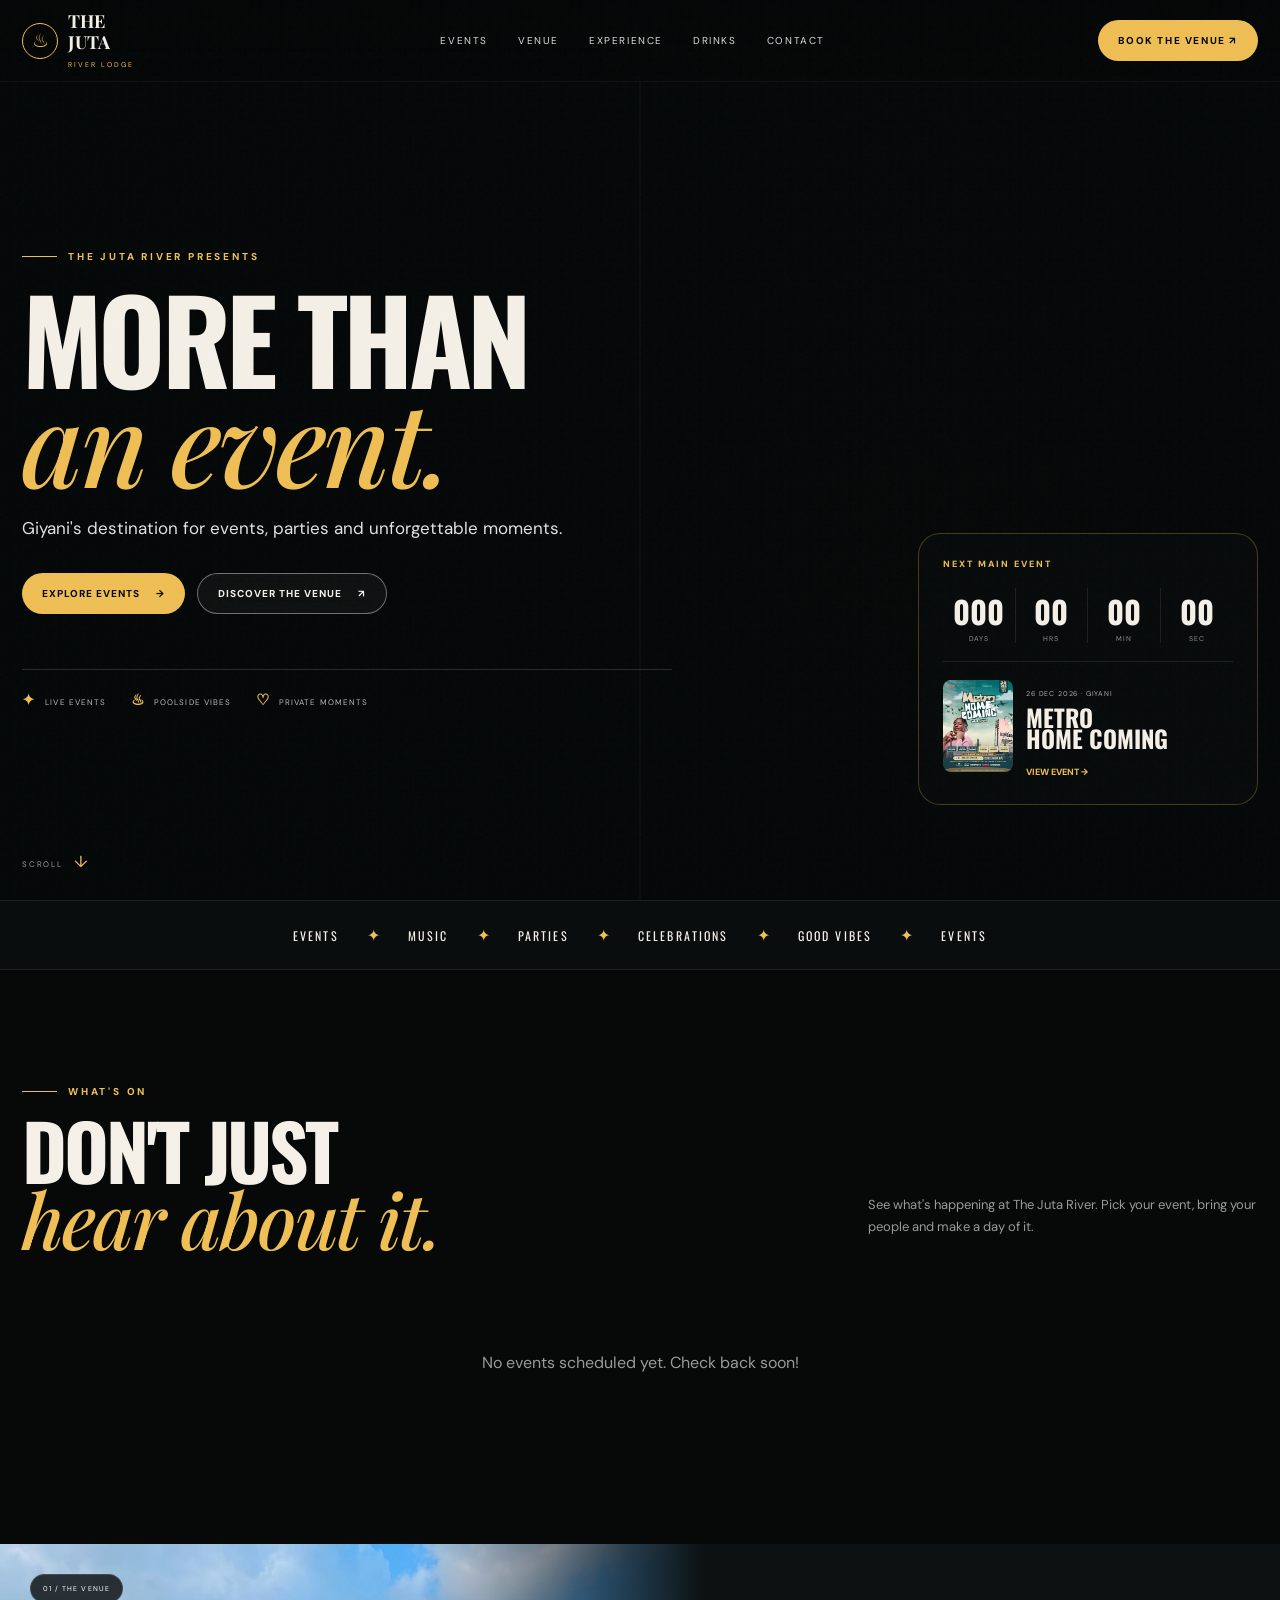
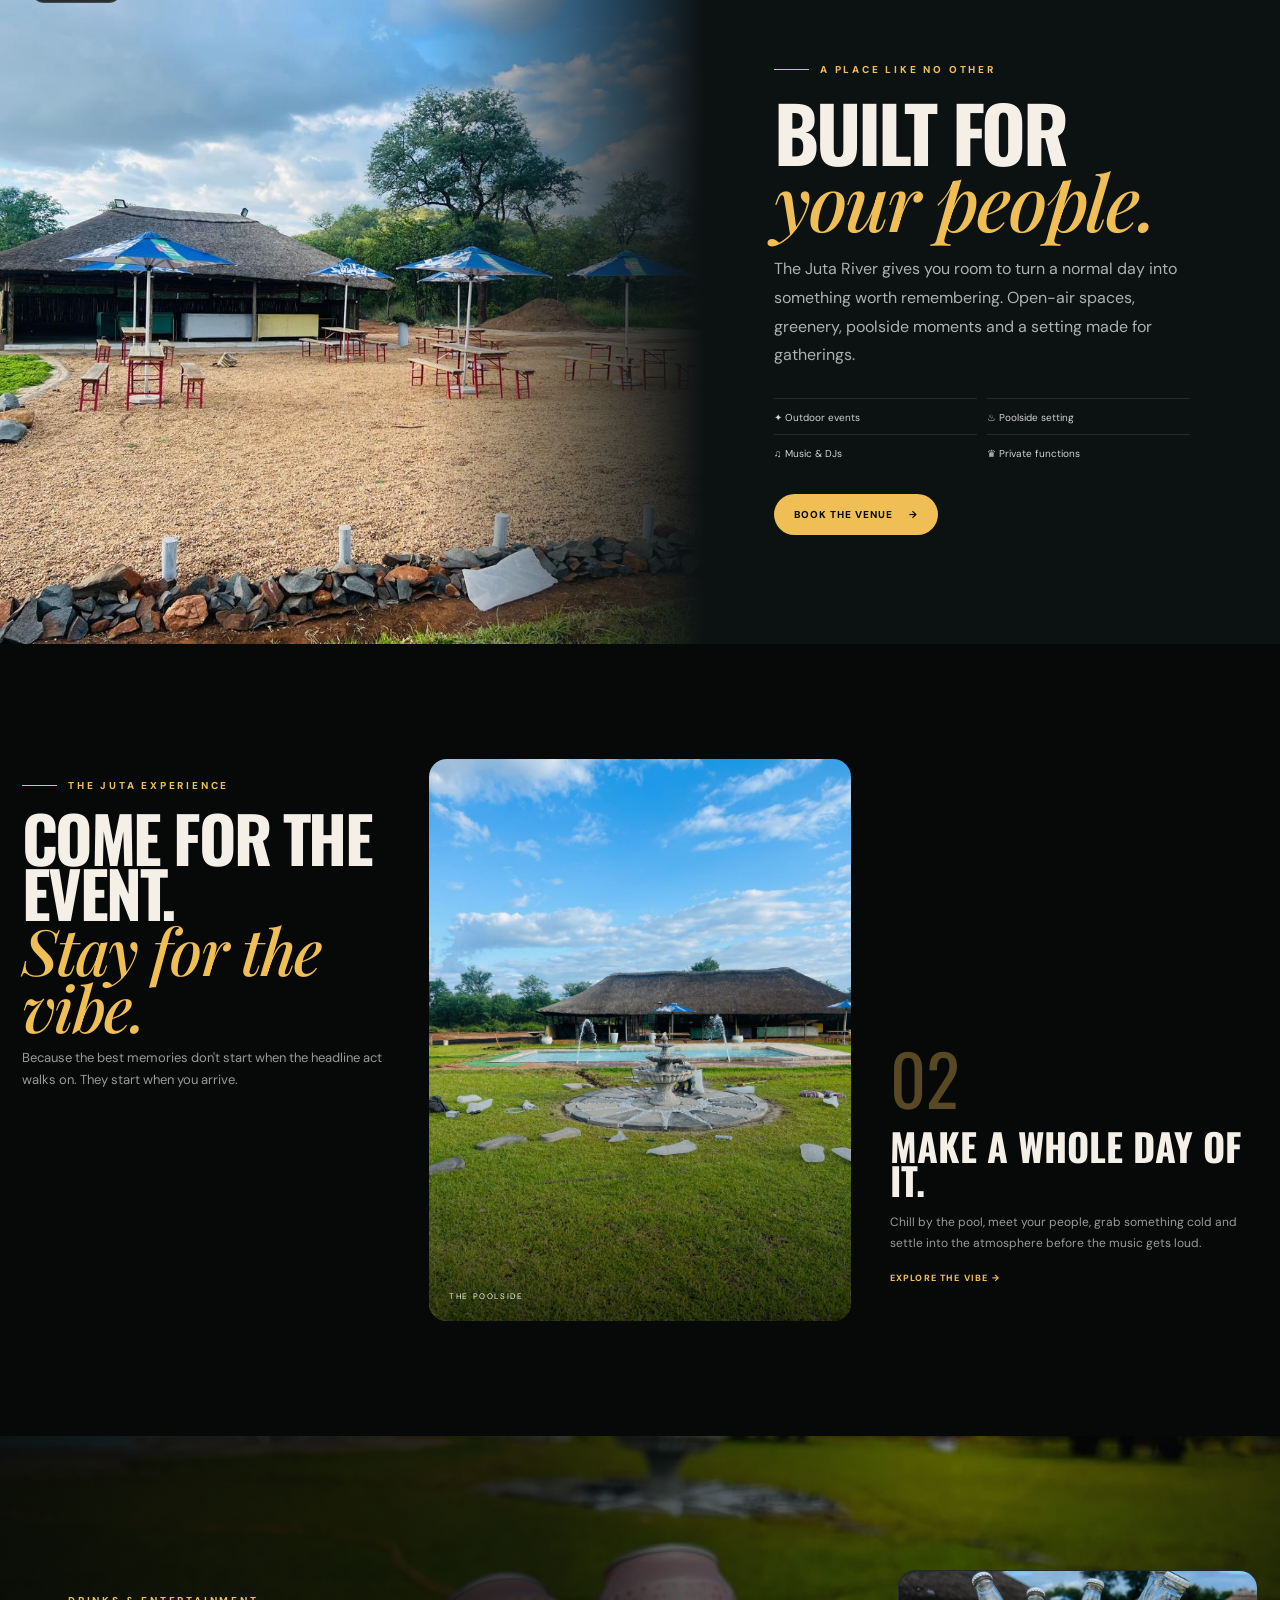
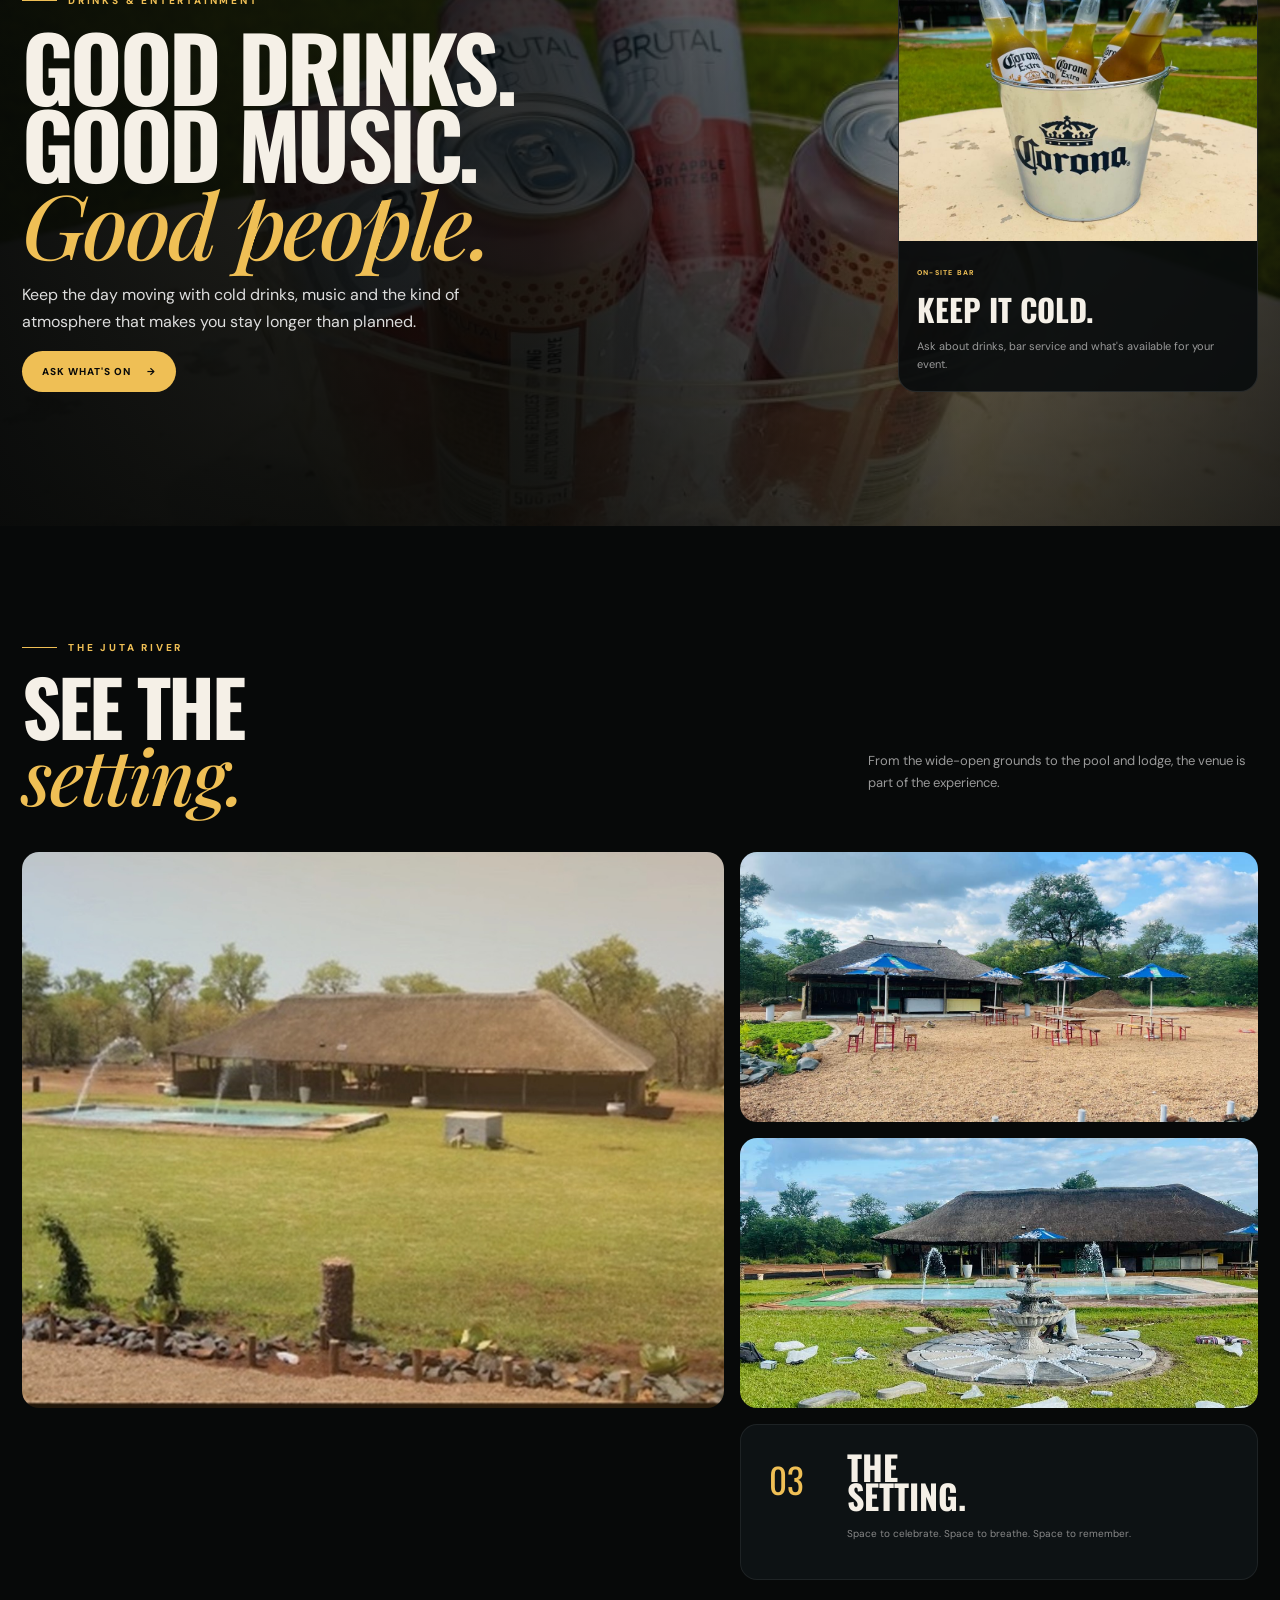
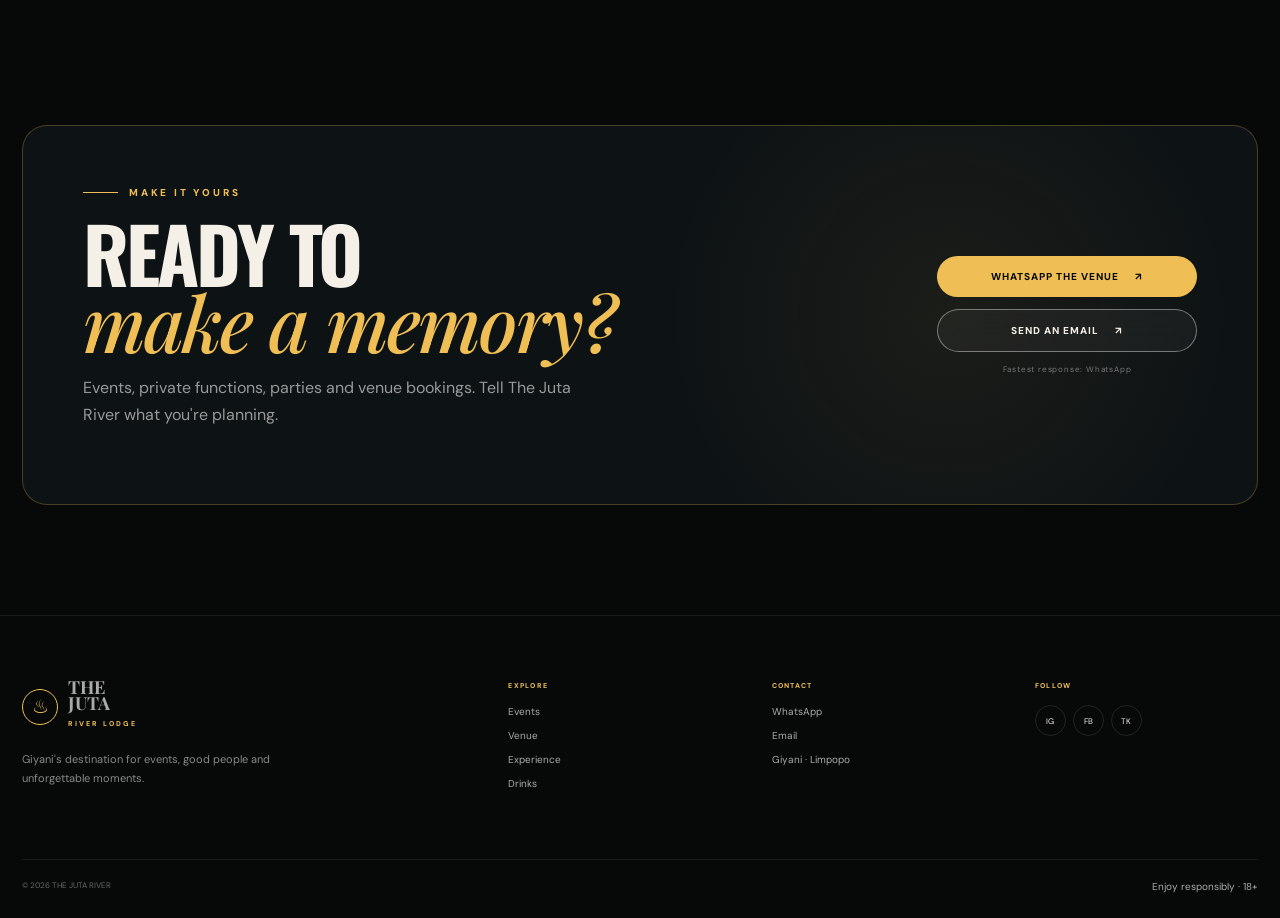
==== commit ecf979a0: "Removed default image - video or poster only, no flash" ====
--- a/index.html
+++ b/index.html
@@ -43,8 +43,8 @@
   <div class="hero-bg-container">
     <!-- Video element with preload for fast loading -->
     <video class="hero-video" id="hero-video" muted loop playsinline autoplay preload="auto" style="display:none;"></video>
-    <!-- Image fallback -->
-    <img class="hero-bg" id="hero-bg-img" src="assets/juta-river-pool-and-lodge.jpeg" alt="The Juta River pool and lodge">
+    <!-- Image fallback - hidden by default, shown only when no video -->
+    <img class="hero-bg" id="hero-bg-img" style="display:none;opacity:0;">
   </div>
   <div class="hero-dark"></div>
   <div class="hero-lines"></div>
--- a/style.css
+++ b/style.css
@@ -1,20 +1,12 @@
-*{box-sizing:border-box}html{scroll-behavior:smooth;scroll-padding-top:86px}body{margin:0;background:#070909;color:#f5f0e7;font-family:"DM Sans",sans-serif;overflow-x:hidden}body.lock{overflow:hidden}a{color:inherit;text-decoration:none}img{display:block;width:100%}button{font:inherit}.grain{position:fixed;inset:0;z-index:80;pointer-events:none;opacity:.035;background-image:url("data:image/svg+xml,%3Csvg xmlns='http://www.w3.org/2000/svg' width='160' height='160'%3E%3Cfilter id='n'%3E%3CfeTurbulence baseFrequency='.9' numOctaves='3' stitchTiles='stitch' type='fractalNoise'/%3E%3C/filter%3E%3Crect width='100%25' height='100%25' filter='url(%23n)'/%3E%3C/svg%3E")}.progress{height:3px;position:fixed;z-index:100;top:0;left:0;right:0}.progress span{display:block;height:100%;width:0;background:#efbf55}.header{position:fixed;z-index:70;top:0;left:0;right:0;height:82px;padding:0 max(22px,calc((100% - 1280px)/2));display:flex;align-items:center;gap:45px;background:linear-gradient(#050707e8,#0507077a);border-bottom:1px solid #ffffff0d;backdrop-filter:blur(16px)}.brand{display:flex;align-items:center;gap:10px;min-width:145px}.brand-icon{width:36px;height:36px;border:1px solid #efbf55;border-radius:50%;display:grid;place-items:center;color:#efbf55;font-size:19px}.brand b{font-family:"Playfair Display";font-size:18px;line-height:.75}.brand small{display:block;color:#efbf55;font-size:7px;letter-spacing:.28em;margin-top:6px}.nav{display:flex;justify-content:center;gap:30px;flex:1}.nav a,.header-book{font-size:10px;text-transform:uppercase;letter-spacing:.16em;color:#ddd}.nav a{position:relative;padding:8px 0}.nav a:after{content:"";position:absolute;left:0;bottom:2px;width:0;height:1px;background:#efbf55;transition:.3s}.nav a:hover:after{width:100%}.header-book,.gold-btn{background:#efbf55;color:#080909;border-radius:999px;padding:14px 20px;font-weight:800;transition:.25s}.header-book:hover,.gold-btn:hover{transform:translateY(-3px);box-shadow:0 15px 35px #efbf5530}.hamburger{display:none;background:none;border:0;color:#fff;width:44px;height:44px;flex-direction:column;justify-content:center;gap:5px}.hamburger i{display:block;width:21px;height:2px;background:#fff;margin:auto}.mobile-menu{display:none}
+*{box-sizing:border-box}html{scroll-behavior:smooth;scroll-padding-top:86px}body{margin:0;background:#070909;color:#f5f0e7;font-family:"DM Sans",sans-serif;overflow-x:hidden}body.lock{overflow:hidden}a{color:inherit;text-decoration:none}img{display:block;width:100%}button{font:inherit}.grain{position:fixed;inset:0;z-index:80;pointer-events:none;opacity:.035;background-image:url("data:image/svg+xml,%3Csvg xmlns='http://www.w3.org/2000/svg' width='160' height='160'%3E%3Cfilter id='n'%3E%3CfeTurbulence baseFrequency='.9' numOctaves='3' stitchTiles='stitch' type='ractalNoise'/%3E%3C/filter%3E%3Crect width='100%25' height='100%25' filter='url(%23n)'/%3E%3C/svg%3E")}.progress{height:3px;position:fixed;z-index:100;top:0;left:0;right:0}.progress span{display:block;height:100%;width:0;background:#efbf55}.header{position:fixed;z-index:70;top:0;left:0;right:0;height:82px;padding:0 max(22px,calc((100% - 1280px)/2));display:flex;align-items:center;gap:45px;background:linear-gradient(#050707e8,#0507077a);border-bottom:1px solid #ffffff0d;backdrop-filter:blur(16px)}.brand{display:flex;align-items:center;gap:10px;min-width:145px}.brand-icon{width:36px;height:36px;border:1px solid #efbf55;border-radius:50%;display:grid;place-items:center;color:#efbf55;font-size:19px}.brand b{font-family:"Playfair Display";font-size:18px;line-height:.75}.brand small{display:block;color:#efbf55;font-size:7px;letter-spacing:.28em;margin-top:6px}.nav{display:flex;justify-content:center;gap:30px;flex:1}.nav a,.header-book{font-size:10px;text-transform:uppercase;letter-spacing:.16em;color:#ddd}.nav a{position:relative;padding:8px 0}.nav a:after{content:"";position:absolute;left:0;bottom:2px;width:0;height:1px;background:#efbf55;transition:.3s}.nav a:hover:after{width:100%}.header-book,.gold-btn{background:#efbf55;color:#080909;border-radius:999px;padding:14px 20px;font-weight:800;transition:.25s}.header-book:hover,.gold-btn:hover{transform:translateY(-3px);box-shadow:0 15px 35px #efbf5530}.hamburger{display:none;background:none;border:0;color:#fff;width:44px;height:44px;flex-direction:column;justify-content:center;gap:5px}.hamburger i{display:block;width:21px;height:2px;background:#fff;margin:auto}.mobile-menu{display:none}
 
-/* ===== HERO SECTION ===== */
+/* ===== HERO SECTION - NO DEFAULT IMAGE ===== */
 .hero{min-height:100svh;position:relative;display:flex;align-items:center;overflow:hidden;padding:130px max(22px,calc((100% - 1280px)/2)) 70px}
-
-/* Hero Background Container - Fast loading */
 .hero-bg-container{position:absolute;inset:0;overflow:hidden;z-index:0;background:#070909}
-
-.hero-video{position:absolute;inset:0;width:100%;height:100%;object-fit:cover;z-index:1}
-
-.hero-video.show{display:block !important;z-index:2}
-
-.hero-bg{position:absolute;inset:0;height:100%;width:100%;object-fit:cover;object-position:center 55%;transform:scale(1.03);z-index:0;transition:opacity .5s ease}
-
-.hero-bg.hide{opacity:0;pointer-events:none}
-
-/* Ensure overlays are above video */
+.hero-video{position:absolute;inset:0;width:100%;height:100%;object-fit:cover;z-index:1;opacity:0;transition:opacity .5s ease}
+.hero-video.show{display:block !important;z-index:2;opacity:1}
+.hero-bg{position:absolute;inset:0;height:100%;width:100%;object-fit:cover;object-position:center 55%;z-index:0;opacity:0;transition:opacity .5s ease}
+.hero-bg.show{opacity:1;z-index:1}
 .hero-dark{position:absolute;inset:0;z-index:3;background:linear-gradient(90deg,#050808f5 0%,#050808c9 37%,#05080844 70%,#0508089c 100%),linear-gradient(0deg,#050808f8 0%,transparent 34%,#05080855 100%)}
 .hero-lines{position:absolute;inset:0;z-index:3;background:linear-gradient(90deg,transparent 49.9%,#ffffff0c 50%,transparent 50.1%)}
 .hero-content{position:relative;z-index:4;width:min(700px,58vw)}
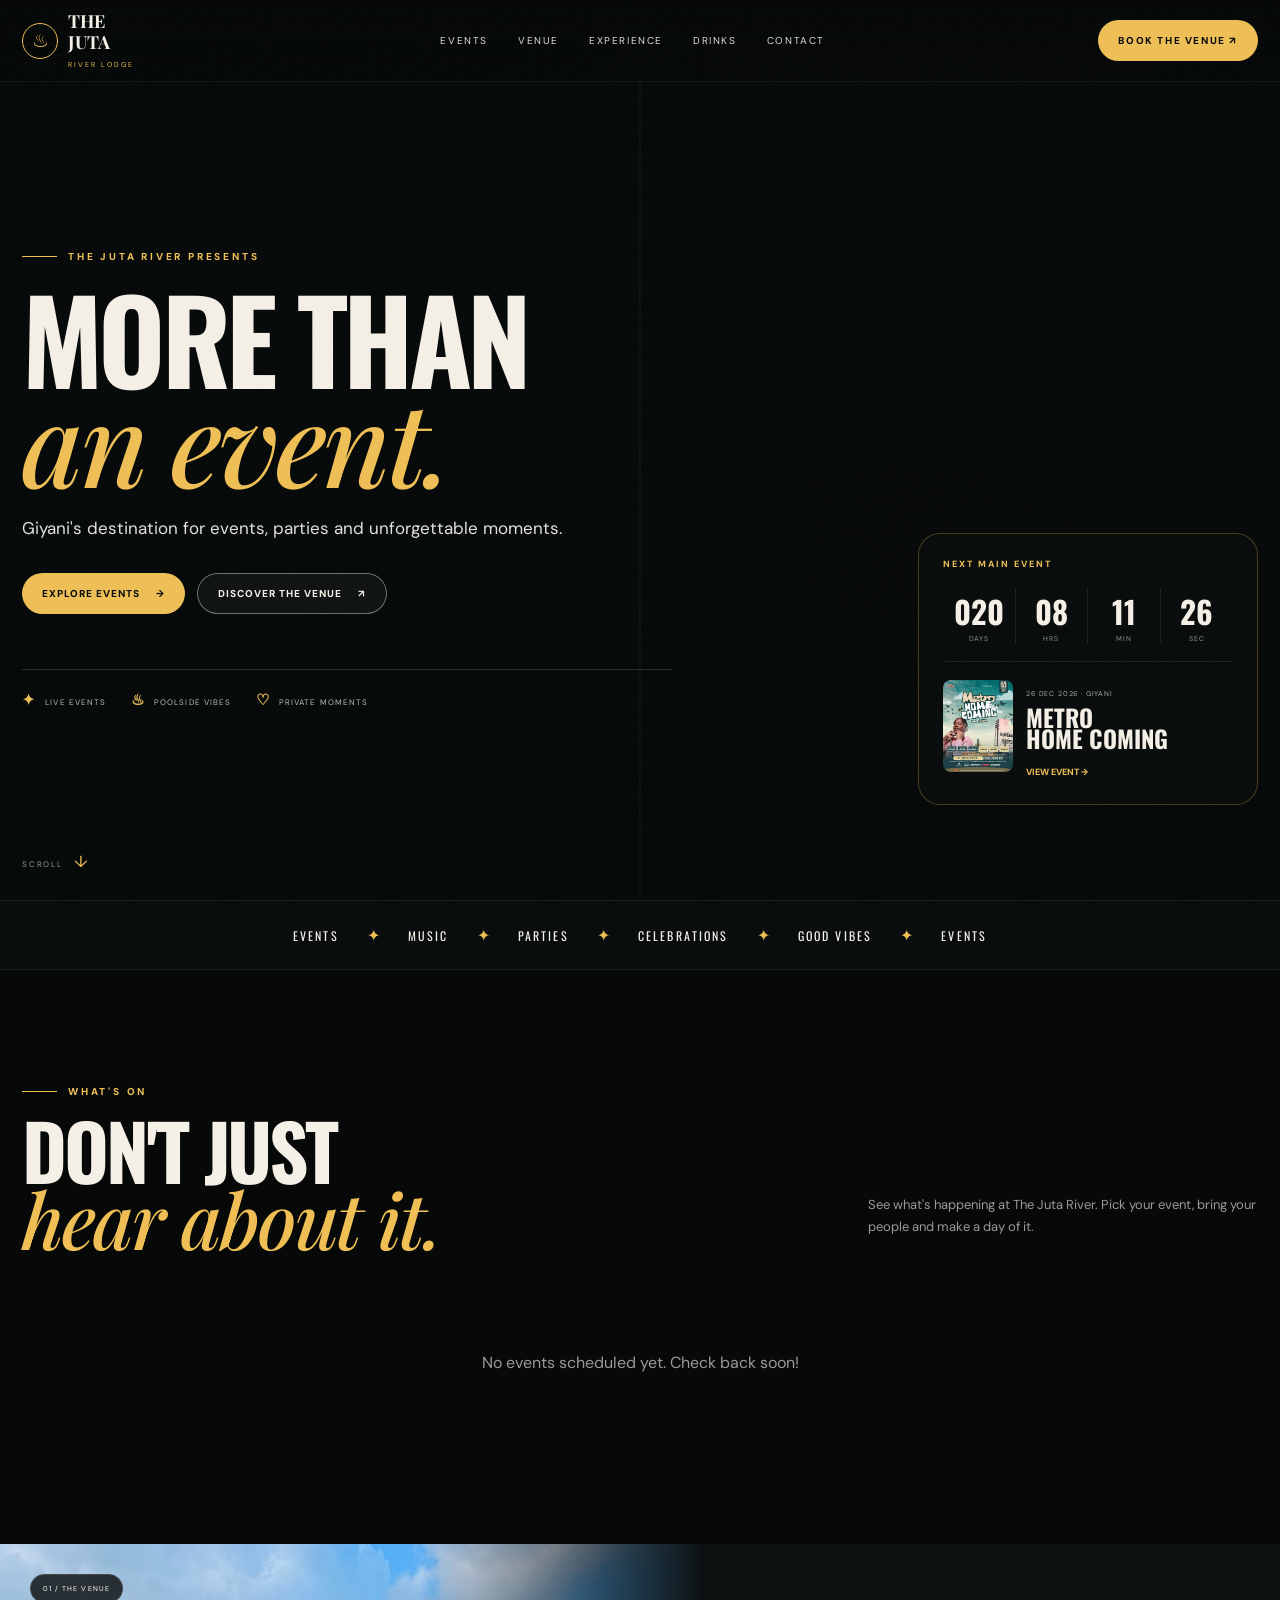
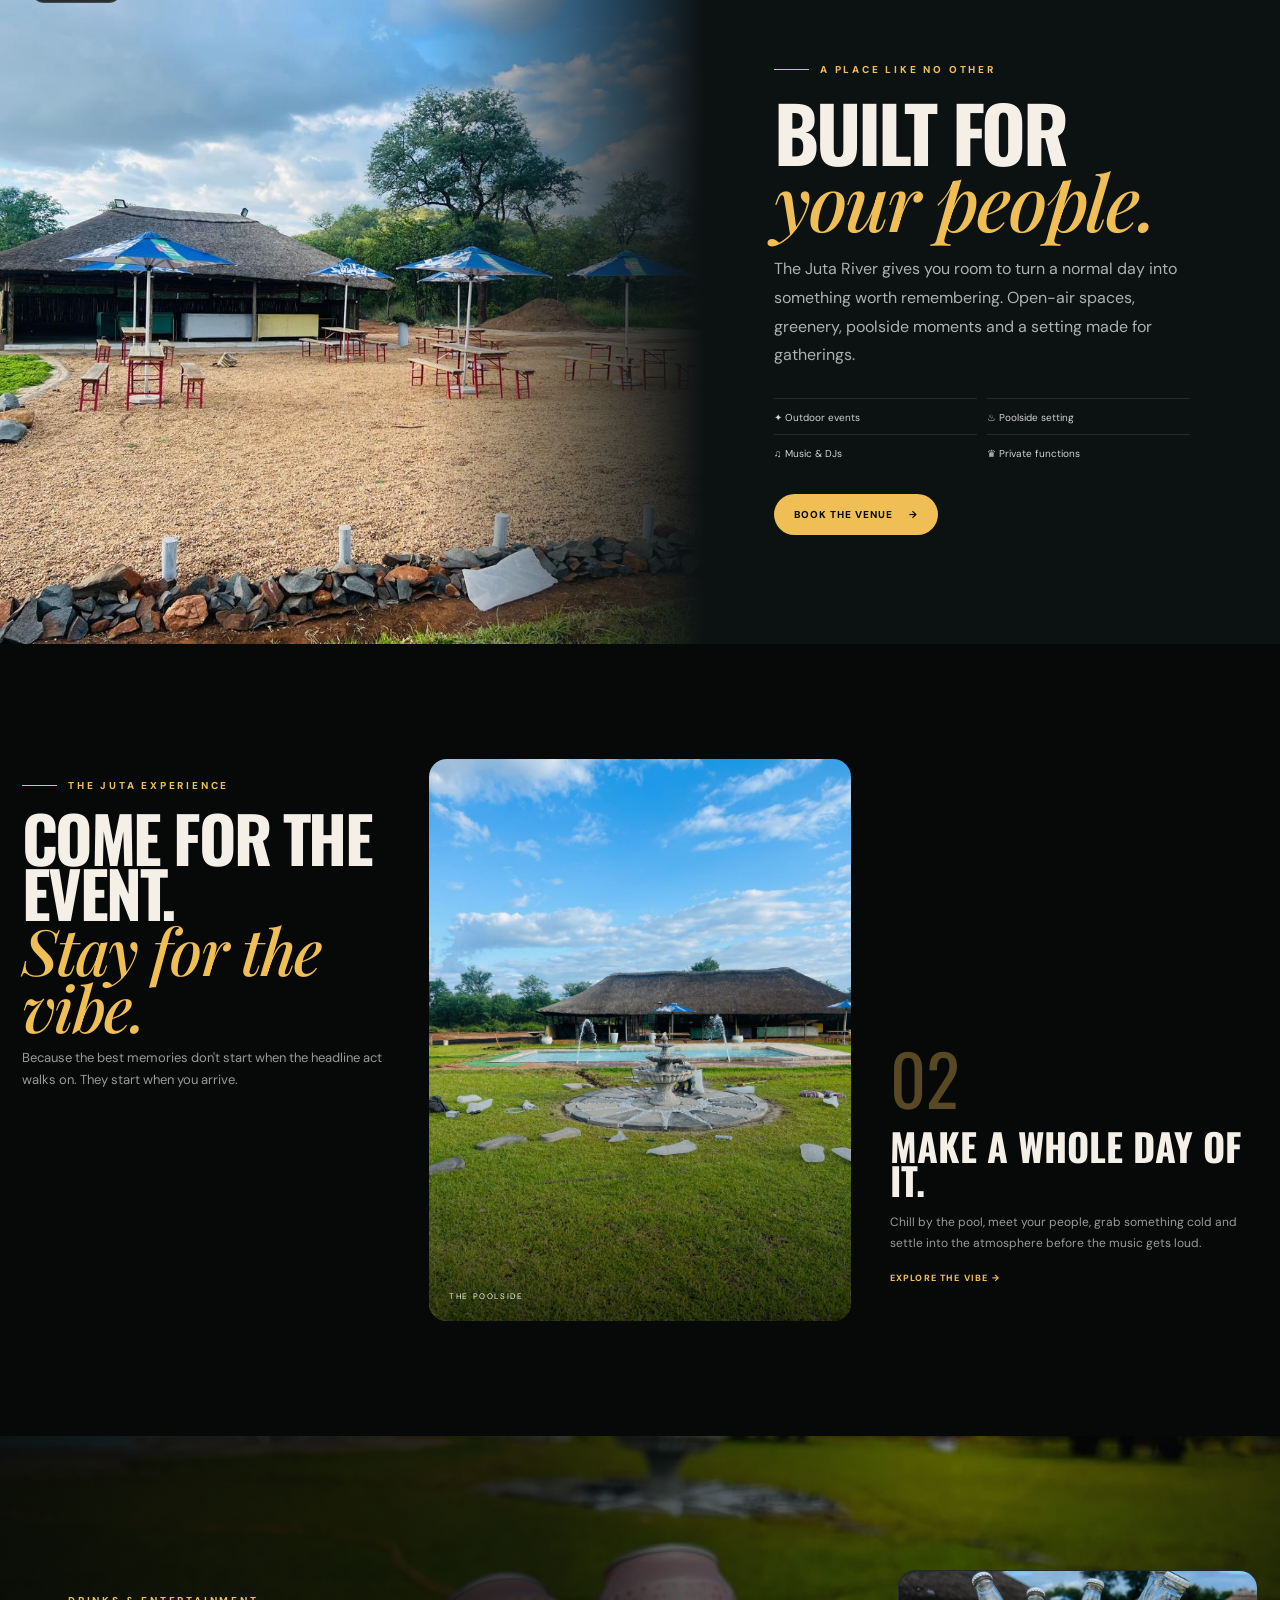
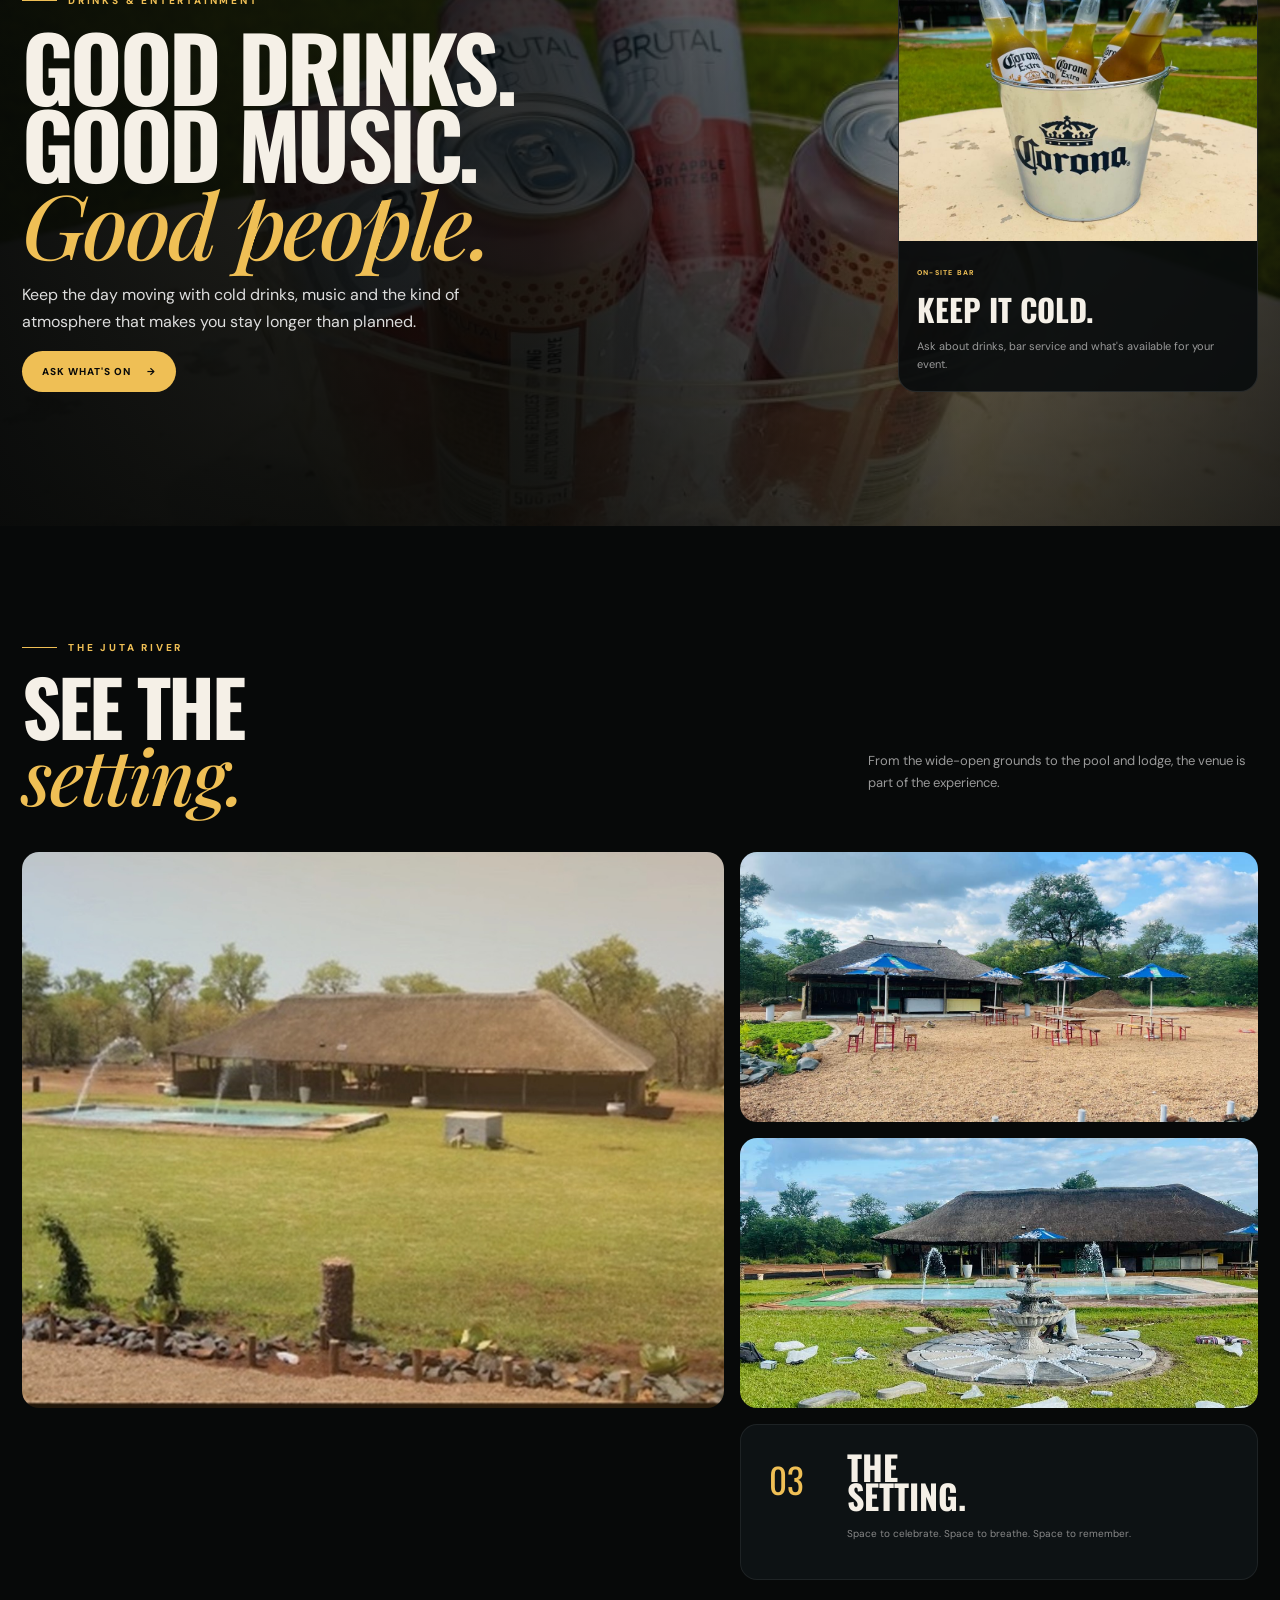
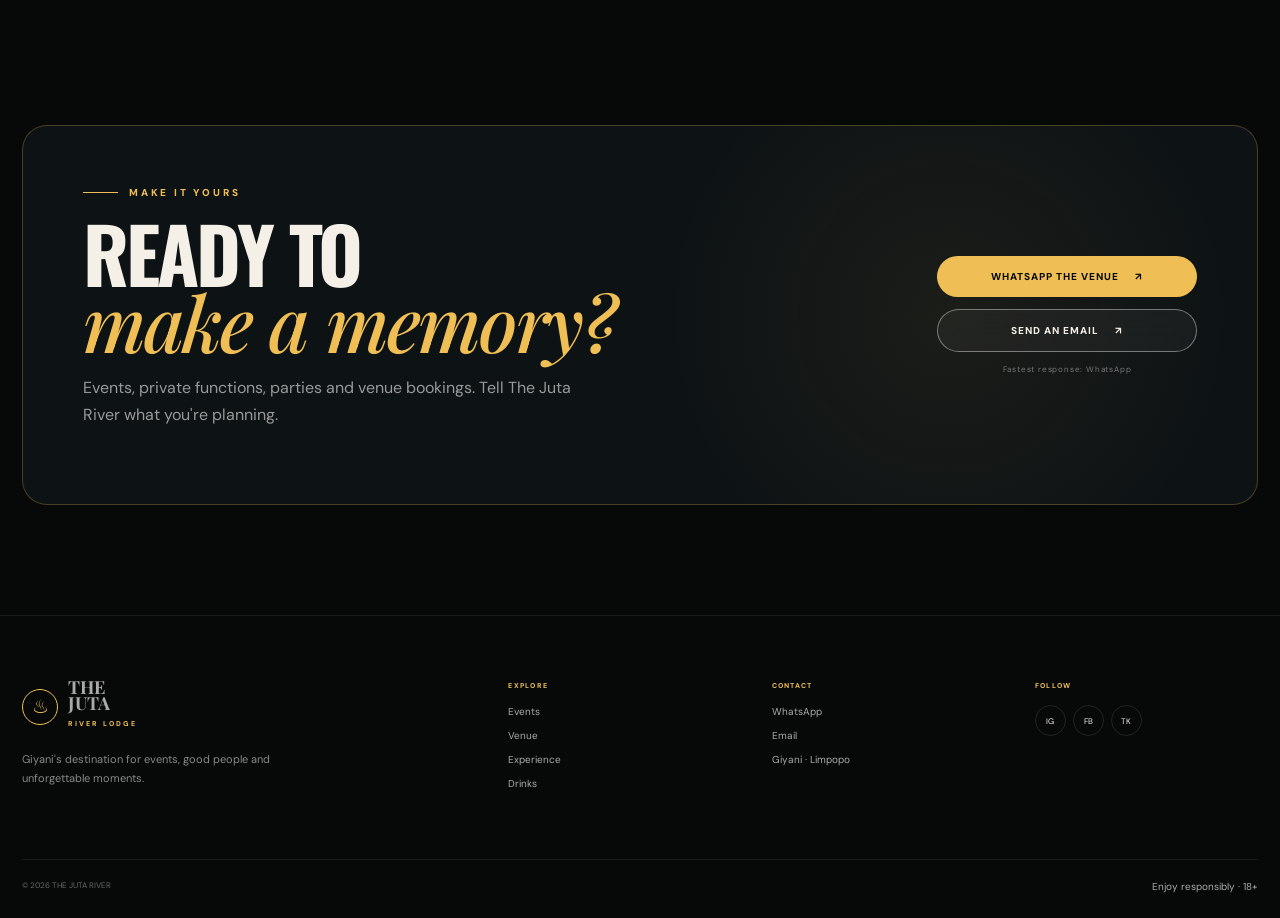
==== commit b83d37a2: "Fixed loading screen with cool animations - no blank screen" ====
--- a/index.html
+++ b/index.html
@@ -12,6 +12,31 @@
 <link rel="stylesheet" href="style.css">
 </head>
 <body>
+
+<!-- ===== LOADING SCREEN ===== -->
+<div id="loadingScreen">
+  <div class="loader-container">
+    <div class="loader-logo">♨</div>
+    <div class="loader-text">THE JUTA RIVER</div>
+    <div class="loader-sub">Lodge &amp; Events</div>
+    
+    <div class="loader-ring">
+      <svg viewBox="0 0 50 50">
+        <circle class="bg" cx="25" cy="25" r="25"/>
+        <circle class="progress-ring" cx="25" cy="25" r="25"/>
+      </svg>
+    </div>
+    
+    <div class="loader-dots">
+      <span></span>
+      <span></span>
+      <span></span>
+      <span></span>
+      <span></span>
+    </div>
+  </div>
+</div>
+
 <div class="grain"></div><div class="progress"><span></span></div>
 
 <header class="header">
@@ -41,10 +66,8 @@
 <section class="hero">
   <!-- Hero Background - Video or Image -->
   <div class="hero-bg-container">
-    <!-- Video element with preload for fast loading -->
     <video class="hero-video" id="hero-video" muted loop playsinline autoplay preload="auto" style="display:none;"></video>
-    <!-- Image fallback - hidden by default, shown only when no video -->
-    <img class="hero-bg" id="hero-bg-img" style="display:none;opacity:0;">
+    <img class="hero-bg" id="hero-bg-img" style="display:none;">
   </div>
   <div class="hero-dark"></div>
   <div class="hero-lines"></div>
@@ -79,7 +102,7 @@
     <p>See what's happening at The Juta River. Pick your event, bring your people and make a day of it.</p>
   </div>
   <div class="event-scroller" id="event-list">
-    <!-- Events will be inserted here by event-engine.js -->
+    <!-- Events will be inserted here -->
   </div>
   <div class="swipe-note">← SWIPE EVENTS →</div>
 </section>
--- a/style.css
+++ b/style.css
@@ -1,12 +1,202 @@
-*{box-sizing:border-box}html{scroll-behavior:smooth;scroll-padding-top:86px}body{margin:0;background:#070909;color:#f5f0e7;font-family:"DM Sans",sans-serif;overflow-x:hidden}body.lock{overflow:hidden}a{color:inherit;text-decoration:none}img{display:block;width:100%}button{font:inherit}.grain{position:fixed;inset:0;z-index:80;pointer-events:none;opacity:.035;background-image:url("data:image/svg+xml,%3Csvg xmlns='http://www.w3.org/2000/svg' width='160' height='160'%3E%3Cfilter id='n'%3E%3CfeTurbulence baseFrequency='.9' numOctaves='3' stitchTiles='stitch' type='ractalNoise'/%3E%3C/filter%3E%3Crect width='100%25' height='100%25' filter='url(%23n)'/%3E%3C/svg%3E")}.progress{height:3px;position:fixed;z-index:100;top:0;left:0;right:0}.progress span{display:block;height:100%;width:0;background:#efbf55}.header{position:fixed;z-index:70;top:0;left:0;right:0;height:82px;padding:0 max(22px,calc((100% - 1280px)/2));display:flex;align-items:center;gap:45px;background:linear-gradient(#050707e8,#0507077a);border-bottom:1px solid #ffffff0d;backdrop-filter:blur(16px)}.brand{display:flex;align-items:center;gap:10px;min-width:145px}.brand-icon{width:36px;height:36px;border:1px solid #efbf55;border-radius:50%;display:grid;place-items:center;color:#efbf55;font-size:19px}.brand b{font-family:"Playfair Display";font-size:18px;line-height:.75}.brand small{display:block;color:#efbf55;font-size:7px;letter-spacing:.28em;margin-top:6px}.nav{display:flex;justify-content:center;gap:30px;flex:1}.nav a,.header-book{font-size:10px;text-transform:uppercase;letter-spacing:.16em;color:#ddd}.nav a{position:relative;padding:8px 0}.nav a:after{content:"";position:absolute;left:0;bottom:2px;width:0;height:1px;background:#efbf55;transition:.3s}.nav a:hover:after{width:100%}.header-book,.gold-btn{background:#efbf55;color:#080909;border-radius:999px;padding:14px 20px;font-weight:800;transition:.25s}.header-book:hover,.gold-btn:hover{transform:translateY(-3px);box-shadow:0 15px 35px #efbf5530}.hamburger{display:none;background:none;border:0;color:#fff;width:44px;height:44px;flex-direction:column;justify-content:center;gap:5px}.hamburger i{display:block;width:21px;height:2px;background:#fff;margin:auto}.mobile-menu{display:none}
-
-/* ===== HERO SECTION - NO DEFAULT IMAGE ===== */
+/* ===== COOL LOADING SCREEN ===== */
+#loadingScreen {
+    position: fixed;
+    inset: 0;
+    z-index: 99999;
+    background: #070909;
+    display: flex;
+    align-items: center;
+    justify-content: center;
+    transition: opacity 0.8s ease, visibility 0.8s ease;
+    overflow: hidden;
+}
+
+#loadingScreen.hidden {
+    opacity: 0;
+    visibility: hidden;
+    pointer-events: none;
+}
+
+#loadingScreen::before {
+    content: '';
+    position: absolute;
+    inset: 0;
+    background: 
+        radial-gradient(ellipse at 20% 50%, rgba(241, 196, 94, 0.05) 0%, transparent 60%),
+        radial-gradient(ellipse at 80% 50%, rgba(241, 196, 94, 0.05) 0%, transparent 60%);
+    animation: bgPulse 4s ease-in-out infinite;
+}
+
+@keyframes bgPulse {
+    0%, 100% { opacity: 0.5; }
+    50% { opacity: 1; }
+}
+
+.loader-container {
+    position: relative;
+    text-align: center;
+    color: #f5f0e7;
+    z-index: 1;
+    padding: 20px;
+}
+
+.loader-logo {
+    font-size: 80px;
+    color: #f1c45e;
+    margin-bottom: 24px;
+    display: inline-block;
+    animation: floatLogo 3s ease-in-out infinite;
+    filter: drop-shadow(0 0 40px rgba(241, 196, 94, 0.15));
+}
+
+@keyframes floatLogo {
+    0%, 100% { transform: translateY(0) scale(1); }
+    50% { transform: translateY(-15px) scale(1.05); }
+}
+
+.loader-text {
+    font-family: 'Playfair Display', serif;
+    font-size: 32px;
+    letter-spacing: 0.4em;
+    text-transform: uppercase;
+    color: #f5f0e7;
+    margin-bottom: 8px;
+    opacity: 0;
+    animation: fadeUp 0.8s ease 0.3s forwards;
+}
+
+.loader-sub {
+    font-family: 'DM Sans', sans-serif;
+    font-size: 11px;
+    letter-spacing: 0.2em;
+    color: #888;
+    text-transform: uppercase;
+    margin-bottom: 40px;
+    opacity: 0;
+    animation: fadeUp 0.8s ease 0.6s forwards;
+}
+
+@keyframes fadeUp {
+    from { opacity: 0; transform: translateY(20px); }
+    to { opacity: 1; transform: translateY(0); }
+}
+
+.loader-ring {
+    position: relative;
+    width: 60px;
+    height: 60px;
+    margin: 0 auto;
+}
+
+.loader-ring svg {
+    width: 100%;
+    height: 100%;
+    transform: rotate(-90deg);
+}
+
+.loader-ring .bg {
+    fill: none;
+    stroke: rgba(241, 196, 94, 0.08);
+    stroke-width: 2;
+}
+
+.loader-ring .progress-ring {
+    fill: none;
+    stroke: #f1c45e;
+    stroke-width: 2;
+    stroke-linecap: round;
+    stroke-dasharray: 157.08;
+    stroke-dashoffset: 157.08;
+    animation: fillRing 1.5s ease-in-out infinite;
+    filter: drop-shadow(0 0 8px rgba(241, 196, 94, 0.3));
+}
+
+@keyframes fillRing {
+    0% { stroke-dashoffset: 157.08; }
+    50% { stroke-dashoffset: 0; }
+    100% { stroke-dashoffset: -157.08; }
+}
+
+.loader-dots {
+    display: flex;
+    justify-content: center;
+    gap: 8px;
+    margin-top: 32px;
+}
+
+.loader-dots span {
+    display: block;
+    width: 6px;
+    height: 6px;
+    border-radius: 50%;
+    background: #f1c45e;
+    animation: dotBounce 1.4s ease-in-out infinite;
+}
+
+.loader-dots span:nth-child(2) {
+    animation-delay: 0.2s;
+}
+.loader-dots span:nth-child(3) {
+    animation-delay: 0.4s;
+}
+.loader-dots span:nth-child(4) {
+    animation-delay: 0.6s;
+}
+.loader-dots span:nth-child(5) {
+    animation-delay: 0.8s;
+}
+
+@keyframes dotBounce {
+    0%, 80%, 100% { transform: scale(0.6); opacity: 0.3; }
+    40% { transform: scale(1); opacity: 1; }
+}
+
+.loader-container::before,
+.loader-container::after {
+    content: '';
+    position: absolute;
+    width: 1px;
+    height: 60px;
+    background: linear-gradient(to bottom, transparent, rgba(241, 196, 94, 0.2), transparent);
+    top: 50%;
+    transform: translateY(-50%);
+}
+
+.loader-container::before {
+    left: -40px;
+    animation: linePulse 3s ease-in-out infinite;
+}
+
+.loader-container::after {
+    right: -40px;
+    animation: linePulse 3s ease-in-out infinite 1.5s;
+}
+
+@keyframes linePulse {
+    0%, 100% { opacity: 0.2; }
+    50% { opacity: 1; }
+}
+
+/* Main content starts hidden */
+#home, .header, .mobile-menu, footer, .mobile-actions {
+    opacity: 0;
+    transition: opacity 0.8s ease;
+}
+
+#home.loaded, .header.loaded, footer.loaded, .mobile-actions.loaded {
+    opacity: 1;
+}
+
+/* ===== REST OF STYLES ===== */
+*{box-sizing:border-box}html{scroll-behavior:smooth;scroll-padding-top:86px}body{margin:0;background:#070909;color:#f5f0e7;font-family:"DM Sans",sans-serif;overflow-x:hidden}body.lock{overflow:hidden}a{color:inherit;text-decoration:none}img{display:block;width:100%}button{font:inherit}.grain{position:fixed;inset:0;z-index:80;pointer-events:none;opacity:.035;background-image:url("data:image/svg+xml,%3Csvg xmlns='http://www.w3.org/2000/svg' width='160' height='160'%3E%3Cfilter id='n'%3E%3CfeTurbulence baseFrequency='.9' numOctaves='3' stitchTiles='stitch' type='fractalNoise'/%3E%3C/filter%3E%3Crect width='100%25' height='100%25' filter='url(%23n)'/%3E%3C/svg%3E")}.progress{height:3px;position:fixed;z-index:100;top:0;left:0;right:0}.progress span{display:block;height:100%;width:0;background:#efbf55}.header{position:fixed;z-index:70;top:0;left:0;right:0;height:82px;padding:0 max(22px,calc((100% - 1280px)/2));display:flex;align-items:center;gap:45px;background:linear-gradient(#050707e8,#0507077a);border-bottom:1px solid #ffffff0d;backdrop-filter:blur(16px)}.brand{display:flex;align-items:center;gap:10px;min-width:145px}.brand-icon{width:36px;height:36px;border:1px solid #efbf55;border-radius:50%;display:grid;place-items:center;color:#efbf55;font-size:19px}.brand b{font-family:"Playfair Display";font-size:18px;line-height:.75}.brand small{display:block;color:#efbf55;font-size:7px;letter-spacing:.28em;margin-top:6px}.nav{display:flex;justify-content:center;gap:30px;flex:1}.nav a,.header-book{font-size:10px;text-transform:uppercase;letter-spacing:.16em;color:#ddd}.nav a{position:relative;padding:8px 0}.nav a:after{content:"";position:absolute;left:0;bottom:2px;width:0;height:1px;background:#efbf55;transition:.3s}.nav a:hover:after{width:100%}.header-book,.gold-btn{background:#efbf55;color:#080909;border-radius:999px;padding:14px 20px;font-weight:800;transition:.25s}.header-book:hover,.gold-btn:hover{transform:translateY(-3px);box-shadow:0 15px 35px #efbf5530}.hamburger{display:none;background:none;border:0;color:#fff;width:44px;height:44px;flex-direction:column;justify-content:center;gap:5px}.hamburger i{display:block;width:21px;height:2px;background:#fff;margin:auto}.mobile-menu{display:none}
+
+/* ===== HERO SECTION ===== */
 .hero{min-height:100svh;position:relative;display:flex;align-items:center;overflow:hidden;padding:130px max(22px,calc((100% - 1280px)/2)) 70px}
 .hero-bg-container{position:absolute;inset:0;overflow:hidden;z-index:0;background:#070909}
-.hero-video{position:absolute;inset:0;width:100%;height:100%;object-fit:cover;z-index:1;opacity:0;transition:opacity .5s ease}
-.hero-video.show{display:block !important;z-index:2;opacity:1}
-.hero-bg{position:absolute;inset:0;height:100%;width:100%;object-fit:cover;object-position:center 55%;z-index:0;opacity:0;transition:opacity .5s ease}
-.hero-bg.show{opacity:1;z-index:1}
+.hero-video{position:absolute;inset:0;width:100%;height:100%;object-fit:cover;z-index:1}
+.hero-video.show{display:block !important;z-index:2}
+.hero-bg{position:absolute;inset:0;height:100%;width:100%;object-fit:cover;object-position:center 55%;z-index:0}
+.hero-bg.show{display:block !important;z-index:1}
 .hero-dark{position:absolute;inset:0;z-index:3;background:linear-gradient(90deg,#050808f5 0%,#050808c9 37%,#05080844 70%,#0508089c 100%),linear-gradient(0deg,#050808f8 0%,transparent 34%,#05080855 100%)}
 .hero-lines{position:absolute;inset:0;z-index:3;background:linear-gradient(90deg,transparent 49.9%,#ffffff0c 50%,transparent 50.1%)}
 .hero-content{position:relative;z-index:4;width:min(700px,58vw)}
@@ -142,7 +332,7 @@
 /* ===== RESPONSIVE ===== */
 @media(max-width:1050px){.header{gap:20px}.nav{gap:18px}.header-book{padding:12px 15px}.hero-next{width:310px}.hero-content{width:60vw}.event-scroller{grid-template-columns:repeat(2,1fr)}.poster{height:420px}.experience{grid-template-columns:1fr 1fr}.experience-intro{grid-column:1/-1}.experience-copy{padding:0 0 20px}.drinks-inner{grid-template-columns:1fr 300px;gap:35px}}
 @media(max-width:800px){.header{height:72px;padding:0 18px}.nav,.header-book{display:none}.hamburger{display:flex;margin-left:auto}.mobile-menu{position:fixed;z-index:65;inset:0;background:#070909;display:block;opacity:0;visibility:hidden;transition:.35s}.mobile-menu.open{opacity:1;visibility:visible}.mobile-menu-inner{height:100%;padding:100px 25px 35px;display:flex;flex-direction:column}.menu-top{display:flex;justify-content:space-between;color:#efbf55;font-size:8px;letter-spacing:.18em;border-bottom:1px solid #ffffff18;padding-bottom:20px}.mobile-menu a{font-family:"Oswald";font-size:45px;text-transform:uppercase;border-bottom:1px solid #ffffff13;padding:20px 0;display:flex;justify-content:space-between}.mobile-menu a em{font-family:"DM Sans";font-style:normal;color:#efbf55;font-size:10px;align-self:center}.menu-foot{margin-top:auto;display:flex;justify-content:space-between;color:#777;font-size:7px;letter-spacing:.14em}
-.hero{padding:115px 20px 190px;align-items:flex-start;min-height:920px}.hero-bg{object-position:57% center}.hero-dark{background:linear-gradient(180deg,#050808d9 0%,#05080870 35%,#050808a8 65%,#050808f5 100%)}.hero-content{width:100%;padding-top:45px}.hero h1{font-size:clamp(64px,18vw,95px);margin:20px 0}.hero-content>p{font-size:15px;max-width:340px}.hero-actions{display:grid;grid-template-columns:1fr;max-width:360px}.gold-btn,.outline-btn{width:100%;padding:16px}.hero-proof{gap:10px;justify-content:space-between;margin-top:30px}.hero-proof span{font-size:7px}.hero-next{left:20px;right:20px;bottom:28px;width:auto;padding:18px}.hero-scroll{display:none}
+.hero{padding:115px 20px 190px;align-items:flex-start;min-height:920px}.hero-dark{background:linear-gradient(180deg,#050808d9 0%,#05080870 35%,#050808a8 65%,#050808f5 100%)}.hero-content{width:100%;padding-top:45px}.hero h1{font-size:clamp(64px,18vw,95px);margin:20px 0}.hero-content>p{font-size:15px;max-width:340px}.hero-actions{display:grid;grid-template-columns:1fr;max-width:360px}.gold-btn,.outline-btn{width:100%;padding:16px}.hero-proof{gap:10px;justify-content:space-between;margin-top:30px}.hero-proof span{font-size:7px}.hero-next{left:20px;right:20px;bottom:28px;width:auto;padding:18px}.hero-scroll{display:none}
 .marquee{height:58px;justify-content:flex-start;padding-left:20px;gap:20px}
 .section{width:calc(100% - 36px);padding:80px 0}.section-top{display:block;margin-bottom:30px}.section-top>p{margin-top:20px}.section h2{font-size:56px}
 .event-scroller{display:flex;overflow-x:auto;scroll-snap-type:x mandatory;gap:13px;padding-bottom:12px;margin-right:-18px;padding-right:18px;scrollbar-width:none}.event-scroller::-webkit-scrollbar{display:none}.event-card{min-width:82vw;scroll-snap-align:start}.poster{height:390px}.swipe-note{display:block;text-align:right;color:#666;font-size:7px;letter-spacing:.16em;margin-top:7px}
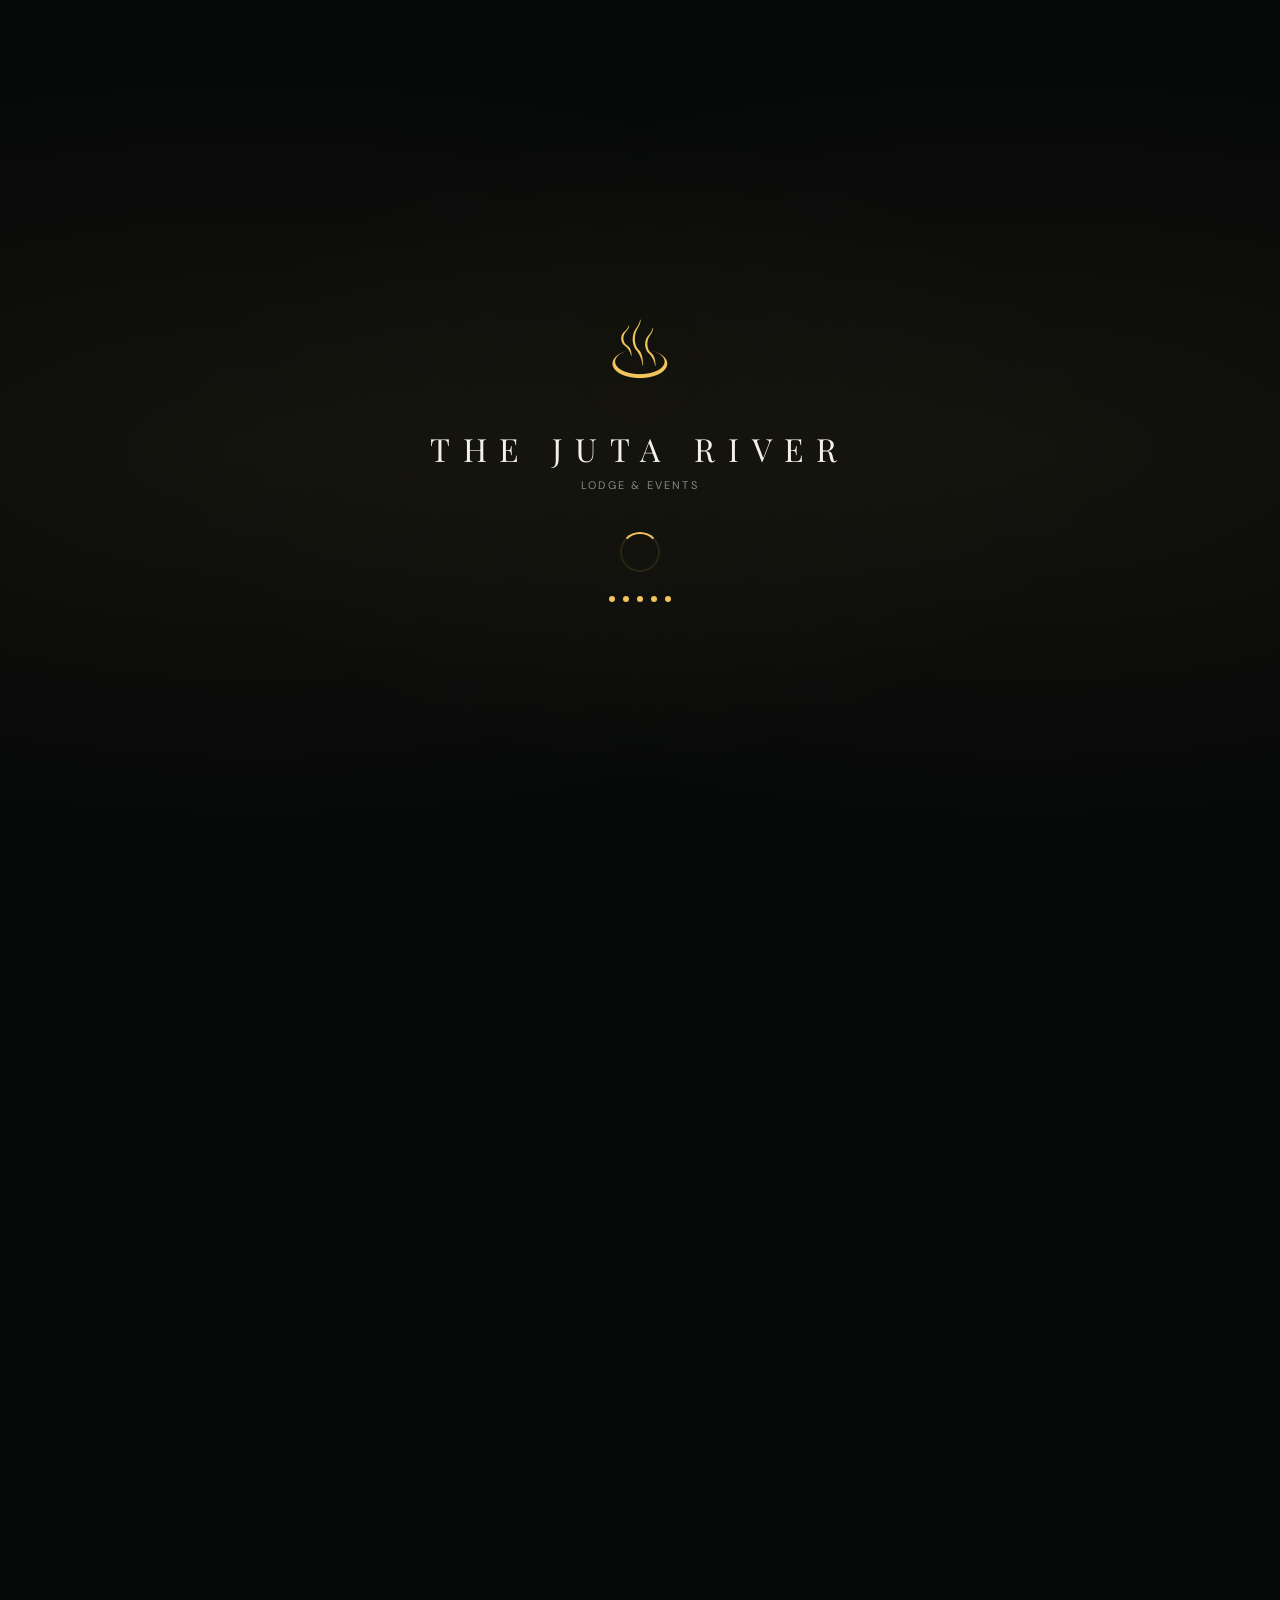
==== commit 74586838: "Fixed hero video - added fallback image, force play on mobile" ====
--- a/index.html
+++ b/index.html
@@ -19,14 +19,7 @@
     <div class="loader-logo">♨</div>
     <div class="loader-text">THE JUTA RIVER</div>
     <div class="loader-sub">Lodge &amp; Events</div>
-    
-    <div class="loader-ring">
-      <svg viewBox="0 0 50 50">
-        <circle class="bg" cx="25" cy="25" r="25"/>
-        <circle class="progress-ring" cx="25" cy="25" r="25"/>
-      </svg>
-    </div>
-    
+    <div class="loader-spinner"></div>
     <div class="loader-dots">
       <span></span>
       <span></span>
@@ -39,15 +32,23 @@
 
 <div class="grain"></div><div class="progress"><span></span></div>
 
+<!-- ===== HEADER ===== -->
 <header class="header">
   <a class="brand" href="#home" aria-label="The Juta River home">
-    <span class="brand-icon">♨</span><span><b>THE<br>JUTA</b><small>RIVER LODGE</small></span>
+    <span class="brand-icon">♨</span>
+    <span><b>THE<br>JUTA</b><small>RIVER LODGE</small></span>
   </a>
   <nav class="nav">
-    <a href="#events">Events</a><a href="#venue">Venue</a><a href="#experience">Experience</a><a href="#drinks">Drinks</a><a href="#contact">Contact</a>
+    <a href="#events">Events</a>
+    <a href="#venue">Venue</a>
+    <a href="#experience">Experience</a>
+    <a href="#drinks">Drinks</a>
+    <a href="#contact">Contact</a>
   </nav>
   <a class="header-book" href="#book">Book the venue <span>↗</span></a>
-  <button class="hamburger" aria-label="Open menu" aria-expanded="false"><i></i><i></i><i></i></button>
+  <button class="hamburger" aria-label="Open menu" aria-expanded="false">
+    <i></i><i></i><i></i>
+  </button>
 </header>
 
 <div class="mobile-menu" aria-hidden="true">
@@ -63,11 +64,16 @@
 </div>
 
 <main id="home">
+
+<!-- ===== HERO SECTION - WITH VIDEO + FALLBACK ===== -->
 <section class="hero">
-  <!-- Hero Background - Video or Image -->
   <div class="hero-bg-container">
-    <video class="hero-video" id="hero-video" muted loop playsinline autoplay preload="auto" style="display:none;"></video>
-    <img class="hero-bg" id="hero-bg-img" style="display:none;">
+    <!-- Video with fallback -->
+    <video class="hero-video" id="hero-video" muted loop playsinline autoplay preload="auto" poster="assets/juta-river-pool-and-lodge.jpeg">
+      <source src="assets/hero-video.mp4" type="video/mp4">
+      <!-- Fallback image if video fails -->
+      <img src="assets/juta-river-pool-and-lodge.jpeg" alt="The Juta River">
+    </video>
   </div>
   <div class="hero-dark"></div>
   <div class="hero-lines"></div>
@@ -75,8 +81,15 @@
     <div class="eyebrow"><span></span> THE JUTA RIVER PRESENTS</div>
     <h1>More than<br><em>an event.</em></h1>
     <p>Giyani's destination for events, parties and unforgettable moments.</p>
-    <div class="hero-actions"><a class="gold-btn" href="#events">Explore events <b>→</b></a><a class="outline-btn" href="#venue">Discover the venue <b>↗</b></a></div>
-    <div class="hero-proof"><span><b>✦</b> LIVE EVENTS</span><span><b>♨</b> POOLSIDE VIBES</span><span><b>♡</b> PRIVATE MOMENTS</span></div>
+    <div class="hero-actions">
+      <a class="gold-btn" href="#events">Explore events <b>→</b></a>
+      <a class="outline-btn" href="#venue">Discover the venue <b>↗</b></a>
+    </div>
+    <div class="hero-proof">
+      <span><b>✦</b> LIVE EVENTS</span>
+      <span><b>♨</b> POOLSIDE VIBES</span>
+      <span><b>♡</b> PRIVATE MOMENTS</span>
+    </div>
   </div>
   <aside class="hero-next" id="hero-event">
     <div class="next-label">NEXT MAIN EVENT</div>
@@ -88,73 +101,188 @@
     </div>
     <div class="next-event">
       <img src="assets/metro-home-coming.jpg" alt="Metro Home Coming event poster">
-      <div><span>26 DEC 2026 · GIYANI</span><strong>Metro<br>Home Coming</strong><a href="#events">View event →</a></div>
+      <div>
+        <span>26 DEC 2026 · GIYANI</span>
+        <strong>Metro<br>Home Coming</strong>
+        <a href="#events">View event →</a>
+      </div>
     </div>
   </aside>
   <div class="hero-scroll">SCROLL <span>↓</span></div>
 </section>
 
-<section class="marquee"><div>EVENTS</div><i>✦</i><div>MUSIC</div><i>✦</i><div>PARTIES</div><i>✦</i><div>CELEBRATIONS</div><i>✦</i><div>GOOD VIBES</div><i>✦</i><div>EVENTS</div></section>
-
+<!-- ===== MARQUEE ===== -->
+<section class="marquee">
+  <div>EVENTS</div><i>✦</i>
+  <div>MUSIC</div><i>✦</i>
+  <div>PARTIES</div><i>✦</i>
+  <div>CELEBRATIONS</div><i>✦</i>
+  <div>GOOD VIBES</div><i>✦</i>
+  <div>EVENTS</div>
+</section>
+
+<!-- ===== EVENTS SECTION ===== -->
 <section class="section events" id="events">
   <div class="section-top">
-    <div><div class="eyebrow"><span></span> WHAT'S ON</div><h2>Don't just<br><em>hear about it.</em></h2></div>
+    <div>
+      <div class="eyebrow"><span></span> WHAT'S ON</div>
+      <h2>Don't just<br><em>hear about it.</em></h2>
+    </div>
     <p>See what's happening at The Juta River. Pick your event, bring your people and make a day of it.</p>
   </div>
   <div class="event-scroller" id="event-list">
-    <!-- Events will be inserted here -->
+    <!-- Events inserted by event-engine.js -->
   </div>
   <div class="swipe-note">← SWIPE EVENTS →</div>
 </section>
 
+<!-- ===== VENUE SECTION ===== -->
 <section class="split-venue" id="venue">
-  <div class="venue-image"><img src="assets/juta-river-outdoor-area.jpeg" alt="Outdoor event area at The Juta River"><span class="image-label">01 / THE VENUE</span></div>
-  <div class="venue-copy"><div class="eyebrow"><span></span> A PLACE LIKE NO OTHER</div><h2>Built for<br><em>your people.</em></h2><p>The Juta River gives you room to turn a normal day into something worth remembering. Open-air spaces, greenery, poolside moments and a setting made for gatherings.</p><div class="features"><span>✦ Outdoor events</span><span>♨ Poolside setting</span><span>♫ Music & DJs</span><span>♛ Private functions</span></div><a class="gold-btn" href="#book">Book the venue <b>→</b></a></div>
-</section>
-
-<section class="experience section" id="experience">
-  <div class="experience-intro"><div class="eyebrow"><span></span> THE JUTA EXPERIENCE</div><h2>Come for the event.<br><em>Stay for the vibe.</em></h2><p>Because the best memories don't start when the headline act walks on. They start when you arrive.</p></div>
-  <div class="experience-photo"><img src="assets/juta-river-pool-and-lodge.jpeg" alt="Pool and lodge at The Juta River"><span>THE POOLSIDE</span></div>
-  <div class="experience-copy"><div class="number">02</div><h3>Make a whole day of it.</h3><p>Chill by the pool, meet your people, grab something cold and settle into the atmosphere before the music gets loud.</p><a href="#drinks">Explore the vibe →</a></div>
-</section>
-
+  <div class="venue-image">
+    <img src="assets/juta-river-outdoor-area.jpeg" alt="Outdoor event area at The Juta River">
+    <span class="image-label">01 / THE VENUE</span>
+  </div>
+  <div class="venue-copy">
+    <div class="eyebrow"><span></span> A PLACE LIKE NO OTHER</div>
+    <h2>Built for<br><em>your people.</em></h2>
+    <p>The Juta River gives you room to turn a normal day into something worth remembering. Open-air spaces, greenery, poolside moments and a setting made for gatherings.</p>
+    <div class="features">
+      <span>✦ Outdoor events</span>
+      <span>♨ Poolside setting</span>
+      <span>♫ Music & DJs</span>
+      <span>♛ Private functions</span>
+    </div>
+    <a class="gold-btn" href="#book">Book the venue <b>→</b></a>
+  </div>
+</section>
+
+<!-- ===== EXPERIENCE SECTION - WITH VIDEO ===== -->
+<section class="experience-section" id="experience">
+  <div class="experience-intro">
+    <div class="eyebrow"><span></span> THE JUTA EXPERIENCE</div>
+    <h2>Come for the event.<br><em>Stay for the vibe.</em></h2>
+    <p>Because the best memories don't start when the headline act walks on. They start when you arrive.</p>
+  </div>
+  
+  <!-- Experience Video Background -->
+  <div class="experience-video-wrapper">
+    <video class="experience-video" muted loop playsinline autoplay preload="auto" poster="assets/juta-river-pool-and-lodge.jpeg">
+      <source src="assets/experience-video.mp4" type="video/mp4">
+      <img src="assets/juta-river-pool-and-lodge.jpeg" alt="Experience The Juta River">
+    </video>
+    <div class="experience-video-overlay"></div>
+    <div class="experience-video-label">02 / THE EXPERIENCE</div>
+  </div>
+  
+  <div class="experience-copy">
+    <div class="number">02</div>
+    <h3>Make a whole day of it.</h3>
+    <p>Chill by the pool, meet your people, grab something cold and settle into the atmosphere before the music gets loud.</p>
+    <a href="#drinks">Explore the vibe →</a>
+  </div>
+</section>
+
+<!-- ===== DRINKS SECTION ===== -->
 <section class="drinks" id="drinks">
   <div class="drinks-bg"><img src="assets/juta-drinks-brutal-fruit.jpeg" alt="Drinks at The Juta River"></div>
   <div class="drinks-overlay"></div>
   <div class="drinks-inner">
-    <div class="drinks-copy"><div class="eyebrow"><span></span> DRINKS & ENTERTAINMENT</div><h2>Good drinks.<br>Good music.<br><em>Good people.</em></h2><p>Keep the day moving with cold drinks, music and the kind of atmosphere that makes you stay longer than planned.</p><a class="gold-btn" href="#book">Ask what's on <b>→</b></a></div>
-    <div class="drink-side"><img src="assets/juta-drinks-corona.jpeg" alt="Corona drinks at The Juta River"><div><span>ON-SITE BAR</span><h3>Keep it cold.</h3><p>Ask about drinks, bar service and what's available for your event.</p></div></div>
-  </div>
-</section>
-
+    <div class="drinks-copy">
+      <div class="eyebrow"><span></span> DRINKS & ENTERTAINMENT</div>
+      <h2>Good drinks.<br>Good music.<br><em>Good people.</em></h2>
+      <p>Keep the day moving with cold drinks, music and the kind of atmosphere that makes you stay longer than planned.</p>
+      <a class="gold-btn" href="#book">Ask what's on <b>→</b></a>
+    </div>
+    <div class="drink-side">
+      <img src="assets/juta-drinks-corona.jpeg" alt="Corona drinks at The Juta River">
+      <div>
+        <span>ON-SITE BAR</span>
+        <h3>Keep it cold.</h3>
+        <p>Ask about drinks, bar service and what's available for your event.</p>
+      </div>
+    </div>
+  </div>
+</section>
+
+<!-- ===== GALLERY SECTION ===== -->
 <section class="gallery section">
-  <div class="section-top"><div><div class="eyebrow"><span></span> THE JUTA RIVER</div><h2>See the<br><em>setting.</em></h2></div><p>From the wide-open grounds to the pool and lodge, the venue is part of the experience.</p></div>
+  <div class="section-top">
+    <div>
+      <div class="eyebrow"><span></span> THE JUTA RIVER</div>
+      <h2>See the<br><em>setting.</em></h2>
+    </div>
+    <p>From the wide-open grounds to the pool and lodge, the venue is part of the experience.</p>
+  </div>
   <div class="gallery-grid">
     <figure class="g1"><img src="assets/venue-bg.jpg" alt="Juta River lodge and pool"></figure>
     <figure class="g2"><img src="assets/juta-river-outdoor-area.jpeg" alt="Outdoor seating at Juta River"></figure>
     <figure class="g3"><img src="assets/juta-river-pool-and-lodge.jpeg" alt="Juta River pool and lodge"></figure>
-    <div class="gallery-note"><span>03</span><strong>THE<br>SETTING.</strong><p>Space to celebrate. Space to breathe. Space to remember.</p></div>
-  </div>
-</section>
-
+    <div class="gallery-note">
+      <span>03</span>
+      <strong>THE<br>SETTING.</strong>
+      <p>Space to celebrate. Space to breathe. Space to remember.</p>
+    </div>
+  </div>
+</section>
+
+<!-- ===== BOOK SECTION ===== -->
 <section class="book section" id="book">
   <div class="book-card">
-    <div><div class="eyebrow"><span></span> MAKE IT YOURS</div><h2>Ready to<br><em>make a memory?</em></h2><p>Events, private functions, parties and venue bookings. Tell The Juta River what you're planning.</p></div>
-    <div class="book-actions"><a class="gold-btn" href="https://wa.me/27751656082?text=Hi%20The%20Juta%20River%2C%20I'd%20like%20to%20enquire%20about%20an%20event%20or%20venue%20booking." target="_blank" rel="noopener">WhatsApp the venue <b>↗</b></a><a class="outline-btn" href="mailto:info@thejutariver.co.za">Send an email <b>↗</b></a><small>Fastest response: WhatsApp</small></div>
-  </div>
-</section>
+    <div>
+      <div class="eyebrow"><span></span> MAKE IT YOURS</div>
+      <h2>Ready to<br><em>make a memory?</em></h2>
+      <p>Events, private functions, parties and venue bookings. Tell The Juta River what you're planning.</p>
+    </div>
+    <div class="book-actions">
+      <a class="gold-btn" href="https://wa.me/27751656082?text=Hi%20The%20Juta%20River%2C%20I'd%20like%20to%20enquire%20about%20an%20event%20or%20venue%20booking." target="_blank" rel="noopener">WhatsApp the venue <b>↗</b></a>
+      <a class="outline-btn" href="mailto:info@thejutariver.co.za">Send an email <b>↗</b></a>
+      <small>Fastest response: WhatsApp</small>
+    </div>
+  </div>
+</section>
+
 </main>
 
+<!-- ===== FOOTER ===== -->
 <footer id="contact">
-  <div class="footer-brand"><a class="brand" href="#home"><span class="brand-icon">♨</span><span><b>THE<br>JUTA</b><small>RIVER LODGE</small></span></a><p>Giyani's destination for events, good people and unforgettable moments.</p></div>
-  <div><small>EXPLORE</small><a href="#events">Events</a><a href="#venue">Venue</a><a href="#experience">Experience</a><a href="#drinks">Drinks</a></div>
-  <div><small>CONTACT</small><a href="https://wa.me/27751656082" target="_blank" rel="noopener">WhatsApp</a><a href="mailto:info@thejutariver.co.za">Email</a><span>Giyani · Limpopo</span></div>
-  <div><small>FOLLOW</small><div class="social"><a href="#">IG</a><a href="#">FB</a><a href="#">TK</a></div></div>
+  <div class="footer-brand">
+    <a class="brand" href="#home">
+      <span class="brand-icon">♨</span>
+      <span><b>THE<br>JUTA</b><small>RIVER LODGE</small></span>
+    </a>
+    <p>Giyani's destination for events, good people and unforgettable moments.</p>
+  </div>
+  <div>
+    <small>EXPLORE</small>
+    <a href="#events">Events</a>
+    <a href="#venue">Venue</a>
+    <a href="#experience">Experience</a>
+    <a href="#drinks">Drinks</a>
+  </div>
+  <div>
+    <small>CONTACT</small>
+    <a href="https://wa.me/27751656082" target="_blank" rel="noopener">WhatsApp</a>
+    <a href="mailto:info@thejutariver.co.za">Email</a>
+    <span>Giyani · Limpopo</span>
+  </div>
+  <div>
+    <small>FOLLOW</small>
+    <div class="social">
+      <a href="#">IG</a>
+      <a href="#">FB</a>
+      <a href="#">TK</a>
+    </div>
+  </div>
   <div class="footer-bottom">© 2026 THE JUTA RIVER <span>Enjoy responsibly · 18+</span></div>
 </footer>
 
-<div class="mobile-actions"><a href="#events">Events</a><a href="https://wa.me/27751656082" target="_blank" rel="noopener">WhatsApp</a><a href="#book">Book</a></div>
+<div class="mobile-actions">
+  <a href="#events">Events</a>
+  <a href="https://wa.me/27751656082" target="_blank" rel="noopener">WhatsApp</a>
+  <a href="#book">Book</a>
+</div>
 <button class="top" aria-label="Back to top">↑</button>
+
 <script src="script.js"></script>
 <script src="event-engine.js"></script>
 </body>
--- a/style.css
+++ b/style.css
@@ -81,47 +81,25 @@
     to { opacity: 1; transform: translateY(0); }
 }
 
-.loader-ring {
-    position: relative;
-    width: 60px;
-    height: 60px;
+.loader-spinner {
+    width: 40px;
+    height: 40px;
     margin: 0 auto;
-}
-
-.loader-ring svg {
-    width: 100%;
-    height: 100%;
-    transform: rotate(-90deg);
-}
-
-.loader-ring .bg {
-    fill: none;
-    stroke: rgba(241, 196, 94, 0.08);
-    stroke-width: 2;
-}
-
-.loader-ring .progress-ring {
-    fill: none;
-    stroke: #f1c45e;
-    stroke-width: 2;
-    stroke-linecap: round;
-    stroke-dasharray: 157.08;
-    stroke-dashoffset: 157.08;
-    animation: fillRing 1.5s ease-in-out infinite;
-    filter: drop-shadow(0 0 8px rgba(241, 196, 94, 0.3));
-}
-
-@keyframes fillRing {
-    0% { stroke-dashoffset: 157.08; }
-    50% { stroke-dashoffset: 0; }
-    100% { stroke-dashoffset: -157.08; }
+    border: 2px solid rgba(241, 196, 94, 0.1);
+    border-top-color: #f1c45e;
+    border-radius: 50%;
+    animation: spin 1s linear infinite;
+}
+
+@keyframes spin {
+    to { transform: rotate(360deg); }
 }
 
 .loader-dots {
     display: flex;
     justify-content: center;
     gap: 8px;
-    margin-top: 32px;
+    margin-top: 24px;
 }
 
 .loader-dots span {
@@ -133,48 +111,14 @@
     animation: dotBounce 1.4s ease-in-out infinite;
 }
 
-.loader-dots span:nth-child(2) {
-    animation-delay: 0.2s;
-}
-.loader-dots span:nth-child(3) {
-    animation-delay: 0.4s;
-}
-.loader-dots span:nth-child(4) {
-    animation-delay: 0.6s;
-}
-.loader-dots span:nth-child(5) {
-    animation-delay: 0.8s;
-}
+.loader-dots span:nth-child(2) { animation-delay: 0.2s; }
+.loader-dots span:nth-child(3) { animation-delay: 0.4s; }
+.loader-dots span:nth-child(4) { animation-delay: 0.6s; }
+.loader-dots span:nth-child(5) { animation-delay: 0.8s; }
 
 @keyframes dotBounce {
     0%, 80%, 100% { transform: scale(0.6); opacity: 0.3; }
     40% { transform: scale(1); opacity: 1; }
-}
-
-.loader-container::before,
-.loader-container::after {
-    content: '';
-    position: absolute;
-    width: 1px;
-    height: 60px;
-    background: linear-gradient(to bottom, transparent, rgba(241, 196, 94, 0.2), transparent);
-    top: 50%;
-    transform: translateY(-50%);
-}
-
-.loader-container::before {
-    left: -40px;
-    animation: linePulse 3s ease-in-out infinite;
-}
-
-.loader-container::after {
-    right: -40px;
-    animation: linePulse 3s ease-in-out infinite 1.5s;
-}
-
-@keyframes linePulse {
-    0%, 100% { opacity: 0.2; }
-    50% { opacity: 1; }
 }
 
 /* Main content starts hidden */
@@ -190,13 +134,11 @@
 /* ===== REST OF STYLES ===== */
 *{box-sizing:border-box}html{scroll-behavior:smooth;scroll-padding-top:86px}body{margin:0;background:#070909;color:#f5f0e7;font-family:"DM Sans",sans-serif;overflow-x:hidden}body.lock{overflow:hidden}a{color:inherit;text-decoration:none}img{display:block;width:100%}button{font:inherit}.grain{position:fixed;inset:0;z-index:80;pointer-events:none;opacity:.035;background-image:url("data:image/svg+xml,%3Csvg xmlns='http://www.w3.org/2000/svg' width='160' height='160'%3E%3Cfilter id='n'%3E%3CfeTurbulence baseFrequency='.9' numOctaves='3' stitchTiles='stitch' type='fractalNoise'/%3E%3C/filter%3E%3Crect width='100%25' height='100%25' filter='url(%23n)'/%3E%3C/svg%3E")}.progress{height:3px;position:fixed;z-index:100;top:0;left:0;right:0}.progress span{display:block;height:100%;width:0;background:#efbf55}.header{position:fixed;z-index:70;top:0;left:0;right:0;height:82px;padding:0 max(22px,calc((100% - 1280px)/2));display:flex;align-items:center;gap:45px;background:linear-gradient(#050707e8,#0507077a);border-bottom:1px solid #ffffff0d;backdrop-filter:blur(16px)}.brand{display:flex;align-items:center;gap:10px;min-width:145px}.brand-icon{width:36px;height:36px;border:1px solid #efbf55;border-radius:50%;display:grid;place-items:center;color:#efbf55;font-size:19px}.brand b{font-family:"Playfair Display";font-size:18px;line-height:.75}.brand small{display:block;color:#efbf55;font-size:7px;letter-spacing:.28em;margin-top:6px}.nav{display:flex;justify-content:center;gap:30px;flex:1}.nav a,.header-book{font-size:10px;text-transform:uppercase;letter-spacing:.16em;color:#ddd}.nav a{position:relative;padding:8px 0}.nav a:after{content:"";position:absolute;left:0;bottom:2px;width:0;height:1px;background:#efbf55;transition:.3s}.nav a:hover:after{width:100%}.header-book,.gold-btn{background:#efbf55;color:#080909;border-radius:999px;padding:14px 20px;font-weight:800;transition:.25s}.header-book:hover,.gold-btn:hover{transform:translateY(-3px);box-shadow:0 15px 35px #efbf5530}.hamburger{display:none;background:none;border:0;color:#fff;width:44px;height:44px;flex-direction:column;justify-content:center;gap:5px}.hamburger i{display:block;width:21px;height:2px;background:#fff;margin:auto}.mobile-menu{display:none}
 
-/* ===== HERO SECTION ===== */
+/* ===== HERO SECTION - WITH VIDEO ===== */
 .hero{min-height:100svh;position:relative;display:flex;align-items:center;overflow:hidden;padding:130px max(22px,calc((100% - 1280px)/2)) 70px}
 .hero-bg-container{position:absolute;inset:0;overflow:hidden;z-index:0;background:#070909}
 .hero-video{position:absolute;inset:0;width:100%;height:100%;object-fit:cover;z-index:1}
 .hero-video.show{display:block !important;z-index:2}
-.hero-bg{position:absolute;inset:0;height:100%;width:100%;object-fit:cover;object-position:center 55%;z-index:0}
-.hero-bg.show{display:block !important;z-index:1}
 .hero-dark{position:absolute;inset:0;z-index:3;background:linear-gradient(90deg,#050808f5 0%,#050808c9 37%,#05080844 70%,#0508089c 100%),linear-gradient(0deg,#050808f8 0%,transparent 34%,#05080855 100%)}
 .hero-lines{position:absolute;inset:0;z-index:3;background:linear-gradient(90deg,transparent 49.9%,#ffffff0c 50%,transparent 50.1%)}
 .hero-content{position:relative;z-index:4;width:min(700px,58vw)}
@@ -266,21 +208,6 @@
 .features{display:grid;grid-template-columns:1fr 1fr;gap:10px;margin:28px 0 34px}
 .features span{border-top:1px solid #ffffff1a;padding-top:12px;color:#d4d4d4;font-size:10px}
 
-/* ===== EXPERIENCE ===== */
-.experience{display:grid;grid-template-columns:1fr 1.1fr 1fr;gap:24px;align-items:stretch}
-.experience-intro{padding-top:20px}
-.experience-intro h2{font-size:clamp(50px,5vw,70px)}
-.experience-intro p{color:#999;line-height:1.7;font-size:13px;max-width:360px}
-.experience-photo{min-height:500px;position:relative;overflow:hidden;border-radius:18px}
-.experience-photo img{height:100%;object-fit:cover}
-.experience-photo:after{content:"";position:absolute;inset:0;background:linear-gradient(0deg,#000a,transparent 50%)}
-.experience-photo span{position:absolute;z-index:2;left:20px;bottom:20px;font-size:8px;letter-spacing:.2em}
-.experience-copy{align-self:end;padding:0 15px 35px}
-.experience-copy .number{font-family:"Oswald";font-size:70px;color:#efbf55;opacity:.35}
-.experience-copy h3{font-family:"Oswald";font-size:38px;text-transform:uppercase;line-height:.9;margin:0 0 15px}
-.experience-copy p{color:#999;line-height:1.7;font-size:12px}
-.experience-copy a{color:#efbf55;text-transform:uppercase;font-size:9px;letter-spacing:.13em;font-weight:800}
-
 /* ===== DRINKS ===== */
 .drinks{min-height:690px;position:relative;overflow:hidden;display:flex;align-items:center}
 .drinks-bg{position:absolute;inset:0}
@@ -329,18 +256,125 @@
 .top{position:fixed;right:20px;bottom:20px;z-index:60;width:42px;height:42px;border:1px solid #ffffff22;border-radius:50%;background:#0b0e0ee8;color:#efbf55;opacity:0;pointer-events:none;transition:.25s}
 .top.show{opacity:1;pointer-events:auto}
 
+/* ===== EXPERIENCE SECTION - WITH VIDEO ===== */
+.experience-section {
+    display: grid;
+    grid-template-columns: 1fr 1.1fr 1fr;
+    gap: 24px;
+    align-items: stretch;
+    padding: 115px 0;
+    width: min(1280px, calc(100% - 44px));
+    margin: auto;
+}
+
+.experience-intro {
+    padding-top: 20px;
+}
+
+.experience-intro h2 {
+    font-family: "Oswald";
+    text-transform: uppercase;
+    letter-spacing: -0.04em;
+    line-height: 0.86;
+    font-size: clamp(50px, 5vw, 70px);
+    margin: 18px 0 0;
+}
+
+.experience-intro h2 em {
+    font-family: "Playfair Display";
+    font-weight: 500;
+    color: #efbf55;
+    text-transform: none;
+    letter-spacing: -0.03em;
+}
+
+.experience-intro p {
+    color: #999;
+    line-height: 1.7;
+    font-size: 13px;
+    max-width: 360px;
+}
+
+.experience-video-wrapper {
+    position: relative;
+    min-height: 500px;
+    overflow: hidden;
+    border-radius: 18px;
+}
+
+.experience-video {
+    width: 100%;
+    height: 100%;
+    min-height: 500px;
+    object-fit: cover;
+}
+
+.experience-video-overlay {
+    position: absolute;
+    inset: 0;
+    background: linear-gradient(0deg, rgba(0,0,0,0.6) 0%, transparent 50%);
+}
+
+.experience-video-label {
+    position: absolute;
+    z-index: 2;
+    left: 20px;
+    bottom: 20px;
+    font-size: 8px;
+    letter-spacing: 0.2em;
+    color: #fff;
+    background: rgba(0,0,0,0.5);
+    padding: 8px 16px;
+    border-radius: 99px;
+}
+
+.experience-copy {
+    align-self: end;
+    padding: 0 15px 35px;
+}
+
+.experience-copy .number {
+    font-family: "Oswald";
+    font-size: 70px;
+    color: #efbf55;
+    opacity: 0.35;
+}
+
+.experience-copy h3 {
+    font-family: "Oswald";
+    font-size: 38px;
+    text-transform: uppercase;
+    line-height: 0.9;
+    margin: 0 0 15px;
+}
+
+.experience-copy p {
+    color: #999;
+    line-height: 1.7;
+    font-size: 12px;
+}
+
+.experience-copy a {
+    color: #efbf55;
+    text-transform: uppercase;
+    font-size: 9px;
+    letter-spacing: 0.13em;
+    font-weight: 800;
+    text-decoration: none;
+}
+
 /* ===== RESPONSIVE ===== */
-@media(max-width:1050px){.header{gap:20px}.nav{gap:18px}.header-book{padding:12px 15px}.hero-next{width:310px}.hero-content{width:60vw}.event-scroller{grid-template-columns:repeat(2,1fr)}.poster{height:420px}.experience{grid-template-columns:1fr 1fr}.experience-intro{grid-column:1/-1}.experience-copy{padding:0 0 20px}.drinks-inner{grid-template-columns:1fr 300px;gap:35px}}
+@media(max-width:1050px){.header{gap:20px}.nav{gap:18px}.header-book{padding:12px 15px}.hero-next{width:310px}.hero-content{width:60vw}.event-scroller{grid-template-columns:repeat(2,1fr)}.poster{height:420px}.drinks-inner{grid-template-columns:1fr 300px;gap:35px}.experience-section{grid-template-columns:1fr 1fr}.experience-intro{grid-column:1/-1}.experience-copy{padding:0 0 20px}}
 @media(max-width:800px){.header{height:72px;padding:0 18px}.nav,.header-book{display:none}.hamburger{display:flex;margin-left:auto}.mobile-menu{position:fixed;z-index:65;inset:0;background:#070909;display:block;opacity:0;visibility:hidden;transition:.35s}.mobile-menu.open{opacity:1;visibility:visible}.mobile-menu-inner{height:100%;padding:100px 25px 35px;display:flex;flex-direction:column}.menu-top{display:flex;justify-content:space-between;color:#efbf55;font-size:8px;letter-spacing:.18em;border-bottom:1px solid #ffffff18;padding-bottom:20px}.mobile-menu a{font-family:"Oswald";font-size:45px;text-transform:uppercase;border-bottom:1px solid #ffffff13;padding:20px 0;display:flex;justify-content:space-between}.mobile-menu a em{font-family:"DM Sans";font-style:normal;color:#efbf55;font-size:10px;align-self:center}.menu-foot{margin-top:auto;display:flex;justify-content:space-between;color:#777;font-size:7px;letter-spacing:.14em}
 .hero{padding:115px 20px 190px;align-items:flex-start;min-height:920px}.hero-dark{background:linear-gradient(180deg,#050808d9 0%,#05080870 35%,#050808a8 65%,#050808f5 100%)}.hero-content{width:100%;padding-top:45px}.hero h1{font-size:clamp(64px,18vw,95px);margin:20px 0}.hero-content>p{font-size:15px;max-width:340px}.hero-actions{display:grid;grid-template-columns:1fr;max-width:360px}.gold-btn,.outline-btn{width:100%;padding:16px}.hero-proof{gap:10px;justify-content:space-between;margin-top:30px}.hero-proof span{font-size:7px}.hero-next{left:20px;right:20px;bottom:28px;width:auto;padding:18px}.hero-scroll{display:none}
 .marquee{height:58px;justify-content:flex-start;padding-left:20px;gap:20px}
 .section{width:calc(100% - 36px);padding:80px 0}.section-top{display:block;margin-bottom:30px}.section-top>p{margin-top:20px}.section h2{font-size:56px}
 .event-scroller{display:flex;overflow-x:auto;scroll-snap-type:x mandatory;gap:13px;padding-bottom:12px;margin-right:-18px;padding-right:18px;scrollbar-width:none}.event-scroller::-webkit-scrollbar{display:none}.event-card{min-width:82vw;scroll-snap-align:start}.poster{height:390px}.swipe-note{display:block;text-align:right;color:#666;font-size:7px;letter-spacing:.16em;margin-top:7px}
 .split-venue{display:block}.venue-image{min-height:430px}.venue-image:after{background:linear-gradient(0deg,#0c1112 0%,transparent 55%)}.venue-copy{padding:25px 20px 75px}.venue-copy h2{font-size:58px}.features{grid-template-columns:1fr}
-.experience{display:flex;flex-direction:column}.experience-intro{order:0}.experience-photo{order:1;min-height:430px}.experience-copy{order:2;padding:0 8px}
 .drinks{min-height:900px}.drinks-inner{width:calc(100% - 36px);display:flex;flex-direction:column;align-items:stretch;gap:30px}.drinks-copy{padding-top:80px}.drinks h2{font-size:62px}.drink-side{width:100%}.drink-side img{height:300px}
 .gallery-grid{display:grid;grid-template-columns:1fr;grid-template-rows:300px 200px 260px auto}.g1{grid-row:auto}.g2{grid-row:auto}.gallery-note{grid-column:auto}
 .book-card{padding:35px 24px;display:block}.book-actions{width:100%;margin-top:28px}
 footer{grid-template-columns:1fr 1fr;padding:55px 20px 90px}.footer-brand{grid-column:1/-1}.footer-bottom{grid-column:1/-1;display:block;line-height:2}.footer-bottom span{display:block}
-.mobile-actions{position:fixed;z-index:55;bottom:0;left:0;right:0;display:grid;grid-template-columns:repeat(3,1fr);height:60px;padding-bottom:env(safe-area-inset-bottom);background:#080b0bf2;border-top:1px solid #ffffff18;backdrop-filter:blur(15px)}.mobile-actions a{display:grid;place-items:center;font-size:8px;text-transform:uppercase;letter-spacing:.12em;color:#ddd;border-right:1px solid #ffffff0d}.mobile-actions a:last-child{color:#080909;background:#efbf55}.top{bottom:75px;right:15px}}
+.mobile-actions{position:fixed;z-index:55;bottom:0;left:0;right:0;display:grid;grid-template-columns:repeat(3,1fr);height:60px;padding-bottom:env(safe-area-inset-bottom);background:#080b0bf2;border-top:1px solid #ffffff18;backdrop-filter:blur(15px)}.mobile-actions a{display:grid;place-items:center;font-size:8px;text-transform:uppercase;letter-spacing:.12em;color:#ddd;border-right:1px solid #ffffff0d}.mobile-actions a:last-child{color:#080909;background:#efbf55}.top{bottom:75px;right:15px}
+.experience-section{display:flex;flex-direction:column;padding:80px 0;width:calc(100% - 36px)}.experience-intro{order:0}.experience-video-wrapper{order:1;min-height:300px}.experience-video{min-height:300px}.experience-copy{order:2;padding:0 8px}.experience-video-wrapper{border-radius:12px}}
 @media(prefers-reduced-motion:reduce){html{scroll-behavior:auto}*{transition:none!important}}
